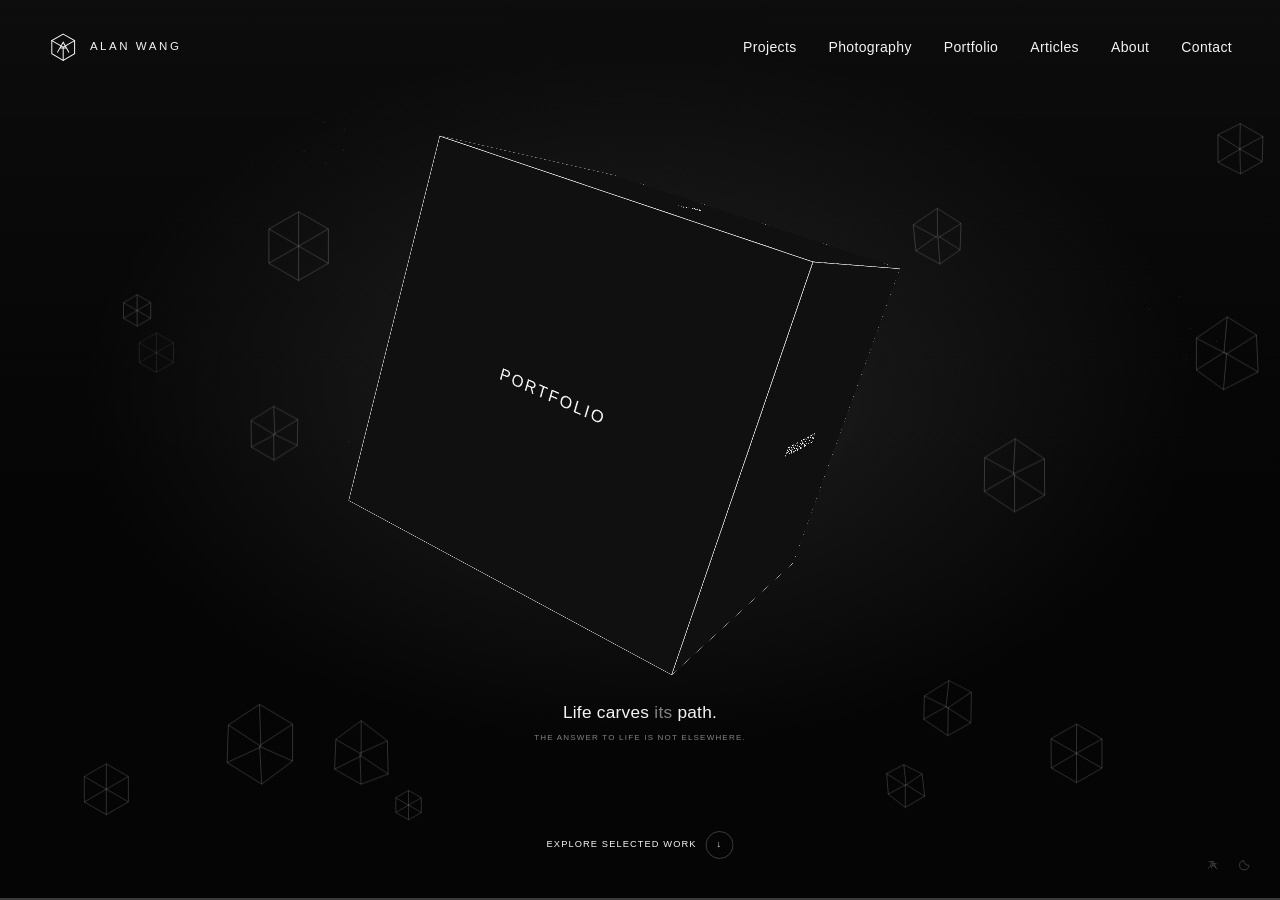
==== index.html @ 1c214046 "release spatial portfolio experience" ====
<!DOCTYPE html>
<html lang="en" class="scroll-smooth">
  <head>
    <meta charset="UTF-8" />
    <meta name="viewport" content="width=device-width, initial-scale=1.0" />
    <title data-title-key="page.home.title">Alan Wang's Space</title>
    <script>
      (() => {
        try {
          const theme = localStorage.getItem("site-theme") || "dark";
          const lang = localStorage.getItem("site-language") || "en";
          document.documentElement.dataset.theme = theme === "light" ? "light" : "dark";
          document.documentElement.lang = lang === "zh" ? "zh-CN" : "en";
        } catch {
          document.documentElement.dataset.theme = "dark";
          document.documentElement.lang = "en";
        }
      })();
    </script>
    <script src="./assets/vendor/tailwindcss.js"></script>
    <link rel="stylesheet" href="./site.css?v=20260813-1" />
    <link rel="stylesheet" href="./home-space.css?v=20260813-1" />
    <script src="./site-cursor.js?v=20260812-1" defer></script>
    <script>
      tailwind.config = {
        theme: {
          extend: {
            fontFamily: {
              sans: ["Arial", "sans-serif"],
              serif: ["Georgia", "serif"],
            },
            colors: {
              "zinc-950": "#09090b",
            },
            animation: {
              "fade-in-up": "fadeInUp 0.8s ease-out forwards",
            },
            keyframes: {
              fadeInUp: {
                "0%": { opacity: "0", transform: "translateY(20px)" },
                "100%": { opacity: "1", transform: "translateY(0)" },
              },
            },
          },
        },
      };
    </script>
    <style>
      .no-scrollbar::-webkit-scrollbar {
        display: none;
      }
      .no-scrollbar {
        -ms-overflow-style: none;
        scrollbar-width: none;
      }
      .glass-panel {
        background: rgba(0, 0, 0, 0.8);
        backdrop-filter: blur(12px);
        -webkit-backdrop-filter: blur(12px);
      }
    </style>
    <script type="importmap">
{
  "imports": {
    "@google/genai": "https://esm.sh/@google/genai@^1.34.0",
    "react": "https://esm.sh/react@^19.2.3",
    "react/": "https://esm.sh/react@^19.2.3/"
  }
}
</script>
  </head>
  <body class="antialiased home-page">
    <header class="site-header fixed top-0 left-0 w-full z-50 px-6 py-6 md:px-12 md:py-8 flex justify-between items-center mix-blend-difference text-white">
      <a href="./index.html" class="site-brand" aria-label="Alan Wang — Home">
        <svg class="site-brand__mark" viewBox="0 0 44 44" aria-hidden="true">
          <path d="M22 3 38.5 12.5v19L22 41 5.5 31.5v-19L22 3Z" />
          <path d="m5.5 12.5 16.5 9.5 16.5-9.5M22 22v19" />
          <path d="m13.8 29.2 8.2-14.3 8.2 14.3M17.4 23h9.2" />
        </svg>
        <span class="site-brand__wordmark">ALAN WANG</span>
      </a>
      <nav class="hidden md:flex space-x-8 text-sm font-light tracking-wide">
        <a href="./projects.html" class="hover:underline underline-offset-4 decoration-1 decoration-white/50 transition-all" data-i18n="nav.projects">Projects</a>
        <a href="./portfolio.html?view=photography" class="hover:underline underline-offset-4 decoration-1 decoration-white/50 transition-all" data-i18n="home.cube.photography">Photography</a>
        <a href="./portfolio.html?view=portfolio" class="hover:underline underline-offset-4 decoration-1 decoration-white/50 transition-all" data-i18n="nav.portfolio">Portfolio</a>
        <a href="./articles.html" class="hover:underline underline-offset-4 decoration-1 decoration-white/50 transition-all" data-i18n="nav.articles">Articles</a>
        <a href="#about" class="hover:underline underline-offset-4 decoration-1 decoration-white/50 transition-all" data-i18n="nav.about">About</a>
        <a href="#contact" class="hover:underline underline-offset-4 decoration-1 decoration-white/50 transition-all" data-i18n="nav.contact">Contact</a>
      </nav>
    </header>

    <main>
      <section class="spatial-hero" data-home-hero>
        <div class="spatial-hero__stage">
          <div class="spatial-hero__veil" aria-hidden="true"></div>
          <canvas class="spatial-cube-field" data-cube-field aria-hidden="true"></canvas>

          <div class="spatial-hero__copy">
            <h1 id="hero-title" class="spatial-hero__title" data-i18n-html="home.hero.title">
              Life carves <br />
              <span class="text-zinc-500">its</span> path.
            </h1>
            <div class="spatial-hero__foot">
              <p class="spatial-hero__subtitle" data-i18n="home.hero.subtitle">
                the answer to life is not elsewhere.
              </p>
            </div>
          </div>

          <a class="spatial-hero__explore" href="#work" data-cursor="ENTER">
            <span data-i18n="home.hero.explore">Explore selected work</span>
            <span class="spatial-hero__explore-mark" aria-hidden="true">↓</span>
          </a>

          <nav class="cube-viewport" aria-label="Explore sections">
            <div class="cube-idle-spin">
              <div class="cube-tilt">
                <div class="spatial-cube">
                <a class="space-face space-face--front" href="./projects.html" data-cursor="PROJECTS">
                  <span class="space-face__label" data-i18n="nav.projects">Projects</span>
                </a>
                <a class="space-face space-face--back" href="./portfolio.html?view=photography" data-cursor="PHOTOGRAPHY">
                  <span class="space-face__label" data-i18n="home.cube.photography">Photography</span>
                </a>
                <a class="space-face space-face--left" href="./portfolio.html?view=portfolio" data-cursor="PORTFOLIO">
                  <span class="space-face__label" data-i18n="nav.portfolio">Portfolio</span>
                </a>
                <a class="space-face space-face--right" href="./articles.html" data-cursor="ARTICLES">
                  <span class="space-face__label" data-i18n="nav.articles">Articles</span>
                </a>
                <a class="space-face space-face--top" href="#about" data-cursor="ABOUT">
                  <span class="space-face__label" data-i18n="nav.about">About</span>
                </a>
                <a class="space-face space-face--bottom" href="#contact" data-cursor="CONTACT">
                  <span class="space-face__label" data-i18n="nav.contact">Contact</span>
                </a>
                </div>
              </div>
            </div>
          </nav>

          <div class="spatial-story" aria-label="Selected content">
            <article id="work" class="spatial-story__panel" data-story-panel="projects">
              <div class="spatial-story__heading">
                <h2 data-i18n="nav.projects">Projects</h2>
                <a href="./projects.html" data-cursor="VIEW ALL" data-i18n="home.featured.viewAll">View all</a>
              </div>
              <p class="spatial-story__intro" data-i18n="home.story.projects">Selected work, systems and experiments shaped through spatial thinking.</p>
              <div id="featured-projects" class="spatial-story__list"></div>
            </article>
            <article class="spatial-story__panel" data-story-panel="photography">
              <div class="spatial-story__heading">
                <h2 data-i18n="home.cube.photography">Photography</h2>
                <a href="./portfolio.html?view=photography" data-cursor="VIEW ALL" data-i18n="home.featured.viewAll">View all</a>
              </div>
              <p class="spatial-story__intro" data-i18n="home.story.photography">Fragments of place, light and time collected through observation.</p>
              <div id="portfolio-preview" class="spatial-story__list"></div>
            </article>
            <article class="spatial-story__panel" data-story-panel="articles">
              <div class="spatial-story__heading">
                <h2 data-i18n="nav.articles">Articles</h2>
                <a href="./articles.html" data-cursor="VIEW ALL" data-i18n="home.featured.viewAll">View all</a>
              </div>
              <p class="spatial-story__intro" data-i18n="home.story.articles">Notes on making, seeing and the ideas that connect them.</p>
              <div id="articles-preview" class="spatial-story__list"></div>
            </article>
            <article id="about" class="spatial-story__panel" data-story-panel="about">
              <div class="spatial-story__heading"><h2 data-i18n="nav.about">About</h2></div>
              <p id="about-body" class="spatial-story__statement" data-i18n="home.about.body">I craft digital experiences that blend aesthetic purity with functional depth.</p>
              <a class="spatial-story__text-link" href="./portfolio.html" data-cursor="EXPLORE" data-i18n="nav.portfolio">Portfolio</a>
            </article>
            <article id="contact" class="spatial-story__panel" data-story-panel="contact">
              <div class="spatial-story__heading"><h2 data-i18n="nav.contact">Contact</h2></div>
              <p class="spatial-story__statement" data-i18n-html="home.contact.title">Let's create <br /> something timeless.</p>
              <a id="contact-email-link" class="spatial-story__text-link" href="mailto:hello@example.com" data-cursor="WRITE" data-i18n="home.contact.cta">Start a project</a>
              <div id="contact-social-links" class="spatial-story__socials"></div>
              <span id="local-time" class="spatial-story__time">Local Time: --:--</span>
            </article>
          </div>

          <div class="spatial-story__index" aria-hidden="true">
            <span data-story-index="projects" data-i18n="nav.projects">Projects</span>
            <span data-story-index="photography" data-i18n="home.cube.photography">Photography</span>
            <span data-story-index="articles" data-i18n="nav.articles">Articles</span>
            <span data-story-index="about" data-i18n="nav.about">About</span>
            <span data-story-index="contact" data-i18n="nav.contact">Contact</span>
          </div>

          <div class="spatial-hero__progress" aria-hidden="true">
            <span class="spatial-hero__progress-fill"></span>
          </div>
        </div>
      </section>

      <section class="home-legacy-contact" aria-hidden="true">
        <div class="max-w-screen-xl mx-auto">
          <h1 class="text-5xl md:text-8xl font-semibold tracking-tighter leading-none mb-12" data-i18n-html="home.contact.title">
            Let's create <br /> something timeless.
          </h1>
          <div class="grid grid-cols-1 md:grid-cols-2 gap-12 mt-24">
            <div>
              <a href="mailto:hello@example.com" class="inline-block text-xl border-b border-white pb-1 hover:text-zinc-400 hover:border-zinc-400 transition-colors" data-i18n="home.contact.cta">
                Start a project
              </a>
            </div>
            <div class="flex flex-col space-y-4 md:items-end">
              <a href="#" class="text-zinc-500 hover:text-white transition-colors text-sm uppercase tracking-widest">Twitter <span class="text-zinc-800 mx-2">—</span> @alexchen</a>
              <a href="#" class="text-zinc-500 hover:text-white transition-colors text-sm uppercase tracking-widest">LinkedIn <span class="text-zinc-800 mx-2">—</span> /in/alexchen</a>
              <a href="#" class="text-zinc-500 hover:text-white transition-colors text-sm uppercase tracking-widest">GitHub <span class="text-zinc-800 mx-2">—</span> @achen-dev</a>
            </div>
          </div>
          <div class="mt-32 pt-8 border-t border-zinc-900 flex justify-between items-end text-xs text-zinc-700 uppercase tracking-widest">
            <span>© 2024</span>
            <span>Local Time: --:--</span>
          </div>
        </div>
      </section>
    </main>

    <script id="projects-data-fallback" type="application/json">
[
  {
    "id": "lumina",
    "title": "Lumina",
    "titleZh": "Lumina",
    "year": 2024,
    "category": "Design System",
    "categoryZh": "设计系统",
    "tags": ["Design System", "UI"],
    "summary": "A comprehensive monochromatic design system for financial technology dashboards.",
    "summaryZh": "一个面向金融科技仪表盘的黑白极简设计系统方案。",
    "featured": true
  },
  {
    "id": "echoes",
    "title": "Echoes",
    "titleZh": "Echoes",
    "year": 2023,
    "category": "Generative Audio",
    "categoryZh": "生成式音频",
    "tags": ["Web", "AI"],
    "summary": "Web-based interface for real-time AI spatial audio generation.",
    "summaryZh": "一个用于实时 AI 空间音频生成的 Web 交互界面。",
    "featured": true
  },
  {
    "id": "vessel",
    "title": "Vessel",
    "titleZh": "Vessel",
    "year": 2023,
    "category": "Architecture",
    "categoryZh": "建筑展示",
    "tags": ["Brand", "Web"],
    "summary": "Digital presence for a brutalist architecture firm based in Tokyo.",
    "summaryZh": "为一家东京粗野主义建筑事务所打造的数字展示网站。",
    "featured": true
  },
  {
    "id": "ai-customer-service-platform",
    "title": "AI Customer Service Platform",
    "titleZh": "AI 客服运营平台",
    "year": 2026,
    "category": "AI Operations",
    "categoryZh": "AI 运营平台",
    "tags": ["AI", "Dashboard", "Customer Service"],
    "summary": "An operations platform for AI customer-service agents, combining agent management, knowledge assets, analytics, and workflow governance in one workspace.",
    "summaryZh": "一个面向 AI 客服智能体的运营平台，将智能体管理、知识资产、分析能力与流程治理整合到同一个工作台中。",
    "featured": true
  }
]
    </script>

    <script src="./data/local-content.js"></script>
    <script type="module">
      import {
        applyTranslations,
        escapeHtml,
        getCurrentLanguage,
        getLocalizedValue,
        loadJson,
        renderTags,
        setupGlobalControls,
        syncPreviewLinks,
        t,
        withPreviewParams,
      } from "./site.js?v=20260812-1";

      const homeTranslations = {
        "home.story.projects": { en: "Selected work, systems and experiments shaped through spatial thinking.", zh: "以空间思维展开的精选项目、系统与实验。" },
        "home.story.photography": { en: "Fragments of place, light and time collected through observation.", zh: "在观察中收集地点、光线与时间的片段。" },
        "home.story.articles": { en: "Notes on making, seeing and the ideas that connect them.", zh: "关于创造、观看，以及连接两者的思考。" },
        "page.home.title": { en: "Alan Wang's Space", zh: "Alan Wang 的个人主页" },
        "home.hero.title": { en: "Life carves <br /><span class='text-zinc-500'>its</span> path.", zh: "人生自会 <br /><span class='text-zinc-500'>刻出</span>它的路径。" },
        "home.hero.subtitle": { en: "the answer to life is not elsewhere.", zh: "人生的答案，并不在别处。" },
        "home.hero.explore": { en: "Explore selected work", zh: "探索精选作品" },
        "home.cube.photography": { en: "Photography", zh: "摄影" },
        "home.cube.selected": { en: "Selected work", zh: "精选作品" },
        "home.cube.enter": { en: "Enter projects", zh: "进入项目" },
        "home.featured.title": { en: "Featured Projects", zh: "精选项目" },
        "home.featured.subtitle": { en: "Selected projects from <span class='font-mono'>data/projects.json</span>.", zh: "这里展示的是来自 <span class='font-mono'>data/projects.json</span> 的精选项目。" },
        "home.featured.viewAll": { en: "View all", zh: "查看全部" },
        "home.about.title": { en: "Philosophy", zh: "理念" },
        "home.about.body": {
          en: "I craft digital experiences that blend aesthetic purity with functional depth. With over 8 years of experience in silicon valley, I focus on removing the non-essential to reveal the essence of the product. Currently exploring the intersection of Generative AI and minimal UI patterns.",
          zh: "我关注兼具审美克制与功能深度的数字体验。过去的工作让我越来越相信，设计并不是不断叠加，而是去除不必要的部分，让产品真正的结构与价值显现出来。现在我持续探索生成式 AI 与极简交互之间的结合方式。"
        },
        "home.about.services": { en: "Services", zh: "能力方向" },
        "home.about.service1": { en: "Art Direction", zh: "视觉方向" },
        "home.about.service2": { en: "UI/UX Design", zh: "界面与体验设计" },
        "home.about.service3": { en: "React Engineering", zh: "React 前端实现" },
        "home.about.service4": { en: "Design Systems", zh: "设计系统" },
        "home.about.clients": { en: "Clients", zh: "合作对象" },
        "home.contact.title": { en: "Let's create <br /> something timeless.", zh: "一起做一些 <br /> 经得住时间的作品。" },
        "home.contact.cta": { en: "Start a project", zh: "发起合作" },
        "home.chat.toggle": { en: "Toggle AI chat", zh: "切换 AI 对话窗口" },
        "home.chat.title": { en: "AI Twin", zh: "AI 分身" },
        "home.chat.empty": { en: "Ask me anything", zh: "欢迎随时提问" },
        "home.chat.placeholder": { en: "Type a message...", zh: "输入你的问题..." },
        "home.chat.send": { en: "Send message", zh: "发送消息" },
        "home.chat.offline": { en: "I am currently silent (Offline).", zh: "我现在暂时离线。" },
        "home.chat.error": { en: "Connection disrupted.", zh: "连接已中断。" },
        "home.time.label": { en: "Local Time", zh: "本地时间" }
      };

      const featuredEl = document.getElementById("featured-projects");
      const portfolioPreviewEl = document.getElementById("portfolio-preview");
      const articlesPreviewEl = document.getElementById("articles-preview");
      const timeEl = document.getElementById("local-time");
      const aboutBodyEl = document.getElementById("about-body");
      const contactEmailEl = document.getElementById("contact-email-link");
      const contactSocialLinksEl = document.getElementById("contact-social-links");
      let projectsCache = [];
      let portfolioCache = [];
      let postsCache = [];
      let profileCache = null;

      function updateTime() {
        const label = t("home.time.label", homeTranslations);
        timeEl.textContent = `${label}: ${new Date().toLocaleTimeString(getCurrentLanguage() === "zh" ? "zh-CN" : "en-US", {
          hour: "2-digit",
          minute: "2-digit",
        })}`;
      }

      function renderCard(project) {
        const title = getLocalizedValue(project, "title");
        const summary = getLocalizedValue(project, "summary");
        const category = getLocalizedValue(project, "category");
        const tags = renderTags(project.tags || []);
        const year = project.year ? String(project.year) : "";
        const cover = project.coverImage
          ? `<div class="absolute inset-0 bg-cover bg-center opacity-35" style="background-image:url('${project.coverImage.replaceAll("'", "&#39;")}')"></div>`
          : `<div class="absolute inset-0 bg-gradient-to-br from-white/[0.08] via-white/[0.02] to-transparent"></div>`;

        return `
          <a href="${withPreviewParams(`./project.html?id=${encodeURIComponent(project.id)}`)}" class="group relative border border-white/10 hover:border-white/25 transition-colors overflow-hidden">
            <div class="absolute inset-0">${cover}</div>
            <div class="absolute inset-0 bg-gradient-to-t from-black via-black/60 to-transparent"></div>
            <div class="relative p-6 md:p-7 min-h-[220px] flex flex-col">
              <div class="flex items-start justify-between gap-4">
                <div class="text-[10px] uppercase tracking-widest text-zinc-500">${category}</div>
                <div class="text-xs font-mono text-zinc-600">${year}</div>
              </div>
              <h3 class="text-2xl md:text-3xl font-medium tracking-tight mt-6 group-hover:translate-y-[-2px] transition-transform">${title}</h3>
              <p class="text-zinc-400 text-sm font-light leading-relaxed mt-4 max-h-[4.5em] overflow-hidden">${summary}</p>
              <div class="flex flex-wrap gap-2 mt-6">${tags}</div>
              <div class="mt-auto pt-6 text-xs uppercase tracking-widest text-zinc-500 group-hover:text-white transition-colors">${t("common.open", homeTranslations)} →</div>
            </div>
          </a>
        `;
      }

      function renderStoryRow({ href, title, meta = "", summary = "", cursor = "OPEN" }) {
        return `
          <a href="${withPreviewParams(href)}" class="spatial-story__row" data-cursor="${cursor}">
            <span class="spatial-story__row-main">
              <strong>${escapeHtml(title)}</strong>
              ${summary ? `<span>${escapeHtml(summary)}</span>` : ""}
            </span>
            <span class="spatial-story__row-meta">${escapeHtml(meta)}</span>
          </a>
        `;
      }

      function renderFeatured() {
        const featured = projectsCache.filter((project) => project && project.featured);
        const list = (featured.length ? featured : projectsCache).slice(0, 3);
        featuredEl.innerHTML = list.map((project) => renderStoryRow({
          href: `./project.html?id=${encodeURIComponent(project.id)}`,
          title: getLocalizedValue(project, "title"),
          summary: getLocalizedValue(project, "summary"),
          meta: [getLocalizedValue(project, "category"), project.year].filter(Boolean).join(" · "),
          cursor: "VIEW",
        })).join("");
        syncPreviewLinks(featuredEl);
      }

      function renderPortfolioPreview() {
        if (!portfolioPreviewEl) return;
        portfolioPreviewEl.innerHTML = portfolioCache.filter((item) => item.tags?.includes("Photography")).slice(0, 3).map((item) => renderStoryRow({
          href: `./portfolio-item.html?id=${encodeURIComponent(item.id)}`,
          title: getLocalizedValue(item, "title"),
          summary: getLocalizedValue(item, "summary"),
          meta: [item.tags?.[0], item.year].filter(Boolean).join(" · "),
          cursor: "VIEW",
        })).join("");
        syncPreviewLinks(portfolioPreviewEl);
      }

      function renderArticlesPreview() {
        if (!articlesPreviewEl) return;
        const published = postsCache.filter((post) => post.status !== "draft").slice(0, 3);
        articlesPreviewEl.innerHTML = published.map((post) => renderStoryRow({
          href: `./post.html?slug=${encodeURIComponent(post.slug)}`,
          title: getLocalizedValue(post, "title"),
          summary: getLocalizedValue(post, "summary"),
          meta: [post.tags?.[0], post.date].filter(Boolean).join(" · "),
          cursor: "READ",
        })).join("");
        syncPreviewLinks(articlesPreviewEl);
      }

      function renderProfileData() {
        if (!profileCache) return;

        const bio =
          getCurrentLanguage() === "zh" && profileCache.bioZh
            ? profileCache.bioZh
            : profileCache.bio || "";
        if (bio && aboutBodyEl) aboutBodyEl.textContent = bio;

        const email = profileCache.contact?.email || "";
        if (email && contactEmailEl) {
          contactEmailEl.href = `mailto:${email}`;
        }

        const links = Array.isArray(profileCache.contact?.socialLinks)
          ? profileCache.contact.socialLinks
          : [];
        if (links.length && contactSocialLinksEl) {
          contactSocialLinksEl.innerHTML = links
            .map((link) => {
              const label = escapeHtml(
                getCurrentLanguage() === "zh" && link.labelZh ? link.labelZh : link.label || "Link"
              );
              const url = escapeHtml(link.url || "#");
              return `<a href="${url}" target="_blank" rel="noreferrer" class="text-zinc-500 hover:text-white transition-colors text-sm uppercase tracking-widest">${label}</a>`;
            })
            .join("");
        }
      }

      async function initFeatured() {
        try {
          projectsCache = await loadJson("./data/projects.json");
          renderFeatured();
        } catch (error) {
          const fallbackEl = document.getElementById("projects-data-fallback");
          if (fallbackEl?.textContent?.trim()) {
            try {
              projectsCache = JSON.parse(fallbackEl.textContent);
              renderFeatured();
              return;
            } catch (fallbackError) {}
          }
          featuredEl.innerHTML = `<div class="text-zinc-500 text-sm">${t("common.failedProjects", homeTranslations)}</div>`;
        }
      }

      async function initProfile() {
        try {
          profileCache = await loadJson("./data/profile.json");
          renderProfileData();
        } catch {}
      }

      async function initStoryCollections() {
        const [portfolioResult, postsResult] = await Promise.allSettled([
          loadJson("./data/portfolio.json"),
          loadJson("./data/posts.json"),
        ]);
        portfolioCache = portfolioResult.status === "fulfilled" ? portfolioResult.value : [];
        postsCache = postsResult.status === "fulfilled" ? postsResult.value : [];
        renderPortfolioPreview();
        renderArticlesPreview();
      }

      function renderStatic() {
        applyTranslations(homeTranslations);
        updateTime();
        renderProfileData();
      }

      setupGlobalControls();
      renderStatic();
      window.__INDEX_BOOTSTRAPPED = true;
      initFeatured();
      initProfile();
      initStoryCollections();
      setInterval(updateTime, 1000);
      window.addEventListener("site:language-change", () => {
        renderStatic();
        renderFeatured();
        renderPortfolioPreview();
        renderArticlesPreview();
      });
    </script>


    <script>
      setTimeout(() => {
        if (window.__INDEX_BOOTSTRAPPED) return;

        const translations = {
          "brand.name": { en: "ALAN WANG", zh: "ALAN WANG" },
          "page.home.title": { en: "Alan Wang's Space", zh: "Alan Wang 的个人主页" },
          "nav.projects": { en: "Projects", zh: "项目" },
          "nav.portfolio": { en: "Portfolio", zh: "作品集" },
          "nav.articles": { en: "Articles", zh: "文章" },
          "nav.about": { en: "About", zh: "关于" },
          "nav.contact": { en: "Contact", zh: "联系" },
          "controls.language": { en: "Language", zh: "语言" },
          "controls.theme": { en: "Theme", zh: "主题" },
          "controls.english": { en: "EN", zh: "英文" },
          "controls.chinese": { en: "中文", zh: "中文" },
          "controls.dark": { en: "Dark", zh: "暗色" },
          "controls.light": { en: "Light", zh: "亮色" },
          "controls.toggleLanguage": { en: "Toggle language", zh: "切换语言" },
          "controls.toggleTheme": { en: "Toggle theme", zh: "切换主题" },
          "common.open": { en: "Open", zh: "打开" },
          "home.hero.title": { en: "Life carves <br /><span class='text-zinc-500'>its</span> path.", zh: "人生自会 <br /><span class='text-zinc-500'>刻出</span>它的路径。" },
          "home.hero.subtitle": { en: "the answer to life is not elsewhere.", zh: "人生的答案，并不在别处。" },
          "home.hero.explore": { en: "Explore selected work", zh: "探索精选作品" },
          "home.cube.photography": { en: "Photography", zh: "摄影" },
          "home.cube.selected": { en: "Selected work", zh: "精选作品" },
          "home.cube.enter": { en: "Enter projects", zh: "进入项目" },
          "home.featured.title": { en: "Featured Projects", zh: "精选项目" },
          "home.featured.subtitle": { en: "Selected projects from <span class='font-mono'>inline fallback data</span>.", zh: "这里展示的是来自 <span class='font-mono'>页面内置兜底数据</span> 的精选项目。" },
          "home.featured.viewAll": { en: "View all", zh: "查看全部" },
          "home.about.title": { en: "Philosophy", zh: "理念" },
          "home.about.body": {
            en: "I craft digital experiences that blend aesthetic purity with functional depth. With over 8 years of experience in silicon valley, I focus on removing the non-essential to reveal the essence of the product. Currently exploring the intersection of Generative AI and minimal UI patterns.",
            zh: "我关注兼具审美克制与功能深度的数字体验。过去的工作让我越来越相信，设计并不是不断叠加，而是去除不必要的部分，让产品真正的结构与价值显现出来。现在我持续探索生成式 AI 与极简交互之间的结合方式。"
          },
          "home.about.services": { en: "Services", zh: "能力方向" },
          "home.about.service1": { en: "Art Direction", zh: "视觉方向" },
          "home.about.service2": { en: "UI/UX Design", zh: "界面与体验设计" },
          "home.about.service3": { en: "React Engineering", zh: "React 前端实现" },
          "home.about.service4": { en: "Design Systems", zh: "设计系统" },
          "home.about.clients": { en: "Clients", zh: "合作对象" },
          "home.contact.title": { en: "Let's create <br /> something timeless.", zh: "一起做一些 <br /> 经得住时间的作品。" },
          "home.contact.cta": { en: "Start a project", zh: "发起合作" },
          "home.chat.toggle": { en: "Toggle AI chat", zh: "切换 AI 对话窗口" },
          "home.chat.title": { en: "AI Twin", zh: "AI 分身" },
          "home.chat.empty": { en: "Ask me anything", zh: "欢迎随时提问" },
          "home.chat.placeholder": { en: "Type a message...", zh: "输入你的问题..." },
          "home.chat.send": { en: "Send message", zh: "发送消息" },
          "home.time.label": { en: "Local Time", zh: "本地时间" }
        };

        const getLang = () => {
          try {
            return localStorage.getItem("site-language") === "zh" ? "zh" : "en";
          } catch {
            return "en";
          }
        };

        const getTheme = () => {
          try {
            return localStorage.getItem("site-theme") === "light" ? "light" : "dark";
          } catch {
            return "dark";
          }
        };

        const setLang = (lang) => {
          try {
            localStorage.setItem("site-language", lang);
          } catch {}
          applyPrefs();
          renderAll();
        };

        const setTheme = (theme) => {
          try {
            localStorage.setItem("site-theme", theme);
          } catch {}
          applyPrefs();
          renderControls();
        };

        const t = (key) => {
          const value = translations[key];
          if (!value) return key;
          return value[getLang()] || value.en || key;
        };

        const withPreviewParams = (url) => {
          const params = new URLSearchParams(window.location.search);
          const version = params.get("version");
          const preview = params.get("preview");
          const [beforeHash, hash = ""] = String(url).split("#");
          const [path, query = ""] = beforeHash.split("?");
          const nextParams = new URLSearchParams(query);
          if (version) nextParams.set("version", version);
          if (version || preview) nextParams.set("preview", "1");
          const nextQuery = nextParams.toString();
          return `${path}${nextQuery ? `?${nextQuery}` : ""}${hash ? `#${hash}` : ""}`;
        };

        const getLocalized = (item, key) => (getLang() === "zh" && item[`${key}Zh`] ? item[`${key}Zh`] : item[key] || "");

        const applyPrefs = () => {
          document.documentElement.dataset.theme = getTheme();
          document.documentElement.lang = getLang() === "zh" ? "zh-CN" : "en";
        };

        const applyTexts = () => {
          document.title = t("page.home.title");
          document.querySelectorAll("[data-i18n]").forEach((el) => {
            el.textContent = t(el.dataset.i18n);
          });
          document.querySelectorAll("[data-i18n-html]").forEach((el) => {
            el.innerHTML = t(el.dataset.i18nHtml);
          });
          document.querySelectorAll("[data-i18n-placeholder]").forEach((el) => {
            el.setAttribute("placeholder", t(el.dataset.i18nPlaceholder));
          });
          document.querySelectorAll("[data-i18n-aria-label]").forEach((el) => {
            el.setAttribute("aria-label", t(el.dataset.i18nAriaLabel));
          });
        };

        const ensureControls = () => {
          if (document.getElementById("site-controls")) return;
          const root = document.createElement("div");
          root.id = "site-controls";
          root.className = "site-controls";
          root.innerHTML = `
            <button type="button" class="site-control-button" data-local-lang-toggle aria-label="${t("controls.toggleLanguage")}" title="${t("controls.toggleLanguage")}">
              <svg viewBox="0 0 24 24" aria-hidden="true">
                <path d="M4 5h9M8.5 5c0 7-3 11-6 13m8-9h7m-3.5 0c0 4.5 2.2 8 5.5 10m-11-2 4-10 4 10m-6.8-4h5.6"></path>
              </svg>
            </button>
            <button type="button" class="site-control-button" data-local-theme-toggle aria-label="${t("controls.toggleTheme")}" title="${t("controls.toggleTheme")}"></button>
          `;
          document.body.appendChild(root);
          root.querySelector("[data-local-lang-toggle]")?.addEventListener("click", () => setLang(getLang() === "zh" ? "en" : "zh"));
          root.querySelector("[data-local-theme-toggle]")?.addEventListener("click", () => setTheme(getTheme() === "light" ? "dark" : "light"));
        };

        const renderControls = () => {
          const root = document.getElementById("site-controls");
          if (!root) return;
          const langBtn = root.querySelector("[data-local-lang-toggle]");
          const themeBtn = root.querySelector("[data-local-theme-toggle]");
          if (langBtn) {
            langBtn.dataset.state = getLang();
            langBtn.setAttribute("aria-label", t("controls.toggleLanguage"));
            langBtn.setAttribute("title", t("controls.toggleLanguage"));
          }
          if (themeBtn) {
            themeBtn.dataset.state = getTheme();
            themeBtn.setAttribute("aria-label", t("controls.toggleTheme"));
            themeBtn.setAttribute("title", t("controls.toggleTheme"));
            themeBtn.innerHTML = getTheme() === "light"
              ? `<svg viewBox="0 0 24 24" aria-hidden="true"><path d="M12 3.75V2m0 20v-1.75M4.93 4.93 3.69 3.69m16.62 16.62-1.24-1.24M20.25 12H22M2 12h1.75m1.18 7.07-1.24 1.24m16.62-16.62-1.24 1.24M12 17.25a5.25 5.25 0 1 1 0-10.5 5.25 5.25 0 0 1 0 10.5Z"></path></svg>`
              : `<svg viewBox="0 0 24 24" aria-hidden="true"><path d="M21 12.79A9 9 0 1 1 11.21 3c-.02.25-.03.5-.03.75a8.25 8.25 0 0 0 8.25 8.25c.25 0 .5-.01.75-.03Z"></path></svg>`;
          }
        };

        const renderFeatured = () => {
          const el = document.getElementById("featured-projects");
          const fallbackEl = document.getElementById("projects-data-fallback");
          if (!el || !fallbackEl) return;
          const projects = JSON.parse(fallbackEl.textContent || "[]");
          el.innerHTML = projects.filter((project) => project.featured).map((project) => `
            <a href="${withPreviewParams(`./project.html?id=${encodeURIComponent(project.id)}`)}" class="group relative border border-white/10 hover:border-white/25 transition-colors overflow-hidden">
              <div class="absolute inset-0 bg-gradient-to-br from-white/[0.08] via-white/[0.02] to-transparent"></div>
              <div class="absolute inset-0 bg-gradient-to-t from-black via-black/60 to-transparent"></div>
              <div class="relative p-6 md:p-7 min-h-[220px] flex flex-col">
                <div class="flex items-start justify-between gap-4">
                  <div class="text-[10px] uppercase tracking-widest text-zinc-500">${getLocalized(project, "category")}</div>
                  <div class="text-xs font-mono text-zinc-600">${project.year || ""}</div>
                </div>
                <h3 class="text-2xl md:text-3xl font-medium tracking-tight mt-6 group-hover:translate-y-[-2px] transition-transform">${getLocalized(project, "title")}</h3>
                <p class="text-zinc-400 text-sm font-light leading-relaxed mt-4 max-h-[4.5em] overflow-hidden">${getLocalized(project, "summary")}</p>
                <div class="mt-auto pt-6 text-xs uppercase tracking-widest text-zinc-500 group-hover:text-white transition-colors">${t("common.open")} →</div>
              </div>
            </a>
          `).join("");
        };

        const updateTime = () => {
          const timeEl = document.getElementById("local-time");
          if (!timeEl) return;
          const locale = getLang() === "zh" ? "zh-CN" : "en-US";
          timeEl.textContent = `${t("home.time.label")}: ${new Date().toLocaleTimeString(locale, { hour: "2-digit", minute: "2-digit" })}`;
        };

        const renderAll = () => {
          applyTexts();
          ensureControls();
          renderControls();
          document.querySelectorAll('a[href]').forEach((link) => {
            const href = link.getAttribute("href") || "";
            if (/\.html(?:$|[?#])/i.test(href)) {
              link.setAttribute("href", withPreviewParams(href));
            }
          });
          renderFeatured();
          updateTime();
        };

        applyPrefs();
        renderAll();
        setInterval(updateTime, 1000);
      }, 120);
    </script>
    <script src="./assets/vendor/gsap.min.js"></script>
    <script src="./assets/vendor/ScrollTrigger.min.js"></script>
    <script src="./space-field.js?v=20260812-4"></script>
    <script src="./home-motion.js?v=20260813-1"></script>
  </body>
</html>
---- site.css ----
:root {
  --site-bg: #050505;
  --site-surface: #0a0a0a;
  --site-surface-alt: #101010;
  --site-panel: rgba(7, 7, 7, 0.82);
  --site-text: #f4f4f5;
  --site-text-soft: #a1a1aa;
  --site-text-muted: #71717a;
  --site-text-faint: #52525b;
  --site-border: rgba(255, 255, 255, 0.1);
  --site-border-strong: rgba(255, 255, 255, 0.18);
  --site-hover: rgba(255, 255, 255, 0.05);
  --site-selection-bg: #ffffff;
  --site-selection-text: #000000;
  --site-card: rgba(255, 255, 255, 0.02);
}

html[data-theme="light"] {
  --site-bg: #f3efe7;
  --site-surface: #f8f4ec;
  --site-surface-alt: #efe7dc;
  --site-panel: rgba(248, 244, 236, 0.9);
  --site-text: #161616;
  --site-text-soft: #53514c;
  --site-text-muted: #77736b;
  --site-text-faint: #a09b91;
  --site-border: rgba(31, 29, 25, 0.13);
  --site-border-strong: rgba(31, 29, 25, 0.3);
  --site-hover: rgba(66, 59, 48, 0.045);
  --site-selection-bg: #1d1c19;
  --site-selection-text: #f9fafb;
  --site-card: rgba(66, 59, 48, 0.025);
}

html,
body {
  background: var(--site-bg);
  color: var(--site-text);
}

body {
  transition: background-color 0.25s ease, color 0.25s ease;
}

::selection {
  background-color: var(--site-selection-bg);
  color: var(--site-selection-text);
}

.site-header {
  transition: color 0.25s ease;
}

.site-brand {
  display: inline-flex;
  align-items: center;
  gap: 0.72rem;
  color: #fff;
  text-decoration: none;
  transition: opacity 180ms ease;
}

.site-brand:hover,
.site-brand:focus-visible {
  opacity: 0.68;
}

.site-brand:focus-visible {
  outline: 1px solid currentColor;
  outline-offset: 0.42rem;
}

.site-brand__mark {
  width: 1.9rem;
  height: 1.9rem;
  overflow: visible;
  fill: none;
  stroke: currentColor;
  stroke-width: 1.45;
  stroke-linecap: square;
  stroke-linejoin: miter;
  vector-effect: non-scaling-stroke;
}

.site-brand__wordmark {
  font: 500 0.72rem/1 Arial, sans-serif;
  letter-spacing: 0.22em;
  white-space: nowrap;
}

html[data-theme="light"] .site-brand {
  color: #111;
}

html[data-theme="light"] .site-header.mix-blend-difference {
  mix-blend-mode: normal;
  color: var(--site-text);
}

html[data-theme="light"] .bg-black {
  background-color: var(--site-surface) !important;
}

html[data-theme="light"] .bg-zinc-950 {
  background-color: var(--site-surface-alt) !important;
}

html[data-theme="light"] .bg-black\/40,
html[data-theme="light"] .bg-black\/50,
html[data-theme="light"] .bg-black\/80,
html[data-theme="light"] .bg-zinc-900\/50,
html[data-theme="light"] .glass-panel {
  background: var(--site-panel) !important;
}

html[data-theme="light"] .bg-white\/\[0\.02\] {
  background-color: var(--site-card) !important;
}

html[data-theme="light"] .text-white,
html[data-theme="light"] .prose-invert h1,
html[data-theme="light"] .prose-invert h2,
html[data-theme="light"] .prose-invert h3,
html[data-theme="light"] .prose-invert p,
html[data-theme="light"] .prose-invert li,
html[data-theme="light"] .prose-invert a,
html[data-theme="light"] .prose-invert code {
  color: var(--site-text) !important;
}

html[data-theme="light"] .text-zinc-200,
html[data-theme="light"] .text-zinc-300\/90,
html[data-theme="light"] .text-zinc-400 {
  color: var(--site-text-soft) !important;
}

html[data-theme="light"] .text-zinc-500,
html[data-theme="light"] .text-zinc-600,
html[data-theme="light"] .text-zinc-700,
html[data-theme="light"] .text-zinc-800 {
  color: var(--site-text-muted) !important;
}

html[data-theme="light"] .border-white\/10,
html[data-theme="light"] .border-zinc-800,
html[data-theme="light"] .border-zinc-800\/50,
html[data-theme="light"] .border-zinc-900 {
  border-color: var(--site-border) !important;
}

html[data-theme="light"] .hover\:border-white\/25:hover,
html[data-theme="light"] .hover\:border-white\/30:hover,
html[data-theme="light"] .hover\:border-zinc-400:hover {
  border-color: var(--site-border-strong) !important;
}

html[data-theme="light"] .hover\:text-white:hover {
  color: var(--site-text) !important;
}

html[data-theme="light"] .hover\:bg-white\/5:hover {
  background-color: var(--site-hover) !important;
}

html[data-theme="light"] .bg-gradient-to-t.from-black,
html[data-theme="light"] .bg-gradient-to-t.from-black.via-black\/80,
html[data-theme="light"] .bg-gradient-to-t.from-black.via-black\/60 {
  opacity: 0.45;
}

html[data-theme="light"] .bg-dot-pattern {
  opacity: 0.16 !important;
}

html[data-theme="light"] .prose-invert code {
  background: rgba(15, 23, 42, 0.06) !important;
  border-color: rgba(15, 23, 42, 0.12) !important;
}

.portfolio-book,
.photo-film {
  width: min(100%, 76rem);
  margin-inline: auto;
}

.portfolio-book__stage {
  position: relative;
  aspect-ratio: 1684 / 595;
  overflow: hidden;
  background: #111;
  box-shadow: 0 2.2rem 5rem rgba(0, 0, 0, 0.32);
  cursor: ew-resize;
}

.portfolio-book__pages,
.portfolio-book__pages img {
  position: absolute;
  inset: 0;
  width: 100%;
  height: 100%;
}

.portfolio-book__pages img {
  object-fit: contain;
  opacity: 0;
  transform: perspective(1800px) rotateY(3deg) scale(0.985);
  transform-origin: left center;
  transition: opacity 420ms ease, transform 720ms cubic-bezier(0.16, 1, 0.3, 1);
  user-select: none;
}

.portfolio-book__pages img.is-active {
  opacity: 1;
  transform: perspective(1800px) rotateY(0) scale(1);
}

.portfolio-book__spine {
  position: absolute;
  top: 0;
  bottom: 0;
  left: 36.45%;
  width: 1px;
  background: linear-gradient(180deg, transparent, rgba(0, 0, 0, 0.28) 12%, rgba(255, 255, 255, 0.2) 50%, rgba(0, 0, 0, 0.28) 88%, transparent);
  box-shadow: -0.6rem 0 1.5rem rgba(0, 0, 0, 0.12), 0.6rem 0 1.5rem rgba(0, 0, 0, 0.1);
  pointer-events: none;
}

.portfolio-book__turn {
  position: absolute;
  z-index: 3;
  top: 0;
  bottom: 0;
  width: 28%;
  border: 0;
  background: transparent;
}

.portfolio-book__turn--prev { left: 0; cursor: w-resize; }
.portfolio-book__turn--next { right: 0; cursor: e-resize; }

.portfolio-book__footer {
  display: grid;
  grid-template-columns: 1fr auto 1fr;
  gap: 1rem;
  align-items: center;
  margin-top: 1rem;
  color: var(--site-text-muted);
  font: 500 0.58rem/1 Arial, sans-serif;
  letter-spacing: 0.14em;
}

.portfolio-book__footer button {
  border: 0;
  color: inherit;
  background: transparent;
  text-align: left;
}

.portfolio-book__footer button:last-child { text-align: right; }
.portfolio-book__footer button:disabled { opacity: 0.22; }

.photo-film__stage {
  position: relative;
  display: grid;
  place-items: center;
  height: min(72svh, 48rem);
  overflow: hidden;
  background: color-mix(in srgb, var(--site-bg) 92%, var(--site-text));
}

.photo-film__stage > img {
  width: 100%;
  height: 100%;
  object-fit: contain;
  opacity: 1;
  transform: scale(1);
  transition: opacity 300ms ease, transform 900ms cubic-bezier(0.16, 1, 0.3, 1);
}

.photo-film__stage > img.is-changing { opacity: 0; transform: scale(0.985); }

.photo-film__nav {
  position: absolute;
  z-index: 2;
  top: 50%;
  width: 2.6rem;
  height: 2.6rem;
  border: 1px solid color-mix(in srgb, var(--site-text) 24%, transparent);
  border-radius: 50%;
  color: var(--site-text);
  background: color-mix(in srgb, var(--site-bg) 72%, transparent);
  transform: translateY(-50%);
}

.photo-film__nav--prev { left: 1.25rem; }
.photo-film__nav--next { right: 1.25rem; }
.photo-film__count { position: absolute; right: 1.25rem; bottom: 1rem; color: var(--site-text-muted); font: 500 0.58rem/1 monospace; }

.photo-film__strip {
  display: grid;
  grid-auto-flow: column;
  grid-auto-columns: minmax(7rem, 10rem);
  gap: 0.75rem;
  padding-top: 0.9rem;
  overflow-x: auto;
}

.photo-film__thumb {
  position: relative;
  aspect-ratio: 4 / 3;
  overflow: hidden;
  border: 0;
  opacity: 0.38;
  background: transparent;
  transition: opacity 200ms ease, transform 260ms ease;
}

.photo-film__thumb:hover,
.photo-film__thumb.is-active { opacity: 1; transform: translateY(-0.2rem); }
.photo-film__thumb img { width: 100%; height: 100%; object-fit: cover; }
.photo-film__thumb span { position: absolute; right: 0.35rem; bottom: 0.3rem; color: white; font: 500 0.52rem/1 monospace; text-shadow: 0 1px 4px black; }

@media (max-width: 700px) {
  .portfolio-book__stage { aspect-ratio: 16 / 9; }
  .portfolio-book__footer { margin-inline: 0.25rem; }
  .photo-film__stage { height: 58svh; }
  .photo-film__nav { width: 2.2rem; height: 2.2rem; }
}

@media (prefers-reduced-motion: reduce) {
  .portfolio-book__pages img,
  .photo-film__stage > img,
  .photo-film__thumb { transition: none; }
}

.site-controls {
  position: fixed;
  right: 1.15rem;
  bottom: 1.05rem;
  z-index: 60;
  display: flex;
  flex-direction: row;
  gap: 0.1rem;
  padding: 0.15rem;
  border: 1px solid transparent;
  border-radius: 999px;
  opacity: 0.38;
  transition: opacity 0.2s ease, border-color 0.2s ease, background-color 0.2s ease;
}

.site-controls:hover,
.site-controls:focus-within {
  opacity: 1;
  border-color: var(--site-border);
  background: color-mix(in srgb, var(--site-panel) 58%, transparent);
}

.site-control-button {
  width: 1.8rem;
  height: 1.8rem;
  display: inline-flex;
  align-items: center;
  justify-content: center;
  border: 1px solid transparent;
  background: transparent;
  backdrop-filter: none;
  -webkit-backdrop-filter: none;
  border-radius: 999px;
  color: var(--site-text-soft);
  cursor: pointer;
  box-shadow: none;
  transition:
    background-color 0.2s ease,
    border-color 0.2s ease,
    color 0.2s ease,
    transform 0.2s ease;
}

.site-control-button:hover {
  color: var(--site-text);
  border-color: transparent;
  background: var(--site-hover);
  transform: none;
}

.site-control-button[data-state="zh"],
.site-control-button[data-state="light"] {
  background: transparent;
  color: var(--site-text-soft);
  border-color: transparent;
}

.site-control-button svg {
  width: 0.78rem;
  height: 0.78rem;
  fill: none;
  stroke: currentColor;
  stroke-width: 1.7;
  stroke-linecap: round;
  stroke-linejoin: round;
}

.site-control-button:focus-visible {
  outline: 2px solid var(--site-text-soft);
  outline-offset: 2px;
}

@media (max-width: 767px) {
  .site-controls {
    right: 0.8rem;
    bottom: 0.75rem;
    gap: 0;
  }
}

/* Home — a quiet spatial field rather than a conventional hero image. */
.home-page {
  --drawing-ink: #e8ebe6;
  --drawing-muted: rgba(232, 235, 230, 0.48);
  --drawing-faint: rgba(232, 235, 230, 0.13);
  --drawing-accent: #b9d8d4;
  --drawing-signal: #d36f4b;
  overflow-x: clip;
}

html[data-theme="light"] .home-page {
  --drawing-ink: #171a18;
  --drawing-muted: rgba(23, 26, 24, 0.52);
  --drawing-faint: rgba(23, 26, 24, 0.13);
  --drawing-accent: #285d61;
  --drawing-signal: #b54a2d;
}

.spatial-hero {
  position: relative;
  height: 185svh;
  min-height: 70rem;
  background: var(--site-bg);
}

.spatial-hero__stage {
  position: sticky;
  top: 0;
  width: 100%;
  height: 100svh;
  min-height: 42rem;
  overflow: hidden;
  isolation: isolate;
  border-bottom: 1px solid var(--drawing-faint);
}

.spatial-hero__veil {
  position: absolute;
  inset: 0;
  pointer-events: none;
}

.spatial-hero__veil {
  z-index: -3;
  background:
    radial-gradient(circle at 78% 42%, color-mix(in srgb, var(--drawing-accent) 10%, transparent), transparent 27%),
    radial-gradient(circle at 54% 76%, color-mix(in srgb, var(--drawing-signal) 5%, transparent), transparent 24%),
    linear-gradient(112deg, color-mix(in srgb, var(--site-bg) 92%, var(--drawing-accent)) 0%, var(--site-bg) 58%, color-mix(in srgb, var(--site-bg) 96%, var(--drawing-signal)) 100%);
}

.spatial-hero__copy {
  position: absolute;
  z-index: 4;
  left: 3rem;
  bottom: 5rem;
  width: min(48rem, 57vw);
}

.spatial-hero__title {
  max-width: 9ch;
  margin: 0;
  color: var(--drawing-ink);
  font: 500 clamp(4.2rem, 9.2vw, 9.2rem) / 0.78 Arial, sans-serif;
  letter-spacing: -0.078em;
  text-wrap: balance;
  text-shadow: 0 1px 28px color-mix(in srgb, var(--site-bg) 62%, transparent);
  will-change: transform, opacity;
}

.spatial-hero__title span {
  color: transparent !important;
  -webkit-text-stroke: 1px var(--drawing-muted);
}

.spatial-hero__foot {
  display: flex;
  align-items: end;
  justify-content: space-between;
  gap: 2rem;
  margin-top: 2.25rem;
  padding-top: 1.15rem;
  border-top: 1px solid var(--drawing-faint);
}

.spatial-hero__subtitle {
  max-width: 25rem;
  margin: 0;
  color: var(--drawing-muted);
  font: 400 0.68rem/1.6 Arial, sans-serif;
  letter-spacing: 0.16em;
  text-transform: uppercase;
}

.spatial-hero__explore {
  display: inline-flex;
  align-items: center;
  gap: 0.7rem;
  flex: 0 0 auto;
  color: var(--drawing-ink);
  font: 500 0.64rem/1 Arial, sans-serif;
  letter-spacing: 0.14em;
  text-decoration: none;
  text-transform: uppercase;
}

.spatial-hero__explore-mark {
  display: grid;
  place-items: center;
  width: 2rem;
  height: 2rem;
  border: 1px solid var(--drawing-muted);
  border-radius: 50%;
  transition: background-color 180ms ease, color 180ms ease, transform 180ms ease;
}

.spatial-hero__explore:hover .spatial-hero__explore-mark {
  color: var(--site-bg);
  background: var(--drawing-ink);
  transform: translateY(0.2rem);
}

.model-viewport {
  --model-size: clamp(17rem, 31vw, 31rem);
  position: absolute;
  z-index: 2;
  top: 50%;
  right: clamp(5rem, 11vw, 12rem);
  width: var(--model-size);
  height: var(--model-size);
  transform: translateY(-52%);
  perspective: 1200px;
  perspective-origin: 50% 42%;
}

.space-orbit {
  position: absolute;
  z-index: -1;
  left: 50%;
  top: 50%;
  display: block;
  border: 1px solid var(--drawing-faint);
  border-radius: 50%;
  transform: translate(-50%, -50%);
  transform-origin: center;
  will-change: transform, opacity;
}

.space-orbit::after {
  content: "";
  position: absolute;
  top: 50%;
  right: -0.22rem;
  width: 0.42rem;
  height: 0.42rem;
  border-radius: 50%;
  background: var(--drawing-accent);
  box-shadow: 0 0 1.25rem color-mix(in srgb, var(--drawing-accent) 60%, transparent);
}

.space-orbit--01 {
  width: 138%;
  height: 42%;
  transform: translate(-50%, -50%) rotate(18deg);
}

.space-orbit--02 {
  width: 118%;
  height: 68%;
  transform: translate(-50%, -50%) rotate(-46deg);
}

.space-orbit--03 {
  width: 92%;
  height: 126%;
  transform: translate(-50%, -50%) rotate(64deg);
  opacity: 0.55;
}

.model-orbit,
.spatial-model,
.space-shell {
  width: 100%;
  height: 100%;
  transform-style: preserve-3d;
}

.model-orbit,
.spatial-model {
  will-change: transform;
}

.spatial-model {
  transform: rotateX(-18deg) rotateY(-32deg) rotateZ(-2deg);
}

.space-shell {
  position: relative;
}

.space-face,
.space-slab,
.space-core {
  position: absolute;
  inset: 0;
  display: block;
  border: 1px solid color-mix(in srgb, var(--drawing-accent) 72%, transparent);
  background:
    linear-gradient(90deg, transparent 49.7%, var(--drawing-faint) 50%, transparent 50.3%),
    linear-gradient(transparent 49.7%, var(--drawing-faint) 50%, transparent 50.3%),
    color-mix(in srgb, var(--site-bg) 91%, transparent);
  backface-visibility: visible;
  transform-style: preserve-3d;
  will-change: transform, opacity;
}

.space-face::before,
.space-face::after {
  content: "";
  position: absolute;
  background: var(--drawing-accent);
  opacity: 0.65;
}

.space-face::before {
  left: -4px;
  top: -4px;
  width: 7px;
  height: 1px;
}

.space-face::after {
  left: -1px;
  top: -4px;
  width: 1px;
  height: 7px;
}

.space-face--front {
  transform: translateZ(calc(var(--model-size) * 0.5));
}

.space-face--back {
  transform: rotateY(180deg) translateZ(calc(var(--model-size) * 0.5));
  opacity: 0.24;
}

.space-face--left {
  transform: rotateY(-90deg) translateZ(calc(var(--model-size) * 0.5));
  opacity: 0.58;
}

.space-face--right {
  transform: rotateY(90deg) translateZ(calc(var(--model-size) * 0.5));
  opacity: 0.44;
}

.space-face--top {
  transform: rotateX(90deg) translateZ(calc(var(--model-size) * 0.5));
  opacity: 0.34;
}

.space-face--bottom {
  transform: rotateX(-90deg) translateZ(calc(var(--model-size) * 0.5));
  background-color: color-mix(in srgb, var(--drawing-signal) 8%, transparent);
}

.space-slab {
  inset: 7%;
  background: color-mix(in srgb, var(--drawing-accent) 8%, transparent);
}

.space-slab--01 {
  transform: rotateX(90deg) translateZ(calc(var(--model-size) * -0.24));
}

.space-slab--02 {
  transform: rotateX(90deg) translateZ(0);
}

.space-slab--03 {
  transform: rotateX(90deg) translateZ(calc(var(--model-size) * 0.24));
}

.space-core {
  inset: 12% 39%;
  background: color-mix(in srgb, var(--drawing-signal) 12%, transparent);
  border-color: color-mix(in srgb, var(--drawing-signal) 72%, transparent);
  transform: translateZ(calc(var(--model-size) * -0.05));
}

.spatial-hero__progress {
  position: absolute;
  z-index: 5;
  right: 3rem;
  top: 8.5rem;
  bottom: 4rem;
  width: 1px;
  background: var(--drawing-faint);
}

.spatial-hero__progress-fill {
  position: absolute;
  inset: 0;
  display: block;
  background: var(--drawing-signal);
  transform: scaleY(0);
  transform-origin: top;
  will-change: transform;
}

.home-page #work,
.home-page #about,
.home-page #contact {
  position: relative;
}

.home-page #work::before,
.home-page #about::before,
.home-page #contact::before {
  content: "";
  position: absolute;
  top: 0;
  left: 3rem;
  right: 3rem;
  height: 1px;
  background: linear-gradient(90deg, var(--drawing-accent), var(--drawing-faint) 20%, transparent 75%);
}

.home-page #featured-projects > a {
  transform-origin: 50% 100%;
  will-change: transform, opacity;
}

/* Cursor: the same spatial vertex system across the whole site. */
.spatial-cursor {
  position: fixed;
  z-index: 9999;
  left: 0;
  top: 0;
  width: 2.25rem;
  height: 2.25rem;
  pointer-events: none;
  color: #fff;
  mix-blend-mode: difference;
  opacity: 0;
  transform: translate3d(-50%, -50%, 0);
  transition: opacity 140ms ease;
  will-change: transform;
}

.spatial-cursor__corners {
  position: absolute;
  inset: 0;
  display: block;
  background:
    linear-gradient(currentColor 0 0) left top / 0.48rem 1px no-repeat,
    linear-gradient(currentColor 0 0) left top / 1px 0.48rem no-repeat,
    linear-gradient(currentColor 0 0) right top / 0.48rem 1px no-repeat,
    linear-gradient(currentColor 0 0) right top / 1px 0.48rem no-repeat,
    linear-gradient(currentColor 0 0) left bottom / 0.48rem 1px no-repeat,
    linear-gradient(currentColor 0 0) left bottom / 1px 0.48rem no-repeat,
    linear-gradient(currentColor 0 0) right bottom / 0.48rem 1px no-repeat,
    linear-gradient(currentColor 0 0) right bottom / 1px 0.48rem no-repeat;
  transition: transform 180ms ease;
}

.spatial-cursor__dot {
  position: absolute;
  left: 50%;
  top: 50%;
  width: 0.22rem;
  height: 0.22rem;
  border-radius: 50%;
  background: currentColor;
  transform: translate(-50%, -50%);
}

.spatial-cursor__label {
  position: absolute;
  left: calc(100% + 0.65rem);
  top: 50%;
  font: 600 0.5rem/1 ui-monospace, SFMono-Regular, Menlo, monospace;
  letter-spacing: 0.16em;
  opacity: 0;
  transform: translateY(-50%);
  transition: opacity 160ms ease;
  white-space: nowrap;
}

.spatial-cursor.is-interactive .spatial-cursor__corners {
  transform: scale(1.35) rotate(45deg);
}

.spatial-cursor.is-face .spatial-cursor__corners {
  transform: scale(1.65);
}

.spatial-cursor.is-interactive .spatial-cursor__label {
  opacity: 1;
}

.custom-cursor-active,
.custom-cursor-active a,
.custom-cursor-active button,
.custom-cursor-active [role="button"],
.custom-cursor-active [data-cursor] {
  cursor: none !important;
}

@media (max-width: 900px) {
  .spatial-hero {
    height: 155svh;
    min-height: 58rem;
  }

  .spatial-hero__copy {
    left: 1.5rem;
    right: 1.5rem;
  }

  .spatial-hero__copy {
    bottom: 4.2rem;
    width: auto;
  }

  .spatial-hero__title {
    font-size: clamp(3.65rem, 16vw, 6.7rem);
  }

  .model-viewport {
    --model-size: min(62vw, 20rem);
    top: 36%;
    right: 8vw;
    opacity: 0.92;
  }

  .spatial-hero__progress {
    right: 1.5rem;
    top: 8rem;
    bottom: 3.5rem;
  }

  .home-page #work::before,
  .home-page #about::before,
  .home-page #contact::before {
    left: 1.5rem;
    right: 1.5rem;
  }
}

@media (max-width: 560px) {
  .spatial-hero__stage {
    min-height: 38rem;
  }

  .spatial-hero__title {
    max-width: 8ch;
    font-size: clamp(3.3rem, 16.8vw, 5rem);
    line-height: 0.82;
  }

  .spatial-hero__foot {
    align-items: flex-start;
    flex-direction: column;
    gap: 1rem;
    margin-top: 1.35rem;
    padding-top: 0.9rem;
  }

  .spatial-hero__explore {
    align-self: flex-end;
  }

  .model-viewport {
    --model-size: min(59vw, 16rem);
    top: 31%;
    right: 14vw;
  }

}

@media (prefers-reduced-motion: reduce) {
  .spatial-hero {
    height: 100svh;
    min-height: 40rem;
  }

  .spatial-model,
  .model-orbit,
  .space-face,
  .space-slab,
  .space-core,
  .spatial-hero__title {
    will-change: auto;
  }
}
---- home-space.css ----
.home-page {
  --space-ink: #f5f5f3;
  --space-muted: rgba(245, 245, 243, 0.52);
  --space-line: rgba(255, 255, 255, 0.22);
  --space-line-strong: rgba(255, 255, 255, 0.9);
  --cube-edge: rgba(255, 255, 255, 0.96);
  --space-accent: #ffffff;
  --space-warm: #d36f4b;
  --space-face: #101010;
  --space-glow: rgba(255, 255, 255, 0.145);
  overflow-x: clip;
}

html[data-theme="light"] .home-page {
  --space-ink: #161917;
  --space-muted: rgba(22, 25, 23, 0.54);
  --space-line: rgba(22, 25, 23, 0.24);
  --space-line-strong: rgba(22, 22, 20, 0.76);
  --cube-edge: rgba(22, 22, 20, 0.86);
  --space-accent: #1d1d1b;
  --space-warm: #b54a2d;
  --space-face: #e9e5dc;
  --space-glow: rgba(255, 255, 255, 0.72);
}

.spatial-hero {
  position: relative;
  height: 300svh;
  min-height: 110rem;
  background: var(--site-bg);
}

.spatial-hero__stage {
  position: sticky;
  top: 0;
  width: 100%;
  height: 100svh;
  min-height: 42rem;
  overflow: hidden;
  isolation: isolate;
  border-bottom: 1px solid var(--space-line);
}

.spatial-hero__veil {
  position: absolute;
  z-index: -2;
  inset: 0;
  pointer-events: none;
  background:
    radial-gradient(ellipse 44% 39% at 50% 44%, var(--space-glow) 0%, color-mix(in srgb, var(--space-glow) 42%, transparent) 42%, transparent 100%),
    linear-gradient(180deg, color-mix(in srgb, var(--site-bg) 97%, white), var(--site-bg) 54%, color-mix(in srgb, var(--site-bg) 98%, black));
}

.spatial-cube-field {
  position: absolute;
  z-index: -1;
  inset: 0;
  width: 100%;
  height: 100%;
  pointer-events: none;
}

.spatial-hero__copy {
  position: absolute;
  z-index: 5;
  left: 50%;
  top: 76%;
  width: min(34rem, calc(100vw - 3rem));
  text-align: center;
  transform: translateX(-50%);
  transform-origin: center;
  will-change: transform, opacity;
}

.spatial-hero__title {
  max-width: none;
  margin: 0;
  color: var(--space-ink);
  font: 500 clamp(1rem, 1.35vw, 1.4rem) / 1.15 Arial, sans-serif;
  letter-spacing: 0.015em;
  text-wrap: balance;
  text-shadow: none;
  will-change: transform, opacity;
}

.spatial-hero__title br {
  display: none;
}

.spatial-hero__title span {
  color: var(--space-muted) !important;
  -webkit-text-stroke: 0;
}

.spatial-hero__foot {
  display: flex;
  align-items: center;
  justify-content: center;
  margin-top: 0.55rem;
  padding-top: 0;
  border-top: 0;
}

.spatial-hero__subtitle {
  max-width: 28rem;
  margin: 0;
  color: var(--space-muted);
  font: 400 clamp(0.5rem, 0.58vw, 0.62rem)/1.5 Arial, sans-serif;
  letter-spacing: 0.15em;
  text-transform: uppercase;
}

.spatial-hero__explore {
  position: absolute;
  z-index: 7;
  left: 50%;
  bottom: clamp(1.75rem, 4.5vh, 3.5rem);
  display: inline-flex;
  align-items: center;
  gap: 0.55rem;
  color: var(--space-ink);
  font: 500 0.58rem/1 Arial, sans-serif;
  letter-spacing: 0.12em;
  text-decoration: none;
  text-transform: uppercase;
  transform: translateX(-50%);
  will-change: transform, opacity;
}

.spatial-hero__explore-mark {
  display: grid;
  place-items: center;
  width: 1.75rem;
  height: 1.75rem;
  border: 1px solid var(--space-line);
  border-radius: 50%;
  transition: background-color 180ms ease, color 180ms ease, transform 180ms ease;
}

.spatial-hero__explore:hover .spatial-hero__explore-mark,
.spatial-hero__explore:focus-visible .spatial-hero__explore-mark {
  color: var(--site-bg);
  background: var(--space-ink);
  transform: translateY(0.18rem);
}

.cube-viewport {
  --cube-size: clamp(36rem, 72vmin, 42rem);
  position: absolute;
  z-index: 3;
  left: 50%;
  top: 42%;
  width: var(--cube-size);
  height: var(--cube-size);
  margin: 0;
  transform: translate(-50%, -50%) scale(0.54);
  transform-origin: center;
  perspective: 1800px;
  perspective-origin: 50% 46%;
  will-change: transform, opacity;
}

.cube-idle-spin,
.cube-tilt,
.spatial-cube {
  width: 100%;
  height: 100%;
  transform-style: preserve-3d;
  will-change: transform;
}

.cube-idle-spin {
  transform-style: preserve-3d;
}

.spatial-cube {
  position: relative;
  transform: rotateX(-18deg) rotateY(35deg) rotateZ(-2deg);
}

.spatial-cube .space-face {
  position: absolute;
  inset: 0;
  display: flex;
  align-items: center;
  justify-content: center;
  box-sizing: border-box;
  overflow: hidden;
  border: 1.25px solid var(--cube-edge);
  background: var(--space-face);
  color: var(--space-ink);
  opacity: 1;
  text-decoration: none;
  backface-visibility: hidden;
  transform-style: preserve-3d;
  transition: background-color 180ms ease, border-color 180ms ease;
}

.spatial-cube .space-face::before,
.spatial-cube .space-face::after {
  content: none;
}

.spatial-cube .space-face--front {
  transform: translateZ(calc(var(--cube-size) * 0.5));
}

.spatial-cube .space-face--back {
  transform: rotateY(180deg) translateZ(calc(var(--cube-size) * 0.5));
}

.spatial-cube .space-face--left {
  transform: rotateY(-90deg) translateZ(calc(var(--cube-size) * 0.5));
}

.spatial-cube .space-face--right {
  transform: rotateY(90deg) translateZ(calc(var(--cube-size) * 0.5));
}

.spatial-cube .space-face--top {
  transform: rotateX(90deg) translateZ(calc(var(--cube-size) * 0.5));
}

.spatial-cube .space-face--bottom {
  transform: rotateX(-90deg) translateZ(calc(var(--cube-size) * 0.5));
}

.space-face__label {
  display: inline-block;
  color: currentColor;
  font: 500 clamp(1.75rem, 2.2vw, 2.8rem) / 1 Arial, sans-serif;
  letter-spacing: 0.14em;
  text-transform: uppercase;
  transform: translate3d(0, 0, 2px);
  transform-origin: center;
  backface-visibility: hidden;
  -webkit-font-smoothing: antialiased;
  will-change: transform, opacity;
  transition:
    color 420ms ease,
    letter-spacing 760ms cubic-bezier(0.16, 1, 0.3, 1),
    opacity 620ms ease,
    transform 820ms cubic-bezier(0.76, 0, 0.24, 1);
}

.spatial-cube .space-face:hover,
.spatial-cube .space-face:focus-visible {
  border-color: var(--cube-edge);
  background: color-mix(in srgb, var(--space-ink) 6%, var(--space-face));
  outline: none;
}

.spatial-cube .space-face:hover .space-face__label,
.spatial-cube .space-face:focus-visible .space-face__label {
  letter-spacing: 0.2em;
}

.cube-feature {
  position: absolute;
  z-index: 6;
  left: 3rem;
  top: 50%;
  display: flex;
  flex-direction: column;
  align-items: flex-start;
  width: min(34rem, 42vw);
  color: var(--space-ink);
  text-decoration: none;
  opacity: 0;
  visibility: hidden;
  clip-path: inset(0 0 100% 0);
  transform: translateY(-44%);
  will-change: transform, opacity, clip-path;
}

.cube-feature__meta {
  margin-bottom: 1rem;
  color: var(--space-muted);
  font: 500 0.62rem/1 Arial, sans-serif;
  letter-spacing: 0.14em;
  text-transform: uppercase;
}

.cube-feature strong {
  color: var(--space-ink);
  font: 500 clamp(3.2rem, 6.8vw, 6rem) / 0.86 Arial, sans-serif;
  letter-spacing: -0.035em;
  text-transform: uppercase;
}

.cube-feature__action {
  margin-top: 1.6rem;
  padding-bottom: 0.35rem;
  border-bottom: 1px solid var(--space-line);
  color: var(--space-muted);
  font: 500 0.62rem/1 Arial, sans-serif;
  letter-spacing: 0.12em;
  text-transform: uppercase;
  transition: color 180ms ease, border-color 180ms ease;
}

.cube-feature:hover .cube-feature__action,
.cube-feature:focus-visible .cube-feature__action {
  color: var(--space-ink);
  border-color: var(--space-ink);
}

.cube-feature:focus-visible {
  outline: 2px solid var(--space-accent);
  outline-offset: 0.7rem;
}

.spatial-hero__progress {
  position: absolute;
  z-index: 7;
  left: 0;
  right: 0;
  bottom: 0;
  top: auto;
  width: auto;
  height: 1px;
  background: var(--space-line);
}

.spatial-hero__progress-fill {
  position: absolute;
  inset: 0;
  display: block;
  background: var(--space-accent);
  transform: scaleX(0);
  transform-origin: left;
  will-change: transform;
}

/* The cursor mirrors a cube vertex: four corners around one point. */
.spatial-cursor {
  width: 2.25rem;
  height: 2.25rem;
}

.spatial-cursor__corners {
  position: absolute;
  inset: 0;
  display: block;
  background:
    linear-gradient(currentColor 0 0) left top / 0.48rem 1px no-repeat,
    linear-gradient(currentColor 0 0) left top / 1px 0.48rem no-repeat,
    linear-gradient(currentColor 0 0) right top / 0.48rem 1px no-repeat,
    linear-gradient(currentColor 0 0) right top / 1px 0.48rem no-repeat,
    linear-gradient(currentColor 0 0) left bottom / 0.48rem 1px no-repeat,
    linear-gradient(currentColor 0 0) left bottom / 1px 0.48rem no-repeat,
    linear-gradient(currentColor 0 0) right bottom / 0.48rem 1px no-repeat,
    linear-gradient(currentColor 0 0) right bottom / 1px 0.48rem no-repeat;
  transition: transform 180ms ease;
}

.spatial-cursor__dot {
  width: 0.2rem;
  height: 0.2rem;
}

.spatial-cursor__label {
  left: calc(100% + 0.55rem);
}

.spatial-cursor.is-interactive .spatial-cursor__corners {
  transform: scale(1.35) rotate(45deg);
}

.spatial-cursor.is-face .spatial-cursor__corners {
  transform: scale(1.65);
}

@media (max-width: 900px) {
  .spatial-hero {
    height: 250svh;
    min-height: 84rem;
  }

  .spatial-hero__stage {
    min-height: 38rem;
  }

  .spatial-hero__copy {
    left: 50%;
    right: auto;
    top: 73%;
    bottom: auto;
    width: min(26rem, calc(100vw - 3rem));
    transform: translateX(-50%);
  }

  .spatial-hero__title {
    max-width: none;
    font-size: clamp(0.92rem, 4vw, 1.15rem);
  }

  .spatial-hero__foot {
    align-items: center;
  }

  .spatial-hero__subtitle {
    max-width: 22rem;
    font-size: 0.5rem;
  }

  .spatial-hero__explore {
    bottom: 1.5rem;
  }

  .cube-viewport {
    --cube-size: 36rem;
    left: 50%;
    top: 39%;
    transform: translate(-50%, -50%) scale(0.54);
  }

  .cube-feature {
    left: 1.5rem;
    top: 48%;
    width: calc(100vw - 3rem);
  }

  .cube-feature strong {
    font-size: clamp(2.7rem, 14vw, 4.2rem);
  }
}

@media (max-width: 560px) {
  .spatial-hero__copy {
    top: 72%;
  }

  .spatial-hero__title {
    font-size: clamp(0.86rem, 4.4vw, 1.05rem);
  }

  .cube-feature__meta,
  .cube-feature__action {
    font-size: 0.56rem;
  }
}

@media (prefers-reduced-motion: reduce) {
  .spatial-hero {
    height: 100svh;
    min-height: 40rem;
  }

  .cube-viewport {
    will-change: auto;
  }

  .cube-feature {
    display: none;
  }

  .spatial-hero__progress {
    display: none;
  }
}

/* Paged story mode: one wheel gesture equals one complete module state. */
.home-page.story-paged {
  height: 100svh;
  overflow: hidden;
}

.story-paged .spatial-hero {
  height: 100svh;
  min-height: 42rem;
}

.story-paged .spatial-hero__stage {
  position: fixed;
  inset: 0;
  height: 100vh;
  height: 100dvh;
}

.story-paged .spatial-story__index {
  display: none !important;
}

.story-paged .spatial-story__panel {
  top: 22%;
  width: min(37rem, 39vw);
  max-height: 66svh;
  transform: none;
}

.story-paged .spatial-story__list {
  display: grid;
  gap: 0.12rem;
  border: 0;
}

.story-paged .spatial-story__row,
.story-paged .spatial-story__row:first-child {
  padding: 1.4rem 0;
  border: 0;
  background: transparent;
  transition: color 180ms ease, padding 260ms cubic-bezier(0.16, 1, 0.3, 1), opacity 180ms ease;
}

.story-paged .spatial-story__row:hover,
.story-paged .spatial-story__row:focus-visible {
  padding-left: 0.6rem;
  background: transparent;
  opacity: 0.72;
  outline: none;
}

.story-paged .spatial-story__row-main {
  gap: 0.55rem;
}

.story-paged .spatial-story__row-main > span {
  font-size: 0.76rem;
  line-height: 1.55;
  -webkit-line-clamp: 3;
}

.story-paged .spatial-story__statement,
.story-paged .spatial-story__text-link,
.story-paged .spatial-story__socials,
.story-paged .spatial-story__time {
  box-sizing: border-box;
  width: 100%;
  margin: 0 0 0.85rem;
  padding: 1.35rem 1.45rem;
  border: 1px solid var(--space-line);
  background: color-mix(in srgb, var(--site-bg) 92%, var(--space-accent));
}

.story-paged .spatial-story__text-link {
  display: block;
}

.story-paged .spatial-story__socials {
  gap: 0.8rem 1.25rem;
}

.story-active .space-face__label {
  color: var(--space-muted);
  letter-spacing: 0.1em;
  opacity: 0.07;
  transform: translate3d(0, 0, 2px) scale(0.94);
}

.story-active .space-face.is-active-face .space-face__label {
  color: var(--space-ink);
  letter-spacing: 0.2em;
  opacity: 1;
  transform: translate3d(0, 0, 3px) rotate(-45deg) scale(1);
}

.story-active .spatial-cube .space-face,
.story-active .spatial-cube .space-face:hover,
.story-active .spatial-cube .space-face:focus-visible,
.story-active .spatial-cube .space-face.is-active-face {
  background: var(--space-face);
  border-color: var(--cube-edge);
  opacity: 1;
}

@media (max-width: 900px) {
  .home-page.story-paged,
  .story-paged .spatial-hero {
    min-height: 38rem;
  }

  .story-paged .spatial-story__panel {
    top: 55%;
    width: auto;
    max-height: 48svh;
  }

  .story-paged .spatial-story__row,
  .story-paged .spatial-story__row:first-child {
    padding: 1rem 1.05rem;
  }

  .story-paged .spatial-story__row-main > span {
    display: -webkit-box;
    font-size: 0.68rem;
    -webkit-line-clamp: 2;
  }

  .story-active .space-face.is-active-face .space-face__label {
    letter-spacing: 0.14em;
  }
}

/* Continuous homepage story: content and cube share one pinned spatial field. */
.home-legacy-contact {
  display: none !important;
}

.spatial-hero {
  height: 650svh;
  min-height: 260rem;
}

.spatial-story,
.spatial-story__index {
  display: none;
}

.story-ready .spatial-story,
.story-ready .spatial-story__index {
  display: block;
}


.spatial-story {
  position: absolute;
  z-index: 6;
  inset: 0;
  pointer-events: none;
}

.spatial-story__panel {
  position: absolute;
  left: 3rem;
  top: 50%;
  width: min(40rem, 43vw);
  max-height: min(62svh, 38rem);
  padding-right: 0.8rem;
  overflow-x: hidden;
  overflow-y: auto;
  overscroll-behavior: contain;
  scrollbar-color: var(--space-line) transparent;
  scrollbar-width: thin;
  color: var(--space-ink);
  opacity: 0;
  visibility: hidden;
  transform: translateY(-46%);
  will-change: transform, opacity, clip-path;
}

.spatial-story__panel::-webkit-scrollbar {
  width: 2px;
}

.spatial-story__panel::-webkit-scrollbar-thumb {
  background: var(--space-line);
}

.home-page .spatial-story__panel {
  position: absolute;
}

.home-page #work.spatial-story__panel,
.home-page #about.spatial-story__panel,
.home-page #contact.spatial-story__panel {
  position: absolute;
}

.home-page .spatial-story__panel::before {
  content: none;
}

.home-page #work.spatial-story__panel::before,
.home-page #about.spatial-story__panel::before,
.home-page #contact.spatial-story__panel::before {
  content: none;
}

.spatial-story__panel.is-active {
  pointer-events: auto;
}

.spatial-story__heading {
  display: flex;
  align-items: flex-end;
  justify-content: space-between;
  gap: 2rem;
  padding-bottom: 1.1rem;
  border-bottom: 1px solid var(--space-line);
}

.spatial-story__heading h2 {
  margin: 0;
  color: var(--space-ink);
  font: 500 clamp(3.4rem, 6.2vw, 6rem) / 0.84 Arial, sans-serif;
  letter-spacing: -0.035em;
  text-transform: uppercase;
}

.spatial-story__heading > a,
.spatial-story__text-link {
  flex: 0 0 auto;
  padding-bottom: 0.3rem;
  border-bottom: 1px solid var(--space-line);
  color: var(--space-muted);
  font: 500 0.58rem/1 Arial, sans-serif;
  letter-spacing: 0.12em;
  text-decoration: none;
  text-transform: uppercase;
  transition: color 180ms ease, border-color 180ms ease;
}

.spatial-story__heading > a:hover,
.spatial-story__heading > a:focus-visible,
.spatial-story__text-link:hover,
.spatial-story__text-link:focus-visible {
  color: var(--space-ink);
  border-color: var(--space-ink);
}

.spatial-story__intro {
  max-width: 52ch;
  margin: 1rem 0 1.65rem;
  color: var(--space-muted);
  font: 400 clamp(0.78rem, 1.05vw, 0.95rem) / 1.65 Arial, sans-serif;
  letter-spacing: 0.025em;
}

.spatial-story__list {
  border-bottom: 1px solid var(--space-line);
}

.spatial-story__row {
  display: grid;
  grid-template-columns: minmax(0, 1fr) auto;
  gap: 1.5rem;
  align-items: start;
  padding: 1rem 0;
  border-top: 1px solid var(--space-line);
  color: var(--space-ink);
  text-decoration: none;
}

.spatial-story__row:first-child {
  border-top: 0;
}

.spatial-story__row-main {
  display: grid;
  gap: 0.35rem;
  min-width: 0;
}

.spatial-story__row strong {
  font: 500 clamp(1rem, 1.5vw, 1.35rem) / 1.15 Arial, sans-serif;
  letter-spacing: -0.02em;
}

.spatial-story__row-main > span {
  display: -webkit-box;
  overflow: hidden;
  color: var(--space-muted);
  font: 400 0.72rem/1.5 Arial, sans-serif;
  -webkit-box-orient: vertical;
  -webkit-line-clamp: 1;
}

.spatial-story__row-meta {
  padding-top: 0.2rem;
  color: var(--space-muted);
  font: 500 0.56rem/1.3 Arial, sans-serif;
  letter-spacing: 0.08em;
  text-align: right;
  text-transform: uppercase;
}

.spatial-story__row strong,
.spatial-story__row-meta {
  transition: color 180ms ease, transform 180ms ease;
}

.spatial-story__row:hover strong,
.spatial-story__row:focus-visible strong {
  transform: translateX(0.4rem);
}

.spatial-story__row:hover .spatial-story__row-meta,
.spatial-story__row:focus-visible .spatial-story__row-meta {
  color: var(--space-ink);
}

.spatial-story__statement {
  max-width: 20ch;
  margin: 1.5rem 0 2rem;
  color: var(--space-ink);
  font: 400 clamp(1.45rem, 2.4vw, 2.4rem) / 1.22 Arial, sans-serif;
  letter-spacing: -0.025em;
}

.spatial-story__socials {
  display: flex;
  flex-wrap: wrap;
  gap: 0.7rem 1.2rem;
  margin-top: 2rem;
}

.spatial-story__socials a {
  color: var(--space-muted);
  font: 500 0.58rem/1 Arial, sans-serif;
  letter-spacing: 0.1em;
  text-decoration: none;
  text-transform: uppercase;
}

.spatial-story__time {
  display: block;
  margin-top: 1.25rem;
  color: var(--space-muted);
  font: 500 0.54rem/1 Arial, sans-serif;
  letter-spacing: 0.1em;
  text-transform: uppercase;
}

.spatial-story__index {
  position: absolute;
  z-index: 8;
  left: 50%;
  bottom: 1.9rem;
  transform: translateX(-50%);
  white-space: nowrap;
  opacity: 0;
  visibility: hidden;
}

.spatial-story__index span {
  display: inline-block;
  margin: 0 0.75rem;
  color: var(--space-muted);
  font: 500 0.5rem/1 Arial, sans-serif;
  letter-spacing: 0.1em;
  text-transform: uppercase;
  transition: color 180ms ease;
}

.spatial-story__index span.is-active {
  color: var(--space-ink);
}

/* Category names belong to the cube vertex; the left field is content only. */
.spatial-story__heading {
  position: absolute;
  width: 1px;
  height: 1px;
  padding: 0;
  overflow: hidden;
  border: 0;
  clip-path: inset(50%);
  white-space: nowrap;
}

.spatial-story__intro {
  display: none;
}

.spatial-story__panel {
  width: min(36rem, 39vw);
}

.spatial-story__row {
  padding: 1.25rem 0;
}

.spatial-story__row strong {
  font-size: clamp(1.15rem, 1.7vw, 1.5rem);
}

.spatial-story__row-main > span {
  -webkit-line-clamp: 2;
}

.spatial-story__statement {
  max-width: 34rem;
  margin: 0;
  padding: 1.35rem 0;
  border-top: 1px solid var(--space-line);
  border-bottom: 1px solid var(--space-line);
  font-size: clamp(1.15rem, 1.8vw, 1.55rem);
}

.spatial-story__text-link {
  display: block;
  width: 100%;
  padding: 1.1rem 0;
  border-bottom: 1px solid var(--space-line);
}

.spatial-story__index {
  top: 85vh;
  right: auto;
  bottom: auto;
  left: 52.6vw;
  width: 15rem;
  height: 1px;
  border-top: 1px solid var(--space-line-strong);
  transform: rotate(-45deg);
  transform-origin: left center;
  overflow: visible;
  white-space: nowrap;
}

.spatial-story__index::before {
  content: "";
  position: absolute;
  left: -0.2rem;
  top: -0.2rem;
  width: 0.4rem;
  height: 0.4rem;
  border: 1px solid var(--space-accent);
  background: var(--site-bg);
  transform: rotate(45deg);
}

.spatial-story__index span {
  position: absolute;
  top: -1.35rem;
  left: 1rem;
  display: none;
  margin: 0;
  color: var(--space-ink);
  font-size: 0.68rem;
  letter-spacing: 0.16em;
}

.spatial-story__index span.is-active {
  display: block;
}

@media (max-width: 900px) {
  .spatial-hero {
    height: 600svh;
    min-height: 250rem;
  }

  .spatial-story__panel {
    left: 1.5rem;
    right: 1.5rem;
    top: 53%;
    width: auto;
    max-height: none;
    padding-right: 0;
    overflow: visible;
    transform: none;
  }

  .spatial-story__heading h2 {
    font-size: clamp(2.5rem, 12vw, 3.8rem);
  }

  .spatial-story__intro {
    max-width: 38ch;
    margin-bottom: 1rem;
  }

  .spatial-story__row {
    padding: 0.78rem 0;
  }

  .spatial-story__row-main > span {
    display: none;
  }

  .spatial-story__row-meta {
    max-width: 8rem;
  }

  .spatial-story__statement {
    font-size: clamp(1.25rem, 5.5vw, 1.7rem);
  }

  .spatial-story__index {
    top: 65vh;
    right: auto;
    bottom: auto;
    left: 63vw;
    width: 8.5rem;
    overflow: visible;
    transform: rotate(-45deg);
    text-align: left;
  }

  .spatial-story__index span {
    top: -1rem;
    left: 0.75rem;
    display: none;
    margin: 0;
    font-size: 0.5rem;
  }

  .spatial-story__index span.is-active {
    display: block;
  }

}

@media (prefers-reduced-motion: reduce) {
  .spatial-hero {
    height: auto;
    min-height: 0;
  }

  .spatial-hero__stage {
    height: auto;
    min-height: 0;
    overflow: visible;
  }

  .spatial-hero__copy {
    position: relative;
    left: 0;
    top: auto;
    bottom: auto;
    display: flex;
    flex-direction: column;
    justify-content: flex-end;
    width: min(24rem, calc(100vw - 3rem));
    min-height: 100svh;
    margin-left: 1.5rem;
    padding-bottom: 3rem;
  }

  .spatial-story,
  .story-ready .spatial-story {
    position: relative;
    display: block;
    padding: 4rem 1.5rem;
  }

  .home-page .spatial-story__panel,
  .home-page #work.spatial-story__panel,
  .home-page #about.spatial-story__panel,
  .home-page #contact.spatial-story__panel {
    position: relative;
    top: auto;
    left: auto;
    right: auto;
    width: min(42rem, 100%);
    max-height: none;
    padding-right: 0;
    overflow: visible;
    margin: 0 0 7rem;
    opacity: 1;
    visibility: visible;
    transform: none;
  }

  .spatial-story__index {
    display: none !important;
  }
}
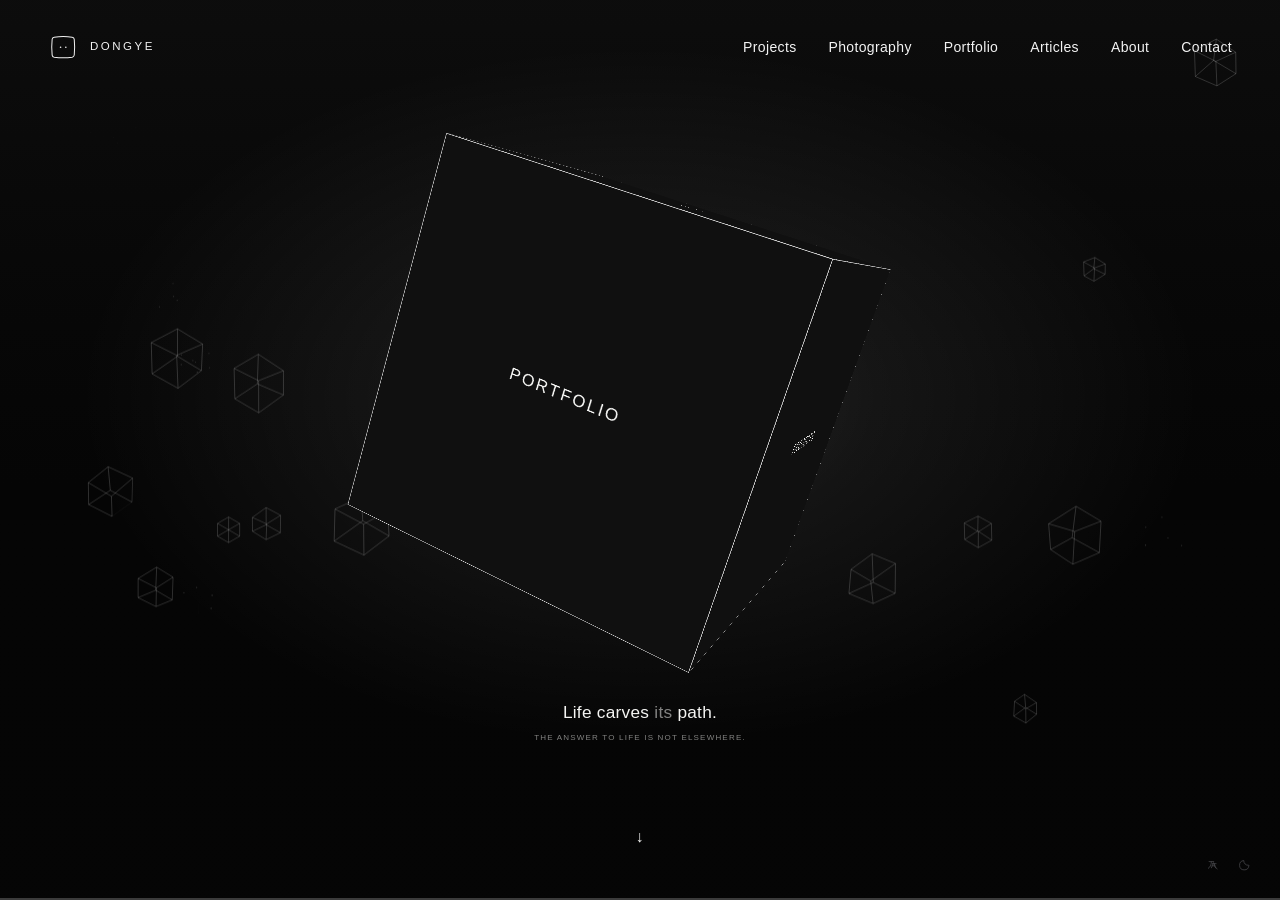
==== commit da20b11e: "publish spatial portfolio and Baifang studio" ====
--- a/index.html
+++ b/index.html
@@ -3,7 +3,7 @@
   <head>
     <meta charset="UTF-8" />
     <meta name="viewport" content="width=device-width, initial-scale=1.0" />
-    <title data-title-key="page.home.title">Alan Wang's Space</title>
+    <title data-title-key="page.home.title">DONGYE'S SPACE</title>
     <script>
       (() => {
         try {
@@ -18,8 +18,8 @@
       })();
     </script>
     <script src="./assets/vendor/tailwindcss.js"></script>
-    <link rel="stylesheet" href="./site.css?v=20260813-1" />
-    <link rel="stylesheet" href="./home-space.css?v=20260813-1" />
+    <link rel="stylesheet" href="./site.css?v=20260814-3" />
+    <link rel="stylesheet" href="./home-space.css?v=20260814-2" />
     <script src="./site-cursor.js?v=20260812-1" defer></script>
     <script>
       tailwind.config = {
@@ -71,13 +71,13 @@
   </head>
   <body class="antialiased home-page">
     <header class="site-header fixed top-0 left-0 w-full z-50 px-6 py-6 md:px-12 md:py-8 flex justify-between items-center mix-blend-difference text-white">
-      <a href="./index.html" class="site-brand" aria-label="Alan Wang — Home">
+      <a href="./index.html" class="site-brand" aria-label="DONGYE Home">
         <svg class="site-brand__mark" viewBox="0 0 44 44" aria-hidden="true">
-          <path d="M22 3 38.5 12.5v19L22 41 5.5 31.5v-19L22 3Z" />
-          <path d="m5.5 12.5 16.5 9.5 16.5-9.5M22 22v19" />
-          <path d="m13.8 29.2 8.2-14.3 8.2 14.3M17.4 23h9.2" />
+          <path d="M9 7.5c7.5-1 18.8-1 26 0 1.8.3 2.8 1.4 3 3.1.8 7.7.8 15.2 0 22.8-.2 1.7-1.2 2.8-3 3.1-7.4 1-18.6 1-26 0-1.8-.3-2.8-1.4-3-3.1-.8-7.6-.8-15.1 0-22.8.2-1.7 1.2-2.8 3-3.1Z" />
+          <circle cx="18.2" cy="22" r="1.15" fill="currentColor" stroke="none" />
+          <circle cx="25.8" cy="22" r="1.15" fill="currentColor" stroke="none" />
         </svg>
-        <span class="site-brand__wordmark">ALAN WANG</span>
+        <span class="site-brand__wordmark">DONGYE</span>
       </a>
       <nav class="hidden md:flex space-x-8 text-sm font-light tracking-wide">
         <a href="./projects.html" class="hover:underline underline-offset-4 decoration-1 decoration-white/50 transition-all" data-i18n="nav.projects">Projects</a>
@@ -107,8 +107,7 @@
             </div>
           </div>
 
-          <a class="spatial-hero__explore" href="#work" data-cursor="ENTER">
-            <span data-i18n="home.hero.explore">Explore selected work</span>
+          <a class="spatial-hero__explore" href="#work" data-cursor="ENTER" aria-label="Explore selected work">
             <span class="spatial-hero__explore-mark" aria-hidden="true">↓</span>
           </a>
 
@@ -166,15 +165,26 @@
             </article>
             <article id="about" class="spatial-story__panel" data-story-panel="about">
               <div class="spatial-story__heading"><h2 data-i18n="nav.about">About</h2></div>
-              <p id="about-body" class="spatial-story__statement" data-i18n="home.about.body">I craft digital experiences that blend aesthetic purity with functional depth.</p>
-              <a class="spatial-story__text-link" href="./portfolio.html" data-cursor="EXPLORE" data-i18n="nav.portfolio">Portfolio</a>
+              <div class="spatial-about">
+                <div class="spatial-about__ip" data-baifang-ip data-baifang-variant="compact" aria-label="AI Baifang interactive spatial character"></div>
+                <div class="spatial-about__content">
+                  <span class="spatial-about__identity">DONGYE / AI BAIFANG</span>
+                  <p id="about-body" class="spatial-story__statement" data-i18n="home.about.body">A creator working across product, AI, code and visual expression.</p>
+                  <div class="spatial-about__keywords" aria-label="Keywords">
+                    <span data-i18n="home.about.keyword1">Product</span>
+                    <span>AI</span>
+                    <span data-i18n="home.about.keyword2">Code</span>
+                    <span data-i18n="home.about.keyword3">Visual</span>
+                    <span data-i18n="home.about.keyword4">Spatial thinking</span>
+                    <span>INTJ</span>
+                  </div>
+                  <a class="spatial-story__text-link" href="./about.html" data-cursor="PROFILE" data-i18n="home.about.readProfile">Read profile</a>
+                </div>
+              </div>
             </article>
             <article id="contact" class="spatial-story__panel" data-story-panel="contact">
               <div class="spatial-story__heading"><h2 data-i18n="nav.contact">Contact</h2></div>
-              <p class="spatial-story__statement" data-i18n-html="home.contact.title">Let's create <br /> something timeless.</p>
-              <a id="contact-email-link" class="spatial-story__text-link" href="mailto:hello@example.com" data-cursor="WRITE" data-i18n="home.contact.cta">Start a project</a>
               <div id="contact-social-links" class="spatial-story__socials"></div>
-              <span id="local-time" class="spatial-story__time">Local Time: --:--</span>
             </article>
           </div>
 
@@ -216,6 +226,21 @@
         </div>
       </section>
     </main>
+
+    <div id="wechat-dialog" class="contact-dialog" role="dialog" aria-modal="true" aria-labelledby="wechat-dialog-title" aria-hidden="true">
+      <button class="contact-dialog__backdrop" type="button" data-wechat-close aria-label="Close" onclick="this.parentElement.classList.remove('is-open'); this.parentElement.setAttribute('aria-hidden', 'true')"></button>
+      <div class="contact-dialog__panel">
+        <div class="contact-dialog__topline">
+          <span id="wechat-dialog-title">WECHAT / 微信</span>
+          <button type="button" data-wechat-close data-cursor="CLOSE" onclick="document.getElementById('wechat-dialog').classList.remove('is-open'); document.getElementById('wechat-dialog').setAttribute('aria-hidden', 'true')">CLOSE</button>
+        </div>
+        <img id="wechat-qr" src="./assets/img/wechat-qr.jpg?v=20260814-1" alt="WeChat QR code for lvdouwm" />
+        <div class="contact-dialog__identity">
+          <span data-i18n="home.contact.wechatScan">Scan to connect</span>
+          <strong>lvdouwm</strong>
+        </div>
+      </div>
+    </div>
 
     <script id="projects-data-fallback" type="application/json">
 [
@@ -289,7 +314,7 @@
         "home.story.projects": { en: "Selected work, systems and experiments shaped through spatial thinking.", zh: "以空间思维展开的精选项目、系统与实验。" },
         "home.story.photography": { en: "Fragments of place, light and time collected through observation.", zh: "在观察中收集地点、光线与时间的片段。" },
         "home.story.articles": { en: "Notes on making, seeing and the ideas that connect them.", zh: "关于创造、观看，以及连接两者的思考。" },
-        "page.home.title": { en: "Alan Wang's Space", zh: "Alan Wang 的个人主页" },
+        "page.home.title": { en: "DONGYE'S SPACE", zh: "冬叶的个人主页" },
         "home.hero.title": { en: "Life carves <br /><span class='text-zinc-500'>its</span> path.", zh: "人生自会 <br /><span class='text-zinc-500'>刻出</span>它的路径。" },
         "home.hero.subtitle": { en: "the answer to life is not elsewhere.", zh: "人生的答案，并不在别处。" },
         "home.hero.explore": { en: "Explore selected work", zh: "探索精选作品" },
@@ -301,8 +326,8 @@
         "home.featured.viewAll": { en: "View all", zh: "查看全部" },
         "home.about.title": { en: "Philosophy", zh: "理念" },
         "home.about.body": {
-          en: "I craft digital experiences that blend aesthetic purity with functional depth. With over 8 years of experience in silicon valley, I focus on removing the non-essential to reveal the essence of the product. Currently exploring the intersection of Generative AI and minimal UI patterns.",
-          zh: "我关注兼具审美克制与功能深度的数字体验。过去的工作让我越来越相信，设计并不是不断叠加，而是去除不必要的部分，让产品真正的结构与价值显现出来。现在我持续探索生成式 AI 与极简交互之间的结合方式。"
+          en: "A creator working across product, AI, code and visual expression, exploring spatial thinking in digital products.",
+          zh: "在产品、AI、代码与视觉表达之间工作，探索空间思维如何进入数字产品。"
         },
         "home.about.services": { en: "Services", zh: "能力方向" },
         "home.about.service1": { en: "Art Direction", zh: "视觉方向" },
@@ -310,8 +335,14 @@
         "home.about.service3": { en: "React Engineering", zh: "React 前端实现" },
         "home.about.service4": { en: "Design Systems", zh: "设计系统" },
         "home.about.clients": { en: "Clients", zh: "合作对象" },
+        "home.about.keyword1": { en: "Product", zh: "产品" },
+        "home.about.keyword2": { en: "Code", zh: "代码" },
+        "home.about.keyword3": { en: "Visual", zh: "视觉" },
+        "home.about.keyword4": { en: "Spatial thinking", zh: "空间思维" },
+        "home.about.readProfile": { en: "Read profile", zh: "查看完整介绍" },
         "home.contact.title": { en: "Let's create <br /> something timeless.", zh: "一起做一些 <br /> 经得住时间的作品。" },
         "home.contact.cta": { en: "Start a project", zh: "发起合作" },
+        "home.contact.wechatScan": { en: "Scan to connect", zh: "扫码添加微信" },
         "home.chat.toggle": { en: "Toggle AI chat", zh: "切换 AI 对话窗口" },
         "home.chat.title": { en: "AI Twin", zh: "AI 分身" },
         "home.chat.empty": { en: "Ask me anything", zh: "欢迎随时提问" },
@@ -325,16 +356,18 @@
       const featuredEl = document.getElementById("featured-projects");
       const portfolioPreviewEl = document.getElementById("portfolio-preview");
       const articlesPreviewEl = document.getElementById("articles-preview");
-      const timeEl = document.getElementById("local-time");
       const aboutBodyEl = document.getElementById("about-body");
-      const contactEmailEl = document.getElementById("contact-email-link");
       const contactSocialLinksEl = document.getElementById("contact-social-links");
+      const wechatDialogEl = document.getElementById("wechat-dialog");
+      const wechatQrEl = document.getElementById("wechat-qr");
       let projectsCache = [];
       let portfolioCache = [];
       let postsCache = [];
       let profileCache = null;
 
       function updateTime() {
+        const timeEl = document.getElementById("local-time");
+        if (!timeEl) return;
         const label = t("home.time.label", homeTranslations);
         timeEl.textContent = `${label}: ${new Date().toLocaleTimeString(getCurrentLanguage() === "zh" ? "zh-CN" : "en-US", {
           hour: "2-digit",
@@ -424,14 +457,13 @@
         if (!profileCache) return;
 
         const bio =
-          getCurrentLanguage() === "zh" && profileCache.bioZh
-            ? profileCache.bioZh
-            : profileCache.bio || "";
+          getCurrentLanguage() === "zh" && profileCache.homeBioZh
+            ? profileCache.homeBioZh
+            : profileCache.homeBio || profileCache.bio || "";
         if (bio && aboutBodyEl) aboutBodyEl.textContent = bio;
 
-        const email = profileCache.contact?.email || "";
-        if (email && contactEmailEl) {
-          contactEmailEl.href = `mailto:${email}`;
+        if (profileCache.contact?.wechatQr && wechatQrEl) {
+          wechatQrEl.src = profileCache.contact.wechatQr;
         }
 
         const links = Array.isArray(profileCache.contact?.socialLinks)
@@ -440,15 +472,43 @@
         if (links.length && contactSocialLinksEl) {
           contactSocialLinksEl.innerHTML = links
             .map((link) => {
+              const type = escapeHtml(link.type || "link");
               const label = escapeHtml(
                 getCurrentLanguage() === "zh" && link.labelZh ? link.labelZh : link.label || "Link"
               );
+              const meta = escapeHtml(
+                getCurrentLanguage() === "zh" && link.metaZh ? link.metaZh : link.meta || ""
+              );
               const url = escapeHtml(link.url || "#");
-              return `<a href="${url}" target="_blank" rel="noreferrer" class="text-zinc-500 hover:text-white transition-colors text-sm uppercase tracking-widest">${label}</a>`;
+              const platform = {
+                wechat: getCurrentLanguage() === "zh" ? "微信" : "WeChat",
+                xiaohongshu: getCurrentLanguage() === "zh" ? "小红书" : "REDNOTE",
+                github: "GitHub",
+              }[link.type] || "Link";
+              const inner = `<span class="contact-channel__platform">${platform}</span><span class="contact-channel__identity"><strong>${label}</strong>${meta ? `<small>${meta}</small>` : ""}</span><span class="contact-channel__arrow" aria-hidden="true">↗</span>`;
+              return link.type === "wechat"
+                ? `<button type="button" class="contact-channel" data-contact-type="${type}" data-wechat-open data-cursor="WECHAT" onclick="document.getElementById('wechat-dialog').classList.add('is-open'); document.getElementById('wechat-dialog').setAttribute('aria-hidden', 'false')">${inner}</button>`
+                : `<a href="${url}" target="_blank" rel="noreferrer" class="contact-channel" data-contact-type="${type}" data-cursor="OPEN">${inner}</a>`;
             })
             .join("");
         }
       }
+
+      function setWechatDialog(open) {
+        if (!wechatDialogEl) return;
+        wechatDialogEl.classList.toggle("is-open", open);
+        wechatDialogEl.setAttribute("aria-hidden", open ? "false" : "true");
+      }
+
+      document.addEventListener("click", (event) => {
+        if (event.target.closest("[data-wechat-open]")) setWechatDialog(true);
+        if (event.target.closest("[data-wechat-close]")) setWechatDialog(false);
+      });
+
+      document.addEventListener("keydown", (event) => {
+        if (event.key === "Escape") setWechatDialog(false);
+      });
+
 
       async function initFeatured() {
         try {
@@ -512,8 +572,8 @@
         if (window.__INDEX_BOOTSTRAPPED) return;
 
         const translations = {
-          "brand.name": { en: "ALAN WANG", zh: "ALAN WANG" },
-          "page.home.title": { en: "Alan Wang's Space", zh: "Alan Wang 的个人主页" },
+          "brand.name": { en: "DONGYE", zh: "冬叶" },
+          "page.home.title": { en: "DONGYE'S SPACE", zh: "冬叶的个人主页" },
           "nav.projects": { en: "Projects", zh: "项目" },
           "nav.portfolio": { en: "Portfolio", zh: "作品集" },
           "nav.articles": { en: "Articles", zh: "文章" },
@@ -539,8 +599,8 @@
           "home.featured.viewAll": { en: "View all", zh: "查看全部" },
           "home.about.title": { en: "Philosophy", zh: "理念" },
           "home.about.body": {
-            en: "I craft digital experiences that blend aesthetic purity with functional depth. With over 8 years of experience in silicon valley, I focus on removing the non-essential to reveal the essence of the product. Currently exploring the intersection of Generative AI and minimal UI patterns.",
-            zh: "我关注兼具审美克制与功能深度的数字体验。过去的工作让我越来越相信，设计并不是不断叠加，而是去除不必要的部分，让产品真正的结构与价值显现出来。现在我持续探索生成式 AI 与极简交互之间的结合方式。"
+            en: "A creator working across product, AI, code and visual expression, exploring spatial thinking in digital products.",
+            zh: "在产品、AI、代码与视觉表达之间工作，探索空间思维如何进入数字产品。"
           },
           "home.about.services": { en: "Services", zh: "能力方向" },
           "home.about.service1": { en: "Art Direction", zh: "视觉方向" },
@@ -548,8 +608,14 @@
           "home.about.service3": { en: "React Engineering", zh: "React 前端实现" },
           "home.about.service4": { en: "Design Systems", zh: "设计系统" },
           "home.about.clients": { en: "Clients", zh: "合作对象" },
+          "home.about.keyword1": { en: "Product", zh: "产品" },
+          "home.about.keyword2": { en: "Code", zh: "代码" },
+          "home.about.keyword3": { en: "Visual", zh: "视觉" },
+          "home.about.keyword4": { en: "Spatial thinking", zh: "空间思维" },
+          "home.about.readProfile": { en: "Read profile", zh: "查看完整介绍" },
           "home.contact.title": { en: "Let's create <br /> something timeless.", zh: "一起做一些 <br /> 经得住时间的作品。" },
           "home.contact.cta": { en: "Start a project", zh: "发起合作" },
+          "home.contact.wechatScan": { en: "Scan to connect", zh: "扫码添加微信" },
           "home.chat.toggle": { en: "Toggle AI chat", zh: "切换 AI 对话窗口" },
           "home.chat.title": { en: "AI Twin", zh: "AI 分身" },
           "home.chat.empty": { en: "Ask me anything", zh: "欢迎随时提问" },
@@ -721,6 +787,7 @@
     <script src="./assets/vendor/gsap.min.js"></script>
     <script src="./assets/vendor/ScrollTrigger.min.js"></script>
     <script src="./space-field.js?v=20260812-4"></script>
+    <script src="./baifang-ip.js?v=20260814-3"></script>
     <script src="./home-motion.js?v=20260813-1"></script>
   </body>
 </html>
--- a/site.css
+++ b/site.css
@@ -77,8 +77,8 @@
   fill: none;
   stroke: currentColor;
   stroke-width: 1.45;
-  stroke-linecap: square;
-  stroke-linejoin: miter;
+  stroke-linecap: round;
+  stroke-linejoin: round;
   vector-effect: non-scaling-stroke;
 }
 
@@ -86,6 +86,145 @@
   font: 500 0.72rem/1 Arial, sans-serif;
   letter-spacing: 0.22em;
   white-space: nowrap;
+}
+
+.baifang-ip {
+  --bf-eye-x: 0px;
+  --bf-eye-y: 0px;
+  --bf-top-x: 0px;
+  --bf-top-y: 0px;
+  --bf-right-x: 0px;
+  --bf-right-y: 0px;
+  --bf-body-x: 0px;
+  --bf-body-y: 0px;
+  --bf-observer-x: 0px;
+  --bf-observer-y: 0px;
+  position: relative;
+  display: grid;
+  place-items: center;
+  color: var(--site-text);
+  contain: layout paint;
+  isolation: isolate;
+  cursor: crosshair;
+}
+
+.baifang-ip::before {
+  content: "";
+  position: absolute;
+  inset: 14%;
+  z-index: -1;
+  background: radial-gradient(circle, color-mix(in srgb, var(--site-text) 8%, transparent), transparent 68%);
+  filter: blur(1.5rem);
+  opacity: 0.8;
+}
+
+.baifang-ip__svg {
+  display: block;
+  width: 100%;
+  height: 100%;
+  overflow: visible;
+}
+
+.baifang-ip__float {
+  transform-origin: center;
+  animation: baifangFloat 5.8s ease-in-out infinite;
+}
+
+.baifang-ip__character {
+  transform: translate(var(--bf-body-x), var(--bf-body-y));
+  transform-origin: 52% 54%;
+  transition: transform 420ms cubic-bezier(0.2, 0.75, 0.25, 1);
+}
+
+.baifang-ip__face,
+.baifang-ip__limb,
+.baifang-ip__fragment,
+.baifang-ip__observer path {
+  vector-effect: non-scaling-stroke;
+  stroke: currentColor;
+  stroke-width: 2;
+  stroke-linecap: round;
+  stroke-linejoin: round;
+}
+
+.baifang-ip__face {
+  fill: var(--site-bg);
+  transition: transform 520ms cubic-bezier(0.16, 0.8, 0.24, 1), fill 240ms ease;
+}
+
+.baifang-ip__face--front {
+  transform: translate(0, 0);
+}
+
+.baifang-ip__face--echo {
+  opacity: 0.2;
+  transform: translate(1px, -0.8px);
+}
+
+.baifang-ip__limb,
+.baifang-ip__fragment,
+.baifang-ip__observer path {
+  fill: none;
+}
+
+.baifang-ip__eyes {
+  fill: currentColor;
+  transform: translate(var(--bf-eye-x), var(--bf-eye-y));
+  transition: transform 160ms ease-out;
+}
+
+.baifang-ip__fragment {
+  opacity: 0.12;
+  transition: opacity 260ms ease, transform 520ms cubic-bezier(0.16, 0.8, 0.24, 1);
+}
+
+.baifang-ip__fragment--a { transform: translate(20px, 18px); }
+.baifang-ip__fragment--b { transform: translate(-20px, 20px); }
+.baifang-ip__fragment--c { transform: translate(22px, -18px); }
+.baifang-ip__fragment--d { transform: translate(-22px, -20px); }
+
+.baifang-ip__observer {
+  opacity: 0.38;
+  transform: translate(var(--bf-observer-x), var(--bf-observer-y));
+  transform-origin: center;
+  transition: opacity 260ms ease, transform 420ms cubic-bezier(0.2, 0.75, 0.25, 1);
+}
+
+.baifang-ip.is-observing .baifang-ip__fragment,
+.baifang-ip.is-observing .baifang-ip__observer {
+  opacity: 0.82;
+}
+
+.baifang-ip.is-observing .baifang-ip__fragment {
+  transform: translate(0, 0);
+}
+
+.baifang-ip.is-observing .baifang-ip__arm--right {
+  transform-box: view-box;
+  transform-origin: 224px 144px;
+  animation: baifangWave 520ms ease-in-out infinite alternate;
+}
+
+@keyframes baifangFloat {
+  0%, 100% { transform: translateY(0) rotate(-0.35deg); }
+  50% { transform: translateY(-7px) rotate(0.35deg); }
+}
+
+@keyframes baifangWave {
+  from { transform: rotate(-18deg); }
+  to { transform: rotate(-38deg); }
+}
+
+@media (prefers-reduced-motion: reduce) {
+  .baifang-ip__float {
+    animation: none;
+  }
+
+  .baifang-ip *,
+  .baifang-ip *::before,
+  .baifang-ip *::after {
+    transition-duration: 0.01ms !important;
+  }
 }
 
 html[data-theme="light"] .site-brand {
--- a/home-space.css
+++ b/home-space.css
@@ -117,7 +117,9 @@
   bottom: clamp(1.75rem, 4.5vh, 3.5rem);
   display: inline-flex;
   align-items: center;
-  gap: 0.55rem;
+  justify-content: center;
+  width: 2.75rem;
+  height: 2.75rem;
   color: var(--space-ink);
   font: 500 0.58rem/1 Arial, sans-serif;
   letter-spacing: 0.12em;
@@ -130,18 +132,22 @@
 .spatial-hero__explore-mark {
   display: grid;
   place-items: center;
-  width: 1.75rem;
-  height: 1.75rem;
-  border: 1px solid var(--space-line);
-  border-radius: 50%;
-  transition: background-color 180ms ease, color 180ms ease, transform 180ms ease;
+  width: 100%;
+  height: 100%;
+  border: 0;
+  font-size: 1rem;
+  transition: transform 260ms cubic-bezier(0.2, 0.75, 0.25, 1);
+  animation: exploreArrow 2.4s ease-in-out infinite;
 }
 
 .spatial-hero__explore:hover .spatial-hero__explore-mark,
 .spatial-hero__explore:focus-visible .spatial-hero__explore-mark {
-  color: var(--site-bg);
-  background: var(--space-ink);
-  transform: translateY(0.18rem);
+  transform: translateY(0.3rem);
+}
+
+@keyframes exploreArrow {
+  0%, 100% { transform: translateY(0); opacity: 0.6; }
+  50% { transform: translateY(0.3rem); opacity: 1; }
 }
 
 .cube-viewport {
@@ -788,6 +794,70 @@
   letter-spacing: -0.025em;
 }
 
+.spatial-about {
+  display: grid;
+  grid-template-columns: minmax(9rem, 0.72fr) minmax(0, 1.28fr);
+  align-items: center;
+  gap: clamp(1.2rem, 2.4vw, 2.5rem);
+  width: 100%;
+  margin-top: 1.1rem;
+}
+
+.spatial-about__ip {
+  width: 100%;
+  max-width: 13.5rem;
+  aspect-ratio: 1;
+}
+
+.spatial-about__identity {
+  display: block;
+  margin-bottom: 0.8rem;
+  color: var(--space-muted);
+  font: 500 0.54rem/1 Arial, sans-serif;
+  letter-spacing: 0.14em;
+}
+
+.spatial-about .spatial-story__statement {
+  max-width: 32ch;
+  margin: 0 0 1.2rem;
+  font-size: clamp(1rem, 1.5vw, 1.35rem);
+}
+
+.spatial-about__keywords {
+  display: flex;
+  flex-wrap: wrap;
+  gap: 0.38rem 0.85rem;
+  margin: 0 0 1.2rem;
+  color: var(--space-muted);
+  font: 500 0.52rem/1.4 Arial, sans-serif;
+  letter-spacing: 0.1em;
+  text-transform: uppercase;
+}
+
+.spatial-about__keywords span::after {
+  content: "/";
+  margin-left: 0.85rem;
+  color: var(--space-line-strong);
+}
+
+.spatial-about__keywords span:last-child::after {
+  content: none;
+}
+
+.story-paged #about .spatial-about .spatial-story__statement,
+.story-paged #about .spatial-about .spatial-story__text-link {
+  width: auto;
+  padding: 0;
+  border: 0;
+  background: transparent;
+}
+
+.story-paged #about .spatial-about .spatial-story__text-link {
+  display: inline-block;
+  padding-bottom: 0.35rem;
+  border-bottom: 1px solid var(--space-line);
+}
+
 .spatial-story__socials {
   display: flex;
   flex-wrap: wrap;
@@ -801,6 +871,156 @@
   letter-spacing: 0.1em;
   text-decoration: none;
   text-transform: uppercase;
+}
+
+.spatial-story__socials .contact-channel {
+  position: relative;
+  display: grid;
+  grid-template-columns: minmax(5.5rem, 0.7fr) minmax(0, 1.5fr) auto;
+  align-items: center;
+  width: 100%;
+  min-height: 3.65rem;
+  padding: 0.75rem 0;
+  border: 0;
+  border-top: 1px solid var(--space-line);
+  background: transparent;
+  color: var(--space-ink);
+  font: inherit;
+  text-align: left;
+  text-decoration: none;
+  cursor: pointer;
+}
+
+.spatial-story__socials .contact-channel:last-child {
+  border-bottom: 1px solid var(--space-line);
+}
+
+.contact-channel__platform,
+.contact-channel__identity small {
+  color: var(--space-muted);
+  font: 500 0.54rem/1.35 Arial, sans-serif;
+  letter-spacing: 0.1em;
+  text-transform: uppercase;
+}
+
+.contact-channel__identity {
+  display: flex;
+  min-width: 0;
+  flex-direction: column;
+  gap: 0.35rem;
+}
+
+.contact-channel__identity strong {
+  color: var(--space-ink);
+  font: 400 clamp(0.9rem, 1.2vw, 1.08rem)/1.15 Arial, sans-serif;
+  letter-spacing: -0.01em;
+  transition: transform 240ms cubic-bezier(0.2, 0.75, 0.25, 1);
+}
+
+.contact-channel__arrow {
+  color: var(--space-muted);
+  font-size: 0.9rem;
+  transition: color 180ms ease, transform 240ms cubic-bezier(0.2, 0.75, 0.25, 1);
+}
+
+.contact-channel:hover .contact-channel__identity strong,
+.contact-channel:focus-visible .contact-channel__identity strong {
+  transform: translateX(0.4rem);
+}
+
+.contact-channel:hover .contact-channel__arrow,
+.contact-channel:focus-visible .contact-channel__arrow {
+  color: var(--space-ink);
+  transform: translate(0.15rem, -0.15rem);
+}
+
+.story-paged #contact .spatial-story__socials {
+  padding: 0;
+  border: 0;
+  background: transparent;
+}
+
+.contact-dialog {
+  position: fixed;
+  inset: 0;
+  z-index: 120;
+  display: none;
+  width: 100%;
+  max-width: none;
+  height: 100%;
+  max-height: none;
+  margin: 0;
+  padding: 0;
+  border: 0;
+  background: transparent;
+  color: var(--space-ink);
+}
+
+.contact-dialog.is-open {
+  display: block;
+}
+
+.contact-dialog::before {
+  content: "";
+  position: absolute;
+  inset: 0;
+  background: color-mix(in srgb, var(--site-bg) 76%, transparent);
+  backdrop-filter: blur(12px);
+  -webkit-backdrop-filter: blur(12px);
+}
+
+.contact-dialog__backdrop {
+  position: absolute;
+  inset: 0;
+  width: 100%;
+  border: 0;
+  background: transparent;
+}
+
+.contact-dialog__panel {
+  position: absolute;
+  top: 50%;
+  left: 50%;
+  width: min(25rem, calc(100vw - 2rem));
+  padding: 1.25rem;
+  background: var(--site-bg);
+  border: 1px solid var(--space-line-strong);
+  transform: translate(-50%, -50%);
+}
+
+.contact-dialog__topline,
+.contact-dialog__identity {
+  display: flex;
+  align-items: center;
+  justify-content: space-between;
+  color: var(--space-muted);
+  font: 500 0.58rem/1 Arial, sans-serif;
+  letter-spacing: 0.1em;
+  text-transform: uppercase;
+}
+
+.contact-dialog__topline button {
+  padding: 0;
+  border: 0;
+  background: transparent;
+  color: inherit;
+  font: inherit;
+  cursor: pointer;
+}
+
+.contact-dialog img {
+  display: block;
+  width: 100%;
+  margin: 1.25rem 0;
+  background: #fff;
+  filter: grayscale(1) contrast(1.08);
+}
+
+.contact-dialog__identity strong {
+  color: var(--space-ink);
+  font-weight: 500;
+  letter-spacing: 0.04em;
+  text-transform: none;
 }
 
 .spatial-story__time {
@@ -966,6 +1186,19 @@
 
   .spatial-story__statement {
     font-size: clamp(1.25rem, 5.5vw, 1.7rem);
+  }
+
+  .spatial-about {
+    grid-template-columns: 7.5rem minmax(0, 1fr);
+    gap: 1rem;
+  }
+
+  .spatial-about__ip {
+    align-self: start;
+  }
+
+  .spatial-about .spatial-story__statement {
+    font-size: clamp(0.92rem, 4vw, 1.12rem);
   }
 
   .spatial-story__index {
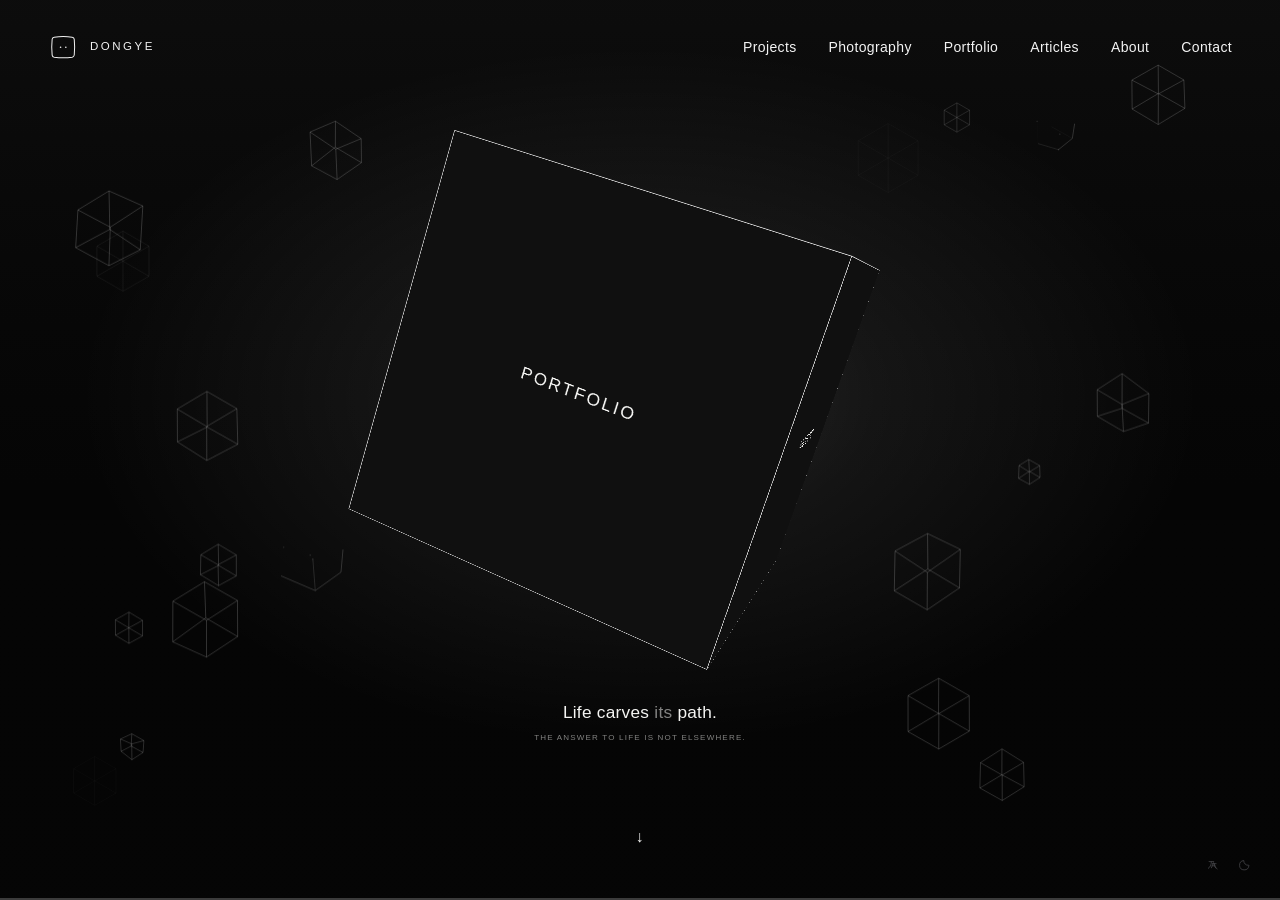
==== commit 4e0c40cf: "Add Hui Zhidao project link" ====
--- a/index.html
+++ b/index.html
@@ -227,23 +227,21 @@
       </section>
     </main>
 
-    <div id="wechat-dialog" class="contact-dialog" role="dialog" aria-modal="true" aria-labelledby="wechat-dialog-title" aria-hidden="true">
-      <button class="contact-dialog__backdrop" type="button" data-wechat-close aria-label="Close" onclick="this.parentElement.classList.remove('is-open'); this.parentElement.setAttribute('aria-hidden', 'true')"></button>
-      <div class="contact-dialog__panel">
-        <div class="contact-dialog__topline">
-          <span id="wechat-dialog-title">WECHAT / 微信</span>
-          <button type="button" data-wechat-close data-cursor="CLOSE" onclick="document.getElementById('wechat-dialog').classList.remove('is-open'); document.getElementById('wechat-dialog').setAttribute('aria-hidden', 'true')">CLOSE</button>
-        </div>
-        <img id="wechat-qr" src="./assets/img/wechat-qr.jpg?v=20260814-1" alt="WeChat QR code for lvdouwm" />
-        <div class="contact-dialog__identity">
-          <span data-i18n="home.contact.wechatScan">Scan to connect</span>
-          <strong>lvdouwm</strong>
-        </div>
-      </div>
-    </div>
-
-    <script id="projects-data-fallback" type="application/json">
-[
+
+    <script id="projects-data-fallback" type="application/json">[
+  {
+    "id": "hui-zhidao",
+    "title": "Hui Zhidao",
+    "titleZh": "汇知道",
+    "year": 2026,
+    "category": "AI Product Prototype",
+    "categoryZh": "AI 产品原型",
+    "tags": ["AI Agent", "Talent Policy", "Rapid Prototype"],
+    "summary": "An AI talent-policy self-check and application-preparation assistant for Xuhui, built in about 3-4 hours.",
+    "summaryZh": "面向徐汇区人才政策的智能自查与申报准备助手，在约 3-4 小时内完成。",
+    "coverImage": "./assets/img/hui-zhidao-cover.png",
+    "featured": true
+  },
   {
     "id": "lumina",
     "title": "Lumina",
@@ -292,8 +290,7 @@
     "summaryZh": "一个面向 AI 客服智能体的运营平台，将智能体管理、知识资产、分析能力与流程治理整合到同一个工作台中。",
     "featured": true
   }
-]
-    </script>
+]</script>
 
     <script src="./data/local-content.js"></script>
     <script type="module">
@@ -342,7 +339,6 @@
         "home.about.readProfile": { en: "Read profile", zh: "查看完整介绍" },
         "home.contact.title": { en: "Let's create <br /> something timeless.", zh: "一起做一些 <br /> 经得住时间的作品。" },
         "home.contact.cta": { en: "Start a project", zh: "发起合作" },
-        "home.contact.wechatScan": { en: "Scan to connect", zh: "扫码添加微信" },
         "home.chat.toggle": { en: "Toggle AI chat", zh: "切换 AI 对话窗口" },
         "home.chat.title": { en: "AI Twin", zh: "AI 分身" },
         "home.chat.empty": { en: "Ask me anything", zh: "欢迎随时提问" },
@@ -358,8 +354,6 @@
       const articlesPreviewEl = document.getElementById("articles-preview");
       const aboutBodyEl = document.getElementById("about-body");
       const contactSocialLinksEl = document.getElementById("contact-social-links");
-      const wechatDialogEl = document.getElementById("wechat-dialog");
-      const wechatQrEl = document.getElementById("wechat-qr");
       let projectsCache = [];
       let portfolioCache = [];
       let postsCache = [];
@@ -462,10 +456,6 @@
             : profileCache.homeBio || profileCache.bio || "";
         if (bio && aboutBodyEl) aboutBodyEl.textContent = bio;
 
-        if (profileCache.contact?.wechatQr && wechatQrEl) {
-          wechatQrEl.src = profileCache.contact.wechatQr;
-        }
-
         const links = Array.isArray(profileCache.contact?.socialLinks)
           ? profileCache.contact.socialLinks
           : [];
@@ -481,33 +471,15 @@
               );
               const url = escapeHtml(link.url || "#");
               const platform = {
-                wechat: getCurrentLanguage() === "zh" ? "微信" : "WeChat",
                 xiaohongshu: getCurrentLanguage() === "zh" ? "小红书" : "REDNOTE",
                 github: "GitHub",
               }[link.type] || "Link";
               const inner = `<span class="contact-channel__platform">${platform}</span><span class="contact-channel__identity"><strong>${label}</strong>${meta ? `<small>${meta}</small>` : ""}</span><span class="contact-channel__arrow" aria-hidden="true">↗</span>`;
-              return link.type === "wechat"
-                ? `<button type="button" class="contact-channel" data-contact-type="${type}" data-wechat-open data-cursor="WECHAT" onclick="document.getElementById('wechat-dialog').classList.add('is-open'); document.getElementById('wechat-dialog').setAttribute('aria-hidden', 'false')">${inner}</button>`
-                : `<a href="${url}" target="_blank" rel="noreferrer" class="contact-channel" data-contact-type="${type}" data-cursor="OPEN">${inner}</a>`;
+              return `<a href="${url}" target="_blank" rel="noreferrer" class="contact-channel" data-contact-type="${type}" data-cursor="OPEN">${inner}</a>`;
             })
             .join("");
         }
       }
-
-      function setWechatDialog(open) {
-        if (!wechatDialogEl) return;
-        wechatDialogEl.classList.toggle("is-open", open);
-        wechatDialogEl.setAttribute("aria-hidden", open ? "false" : "true");
-      }
-
-      document.addEventListener("click", (event) => {
-        if (event.target.closest("[data-wechat-open]")) setWechatDialog(true);
-        if (event.target.closest("[data-wechat-close]")) setWechatDialog(false);
-      });
-
-      document.addEventListener("keydown", (event) => {
-        if (event.key === "Escape") setWechatDialog(false);
-      });
 
 
       async function initFeatured() {
@@ -615,7 +587,6 @@
           "home.about.readProfile": { en: "Read profile", zh: "查看完整介绍" },
           "home.contact.title": { en: "Let's create <br /> something timeless.", zh: "一起做一些 <br /> 经得住时间的作品。" },
           "home.contact.cta": { en: "Start a project", zh: "发起合作" },
-          "home.contact.wechatScan": { en: "Scan to connect", zh: "扫码添加微信" },
           "home.chat.toggle": { en: "Toggle AI chat", zh: "切换 AI 对话窗口" },
           "home.chat.title": { en: "AI Twin", zh: "AI 分身" },
           "home.chat.empty": { en: "Ask me anything", zh: "欢迎随时提问" },
@@ -791,3 +762,7 @@
     <script src="./home-motion.js?v=20260813-1"></script>
   </body>
 </html>
+
+
+
+
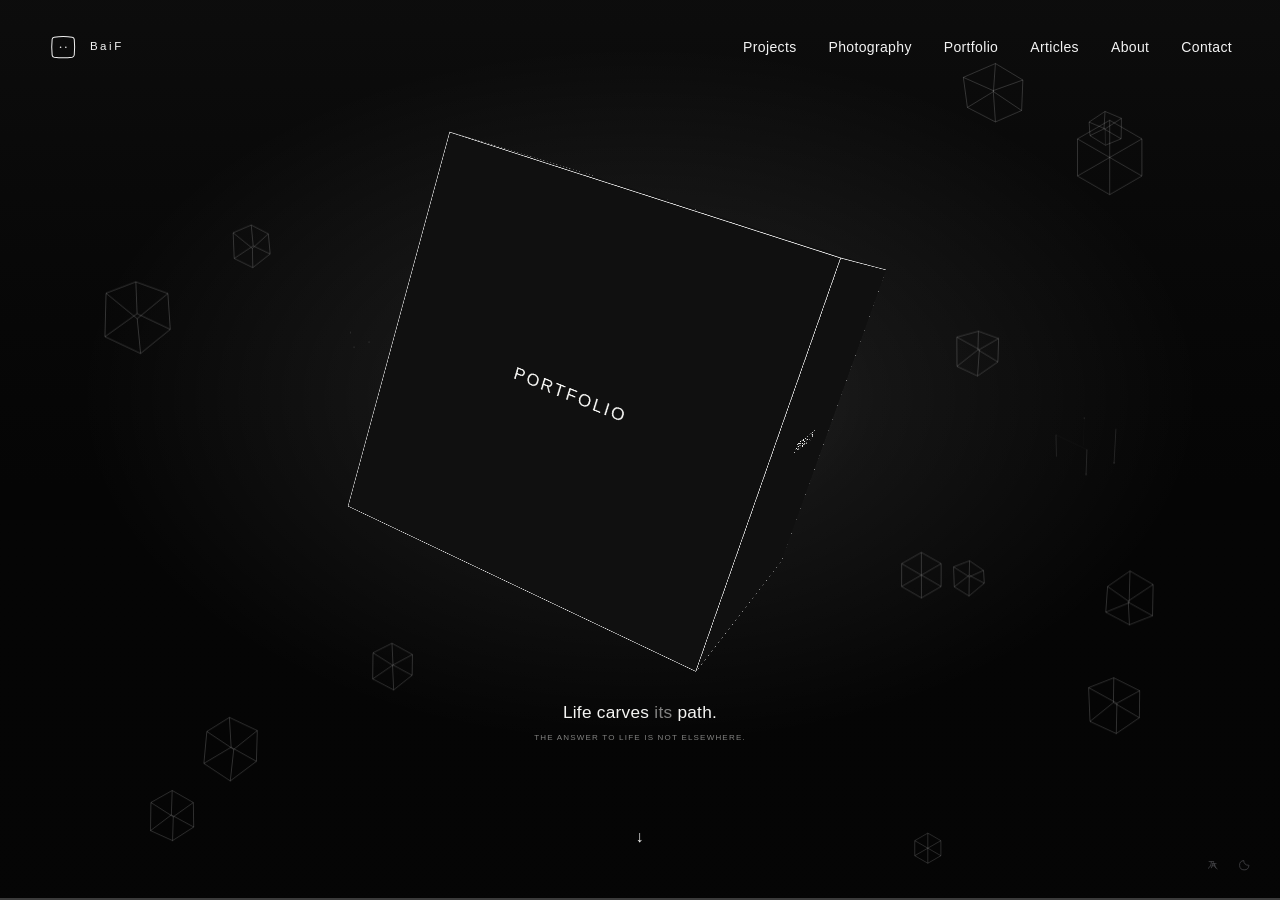
==== commit 4a227410: "Rename personal identity to BaiF" ====
--- a/index.html
+++ b/index.html
@@ -3,7 +3,7 @@
   <head>
     <meta charset="UTF-8" />
     <meta name="viewport" content="width=device-width, initial-scale=1.0" />
-    <title data-title-key="page.home.title">DONGYE'S SPACE</title>
+    <title data-title-key="page.home.title">BaiF'S SPACE</title>
     <script>
       (() => {
         try {
@@ -71,13 +71,13 @@
   </head>
   <body class="antialiased home-page">
     <header class="site-header fixed top-0 left-0 w-full z-50 px-6 py-6 md:px-12 md:py-8 flex justify-between items-center mix-blend-difference text-white">
-      <a href="./index.html" class="site-brand" aria-label="DONGYE Home">
+      <a href="./index.html" class="site-brand" aria-label="BaiF Home">
         <svg class="site-brand__mark" viewBox="0 0 44 44" aria-hidden="true">
           <path d="M9 7.5c7.5-1 18.8-1 26 0 1.8.3 2.8 1.4 3 3.1.8 7.7.8 15.2 0 22.8-.2 1.7-1.2 2.8-3 3.1-7.4 1-18.6 1-26 0-1.8-.3-2.8-1.4-3-3.1-.8-7.6-.8-15.1 0-22.8.2-1.7 1.2-2.8 3-3.1Z" />
           <circle cx="18.2" cy="22" r="1.15" fill="currentColor" stroke="none" />
           <circle cx="25.8" cy="22" r="1.15" fill="currentColor" stroke="none" />
         </svg>
-        <span class="site-brand__wordmark">DONGYE</span>
+        <span class="site-brand__wordmark">BaiF</span>
       </a>
       <nav class="hidden md:flex space-x-8 text-sm font-light tracking-wide">
         <a href="./projects.html" class="hover:underline underline-offset-4 decoration-1 decoration-white/50 transition-all" data-i18n="nav.projects">Projects</a>
@@ -168,7 +168,7 @@
               <div class="spatial-about">
                 <div class="spatial-about__ip" data-baifang-ip data-baifang-variant="compact" aria-label="AI Baifang interactive spatial character"></div>
                 <div class="spatial-about__content">
-                  <span class="spatial-about__identity">DONGYE / AI BAIFANG</span>
+                  <span class="spatial-about__identity">BaiF / AI BAIFANG</span>
                   <p id="about-body" class="spatial-story__statement" data-i18n="home.about.body">A creator working across product, AI, code and visual expression.</p>
                   <div class="spatial-about__keywords" aria-label="Keywords">
                     <span data-i18n="home.about.keyword1">Product</span>
@@ -311,7 +311,7 @@
         "home.story.projects": { en: "Selected work, systems and experiments shaped through spatial thinking.", zh: "以空间思维展开的精选项目、系统与实验。" },
         "home.story.photography": { en: "Fragments of place, light and time collected through observation.", zh: "在观察中收集地点、光线与时间的片段。" },
         "home.story.articles": { en: "Notes on making, seeing and the ideas that connect them.", zh: "关于创造、观看，以及连接两者的思考。" },
-        "page.home.title": { en: "DONGYE'S SPACE", zh: "冬叶的个人主页" },
+        "page.home.title": { en: "BaiF'S SPACE", zh: "白方的个人主页" },
         "home.hero.title": { en: "Life carves <br /><span class='text-zinc-500'>its</span> path.", zh: "人生自会 <br /><span class='text-zinc-500'>刻出</span>它的路径。" },
         "home.hero.subtitle": { en: "the answer to life is not elsewhere.", zh: "人生的答案，并不在别处。" },
         "home.hero.explore": { en: "Explore selected work", zh: "探索精选作品" },
@@ -544,8 +544,8 @@
         if (window.__INDEX_BOOTSTRAPPED) return;
 
         const translations = {
-          "brand.name": { en: "DONGYE", zh: "冬叶" },
-          "page.home.title": { en: "DONGYE'S SPACE", zh: "冬叶的个人主页" },
+          "brand.name": { en: "BaiF", zh: "白方" },
+          "page.home.title": { en: "BaiF'S SPACE", zh: "白方的个人主页" },
           "nav.projects": { en: "Projects", zh: "项目" },
           "nav.portfolio": { en: "Portfolio", zh: "作品集" },
           "nav.articles": { en: "Articles", zh: "文章" },
@@ -763,6 +763,3 @@
   </body>
 </html>
 
-
-
-
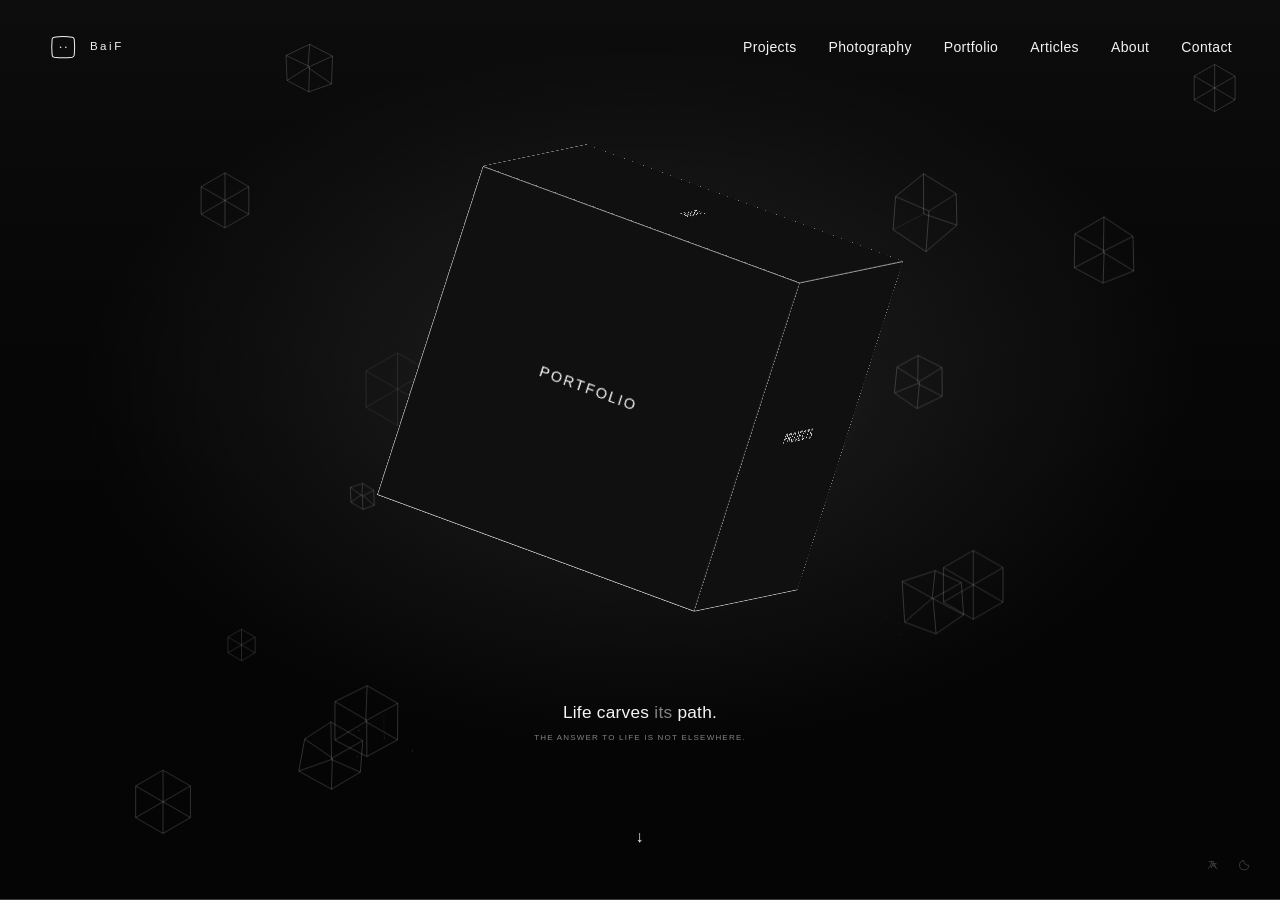
==== commit c0cf52d7: "Optimize home layout and cube positioning" ====
--- a/index.html
+++ b/index.html
@@ -19,8 +19,7 @@
     </script>
     <script src="./assets/vendor/tailwindcss.js"></script>
     <link rel="stylesheet" href="./site.css?v=20260814-3" />
-    <link rel="stylesheet" href="./home-space.css?v=20260814-2" />
-    <script src="./site-cursor.js?v=20260812-1" defer></script>
+    <link rel="stylesheet" href="./home-space.css?v=20260914-1" />
     <script>
       tailwind.config = {
         theme: {
@@ -29,45 +28,11 @@
               sans: ["Arial", "sans-serif"],
               serif: ["Georgia", "serif"],
             },
-            colors: {
-              "zinc-950": "#09090b",
-            },
-            animation: {
-              "fade-in-up": "fadeInUp 0.8s ease-out forwards",
-            },
-            keyframes: {
-              fadeInUp: {
-                "0%": { opacity: "0", transform: "translateY(20px)" },
-                "100%": { opacity: "1", transform: "translateY(0)" },
-              },
-            },
+            colors: { "zinc-950": "#09090b" },
           },
         },
       };
     </script>
-    <style>
-      .no-scrollbar::-webkit-scrollbar {
-        display: none;
-      }
-      .no-scrollbar {
-        -ms-overflow-style: none;
-        scrollbar-width: none;
-      }
-      .glass-panel {
-        background: rgba(0, 0, 0, 0.8);
-        backdrop-filter: blur(12px);
-        -webkit-backdrop-filter: blur(12px);
-      }
-    </style>
-    <script type="importmap">
-{
-  "imports": {
-    "@google/genai": "https://esm.sh/@google/genai@^1.34.0",
-    "react": "https://esm.sh/react@^19.2.3",
-    "react/": "https://esm.sh/react@^19.2.3/"
-  }
-}
-</script>
   </head>
   <body class="antialiased home-page">
     <header class="site-header fixed top-0 left-0 w-full z-50 px-6 py-6 md:px-12 md:py-8 flex justify-between items-center mix-blend-difference text-white">
@@ -96,43 +61,43 @@
           <canvas class="spatial-cube-field" data-cube-field aria-hidden="true"></canvas>
 
           <div class="spatial-hero__copy">
-            <h1 id="hero-title" class="spatial-hero__title" data-i18n-html="home.hero.title">
+            <h1 class="spatial-hero__title" data-i18n-html="home.hero.title">
               Life carves <br />
               <span class="text-zinc-500">its</span> path.
             </h1>
             <div class="spatial-hero__foot">
-              <p class="spatial-hero__subtitle" data-i18n="home.hero.subtitle">
-                the answer to life is not elsewhere.
-              </p>
+              <p class="spatial-hero__subtitle" data-i18n="home.hero.subtitle">the answer to life is not elsewhere.</p>
             </div>
           </div>
 
-          <a class="spatial-hero__explore" href="#work" data-cursor="ENTER" aria-label="Explore selected work">
+          <a class="spatial-hero__explore" href="#work" data-cursor="ENTER" data-i18n-aria-label="home.hero.explore" aria-label="Explore selected work">
             <span class="spatial-hero__explore-mark" aria-hidden="true">↓</span>
           </a>
 
-          <nav class="cube-viewport" aria-label="Explore sections">
-            <div class="cube-idle-spin">
-              <div class="cube-tilt">
-                <div class="spatial-cube">
-                <a class="space-face space-face--front" href="./projects.html" data-cursor="PROJECTS">
-                  <span class="space-face__label" data-i18n="nav.projects">Projects</span>
-                </a>
-                <a class="space-face space-face--back" href="./portfolio.html?view=photography" data-cursor="PHOTOGRAPHY">
-                  <span class="space-face__label" data-i18n="home.cube.photography">Photography</span>
-                </a>
-                <a class="space-face space-face--left" href="./portfolio.html?view=portfolio" data-cursor="PORTFOLIO">
-                  <span class="space-face__label" data-i18n="nav.portfolio">Portfolio</span>
-                </a>
-                <a class="space-face space-face--right" href="./articles.html" data-cursor="ARTICLES">
-                  <span class="space-face__label" data-i18n="nav.articles">Articles</span>
-                </a>
-                <a class="space-face space-face--top" href="#about" data-cursor="ABOUT">
-                  <span class="space-face__label" data-i18n="nav.about">About</span>
-                </a>
-                <a class="space-face space-face--bottom" href="#contact" data-cursor="CONTACT">
-                  <span class="space-face__label" data-i18n="nav.contact">Contact</span>
-                </a>
+          <nav class="cube-anchor" aria-label="Explore sections">
+            <div class="cube-viewport">
+              <div class="cube-idle-spin">
+                <div class="cube-tilt">
+                  <div class="spatial-cube">
+                    <a class="space-face space-face--front" href="./projects.html" data-cursor="PROJECTS">
+                      <span class="space-face__label" data-i18n="nav.projects">Projects</span>
+                    </a>
+                    <a class="space-face space-face--back" href="./portfolio.html?view=photography" data-cursor="PHOTOGRAPHY">
+                      <span class="space-face__label" data-i18n="home.cube.photography">Photography</span>
+                    </a>
+                    <a class="space-face space-face--left" href="./portfolio.html?view=portfolio" data-cursor="PORTFOLIO">
+                      <span class="space-face__label" data-i18n="nav.portfolio">Portfolio</span>
+                    </a>
+                    <a class="space-face space-face--right" href="./articles.html" data-cursor="ARTICLES">
+                      <span class="space-face__label" data-i18n="nav.articles">Articles</span>
+                    </a>
+                    <a class="space-face space-face--top" href="#about" data-cursor="ABOUT">
+                      <span class="space-face__label" data-i18n="nav.about">About</span>
+                    </a>
+                    <a class="space-face space-face--bottom" href="#contact" data-cursor="CONTACT">
+                      <span class="space-face__label" data-i18n="nav.contact">Contact</span>
+                    </a>
+                  </div>
                 </div>
               </div>
             </div>
@@ -196,570 +161,15 @@
             <span data-story-index="contact" data-i18n="nav.contact">Contact</span>
           </div>
 
-          <div class="spatial-hero__progress" aria-hidden="true">
-            <span class="spatial-hero__progress-fill"></span>
-          </div>
-        </div>
-      </section>
-
-      <section class="home-legacy-contact" aria-hidden="true">
-        <div class="max-w-screen-xl mx-auto">
-          <h1 class="text-5xl md:text-8xl font-semibold tracking-tighter leading-none mb-12" data-i18n-html="home.contact.title">
-            Let's create <br /> something timeless.
-          </h1>
-          <div class="grid grid-cols-1 md:grid-cols-2 gap-12 mt-24">
-            <div>
-              <a href="mailto:hello@example.com" class="inline-block text-xl border-b border-white pb-1 hover:text-zinc-400 hover:border-zinc-400 transition-colors" data-i18n="home.contact.cta">
-                Start a project
-              </a>
-            </div>
-            <div class="flex flex-col space-y-4 md:items-end">
-              <a href="#" class="text-zinc-500 hover:text-white transition-colors text-sm uppercase tracking-widest">Twitter <span class="text-zinc-800 mx-2">—</span> @alexchen</a>
-              <a href="#" class="text-zinc-500 hover:text-white transition-colors text-sm uppercase tracking-widest">LinkedIn <span class="text-zinc-800 mx-2">—</span> /in/alexchen</a>
-              <a href="#" class="text-zinc-500 hover:text-white transition-colors text-sm uppercase tracking-widest">GitHub <span class="text-zinc-800 mx-2">—</span> @achen-dev</a>
-            </div>
-          </div>
-          <div class="mt-32 pt-8 border-t border-zinc-900 flex justify-between items-end text-xs text-zinc-700 uppercase tracking-widest">
-            <span>© 2024</span>
-            <span>Local Time: --:--</span>
-          </div>
         </div>
       </section>
     </main>
 
-
-    <script id="projects-data-fallback" type="application/json">[
-  {
-    "id": "hui-zhidao",
-    "title": "Hui Zhidao",
-    "titleZh": "汇知道",
-    "year": 2026,
-    "category": "AI Product Prototype",
-    "categoryZh": "AI 产品原型",
-    "tags": ["AI Agent", "Talent Policy", "Rapid Prototype"],
-    "summary": "An AI talent-policy self-check and application-preparation assistant for Xuhui, built in about 3-4 hours.",
-    "summaryZh": "面向徐汇区人才政策的智能自查与申报准备助手，在约 3-4 小时内完成。",
-    "coverImage": "./assets/img/hui-zhidao-cover.png",
-    "featured": true
-  },
-  {
-    "id": "lumina",
-    "title": "Lumina",
-    "titleZh": "Lumina",
-    "year": 2024,
-    "category": "Design System",
-    "categoryZh": "设计系统",
-    "tags": ["Design System", "UI"],
-    "summary": "A comprehensive monochromatic design system for financial technology dashboards.",
-    "summaryZh": "一个面向金融科技仪表盘的黑白极简设计系统方案。",
-    "featured": true
-  },
-  {
-    "id": "echoes",
-    "title": "Echoes",
-    "titleZh": "Echoes",
-    "year": 2023,
-    "category": "Generative Audio",
-    "categoryZh": "生成式音频",
-    "tags": ["Web", "AI"],
-    "summary": "Web-based interface for real-time AI spatial audio generation.",
-    "summaryZh": "一个用于实时 AI 空间音频生成的 Web 交互界面。",
-    "featured": true
-  },
-  {
-    "id": "vessel",
-    "title": "Vessel",
-    "titleZh": "Vessel",
-    "year": 2023,
-    "category": "Architecture",
-    "categoryZh": "建筑展示",
-    "tags": ["Brand", "Web"],
-    "summary": "Digital presence for a brutalist architecture firm based in Tokyo.",
-    "summaryZh": "为一家东京粗野主义建筑事务所打造的数字展示网站。",
-    "featured": true
-  },
-  {
-    "id": "ai-customer-service-platform",
-    "title": "AI Customer Service Platform",
-    "titleZh": "AI 客服运营平台",
-    "year": 2026,
-    "category": "AI Operations",
-    "categoryZh": "AI 运营平台",
-    "tags": ["AI", "Dashboard", "Customer Service"],
-    "summary": "An operations platform for AI customer-service agents, combining agent management, knowledge assets, analytics, and workflow governance in one workspace.",
-    "summaryZh": "一个面向 AI 客服智能体的运营平台，将智能体管理、知识资产、分析能力与流程治理整合到同一个工作台中。",
-    "featured": true
-  }
-]</script>
-
     <script src="./data/local-content.js"></script>
-    <script type="module">
-      import {
-        applyTranslations,
-        escapeHtml,
-        getCurrentLanguage,
-        getLocalizedValue,
-        loadJson,
-        renderTags,
-        setupGlobalControls,
-        syncPreviewLinks,
-        t,
-        withPreviewParams,
-      } from "./site.js?v=20260812-1";
-
-      const homeTranslations = {
-        "home.story.projects": { en: "Selected work, systems and experiments shaped through spatial thinking.", zh: "以空间思维展开的精选项目、系统与实验。" },
-        "home.story.photography": { en: "Fragments of place, light and time collected through observation.", zh: "在观察中收集地点、光线与时间的片段。" },
-        "home.story.articles": { en: "Notes on making, seeing and the ideas that connect them.", zh: "关于创造、观看，以及连接两者的思考。" },
-        "page.home.title": { en: "BaiF'S SPACE", zh: "白方的个人主页" },
-        "home.hero.title": { en: "Life carves <br /><span class='text-zinc-500'>its</span> path.", zh: "人生自会 <br /><span class='text-zinc-500'>刻出</span>它的路径。" },
-        "home.hero.subtitle": { en: "the answer to life is not elsewhere.", zh: "人生的答案，并不在别处。" },
-        "home.hero.explore": { en: "Explore selected work", zh: "探索精选作品" },
-        "home.cube.photography": { en: "Photography", zh: "摄影" },
-        "home.cube.selected": { en: "Selected work", zh: "精选作品" },
-        "home.cube.enter": { en: "Enter projects", zh: "进入项目" },
-        "home.featured.title": { en: "Featured Projects", zh: "精选项目" },
-        "home.featured.subtitle": { en: "Selected projects from <span class='font-mono'>data/projects.json</span>.", zh: "这里展示的是来自 <span class='font-mono'>data/projects.json</span> 的精选项目。" },
-        "home.featured.viewAll": { en: "View all", zh: "查看全部" },
-        "home.about.title": { en: "Philosophy", zh: "理念" },
-        "home.about.body": {
-          en: "A creator working across product, AI, code and visual expression, exploring spatial thinking in digital products.",
-          zh: "在产品、AI、代码与视觉表达之间工作，探索空间思维如何进入数字产品。"
-        },
-        "home.about.services": { en: "Services", zh: "能力方向" },
-        "home.about.service1": { en: "Art Direction", zh: "视觉方向" },
-        "home.about.service2": { en: "UI/UX Design", zh: "界面与体验设计" },
-        "home.about.service3": { en: "React Engineering", zh: "React 前端实现" },
-        "home.about.service4": { en: "Design Systems", zh: "设计系统" },
-        "home.about.clients": { en: "Clients", zh: "合作对象" },
-        "home.about.keyword1": { en: "Product", zh: "产品" },
-        "home.about.keyword2": { en: "Code", zh: "代码" },
-        "home.about.keyword3": { en: "Visual", zh: "视觉" },
-        "home.about.keyword4": { en: "Spatial thinking", zh: "空间思维" },
-        "home.about.readProfile": { en: "Read profile", zh: "查看完整介绍" },
-        "home.contact.title": { en: "Let's create <br /> something timeless.", zh: "一起做一些 <br /> 经得住时间的作品。" },
-        "home.contact.cta": { en: "Start a project", zh: "发起合作" },
-        "home.chat.toggle": { en: "Toggle AI chat", zh: "切换 AI 对话窗口" },
-        "home.chat.title": { en: "AI Twin", zh: "AI 分身" },
-        "home.chat.empty": { en: "Ask me anything", zh: "欢迎随时提问" },
-        "home.chat.placeholder": { en: "Type a message...", zh: "输入你的问题..." },
-        "home.chat.send": { en: "Send message", zh: "发送消息" },
-        "home.chat.offline": { en: "I am currently silent (Offline).", zh: "我现在暂时离线。" },
-        "home.chat.error": { en: "Connection disrupted.", zh: "连接已中断。" },
-        "home.time.label": { en: "Local Time", zh: "本地时间" }
-      };
-
-      const featuredEl = document.getElementById("featured-projects");
-      const portfolioPreviewEl = document.getElementById("portfolio-preview");
-      const articlesPreviewEl = document.getElementById("articles-preview");
-      const aboutBodyEl = document.getElementById("about-body");
-      const contactSocialLinksEl = document.getElementById("contact-social-links");
-      let projectsCache = [];
-      let portfolioCache = [];
-      let postsCache = [];
-      let profileCache = null;
-
-      function updateTime() {
-        const timeEl = document.getElementById("local-time");
-        if (!timeEl) return;
-        const label = t("home.time.label", homeTranslations);
-        timeEl.textContent = `${label}: ${new Date().toLocaleTimeString(getCurrentLanguage() === "zh" ? "zh-CN" : "en-US", {
-          hour: "2-digit",
-          minute: "2-digit",
-        })}`;
-      }
-
-      function renderCard(project) {
-        const title = getLocalizedValue(project, "title");
-        const summary = getLocalizedValue(project, "summary");
-        const category = getLocalizedValue(project, "category");
-        const tags = renderTags(project.tags || []);
-        const year = project.year ? String(project.year) : "";
-        const cover = project.coverImage
-          ? `<div class="absolute inset-0 bg-cover bg-center opacity-35" style="background-image:url('${project.coverImage.replaceAll("'", "&#39;")}')"></div>`
-          : `<div class="absolute inset-0 bg-gradient-to-br from-white/[0.08] via-white/[0.02] to-transparent"></div>`;
-
-        return `
-          <a href="${withPreviewParams(`./project.html?id=${encodeURIComponent(project.id)}`)}" class="group relative border border-white/10 hover:border-white/25 transition-colors overflow-hidden">
-            <div class="absolute inset-0">${cover}</div>
-            <div class="absolute inset-0 bg-gradient-to-t from-black via-black/60 to-transparent"></div>
-            <div class="relative p-6 md:p-7 min-h-[220px] flex flex-col">
-              <div class="flex items-start justify-between gap-4">
-                <div class="text-[10px] uppercase tracking-widest text-zinc-500">${category}</div>
-                <div class="text-xs font-mono text-zinc-600">${year}</div>
-              </div>
-              <h3 class="text-2xl md:text-3xl font-medium tracking-tight mt-6 group-hover:translate-y-[-2px] transition-transform">${title}</h3>
-              <p class="text-zinc-400 text-sm font-light leading-relaxed mt-4 max-h-[4.5em] overflow-hidden">${summary}</p>
-              <div class="flex flex-wrap gap-2 mt-6">${tags}</div>
-              <div class="mt-auto pt-6 text-xs uppercase tracking-widest text-zinc-500 group-hover:text-white transition-colors">${t("common.open", homeTranslations)} →</div>
-            </div>
-          </a>
-        `;
-      }
-
-      function renderStoryRow({ href, title, meta = "", summary = "", cursor = "OPEN" }) {
-        return `
-          <a href="${withPreviewParams(href)}" class="spatial-story__row" data-cursor="${cursor}">
-            <span class="spatial-story__row-main">
-              <strong>${escapeHtml(title)}</strong>
-              ${summary ? `<span>${escapeHtml(summary)}</span>` : ""}
-            </span>
-            <span class="spatial-story__row-meta">${escapeHtml(meta)}</span>
-          </a>
-        `;
-      }
-
-      function renderFeatured() {
-        const featured = projectsCache.filter((project) => project && project.featured);
-        const list = (featured.length ? featured : projectsCache).slice(0, 3);
-        featuredEl.innerHTML = list.map((project) => renderStoryRow({
-          href: `./project.html?id=${encodeURIComponent(project.id)}`,
-          title: getLocalizedValue(project, "title"),
-          summary: getLocalizedValue(project, "summary"),
-          meta: [getLocalizedValue(project, "category"), project.year].filter(Boolean).join(" · "),
-          cursor: "VIEW",
-        })).join("");
-        syncPreviewLinks(featuredEl);
-      }
-
-      function renderPortfolioPreview() {
-        if (!portfolioPreviewEl) return;
-        portfolioPreviewEl.innerHTML = portfolioCache.filter((item) => item.tags?.includes("Photography")).slice(0, 3).map((item) => renderStoryRow({
-          href: `./portfolio-item.html?id=${encodeURIComponent(item.id)}`,
-          title: getLocalizedValue(item, "title"),
-          summary: getLocalizedValue(item, "summary"),
-          meta: [item.tags?.[0], item.year].filter(Boolean).join(" · "),
-          cursor: "VIEW",
-        })).join("");
-        syncPreviewLinks(portfolioPreviewEl);
-      }
-
-      function renderArticlesPreview() {
-        if (!articlesPreviewEl) return;
-        const published = postsCache.filter((post) => post.status !== "draft").slice(0, 3);
-        articlesPreviewEl.innerHTML = published.map((post) => renderStoryRow({
-          href: `./post.html?slug=${encodeURIComponent(post.slug)}`,
-          title: getLocalizedValue(post, "title"),
-          summary: getLocalizedValue(post, "summary"),
-          meta: [post.tags?.[0], post.date].filter(Boolean).join(" · "),
-          cursor: "READ",
-        })).join("");
-        syncPreviewLinks(articlesPreviewEl);
-      }
-
-      function renderProfileData() {
-        if (!profileCache) return;
-
-        const bio =
-          getCurrentLanguage() === "zh" && profileCache.homeBioZh
-            ? profileCache.homeBioZh
-            : profileCache.homeBio || profileCache.bio || "";
-        if (bio && aboutBodyEl) aboutBodyEl.textContent = bio;
-
-        const links = Array.isArray(profileCache.contact?.socialLinks)
-          ? profileCache.contact.socialLinks
-          : [];
-        if (links.length && contactSocialLinksEl) {
-          contactSocialLinksEl.innerHTML = links
-            .map((link) => {
-              const type = escapeHtml(link.type || "link");
-              const label = escapeHtml(
-                getCurrentLanguage() === "zh" && link.labelZh ? link.labelZh : link.label || "Link"
-              );
-              const meta = escapeHtml(
-                getCurrentLanguage() === "zh" && link.metaZh ? link.metaZh : link.meta || ""
-              );
-              const url = escapeHtml(link.url || "#");
-              const platform = {
-                xiaohongshu: getCurrentLanguage() === "zh" ? "小红书" : "REDNOTE",
-                github: "GitHub",
-              }[link.type] || "Link";
-              const inner = `<span class="contact-channel__platform">${platform}</span><span class="contact-channel__identity"><strong>${label}</strong>${meta ? `<small>${meta}</small>` : ""}</span><span class="contact-channel__arrow" aria-hidden="true">↗</span>`;
-              return `<a href="${url}" target="_blank" rel="noreferrer" class="contact-channel" data-contact-type="${type}" data-cursor="OPEN">${inner}</a>`;
-            })
-            .join("");
-        }
-      }
-
-
-      async function initFeatured() {
-        try {
-          projectsCache = await loadJson("./data/projects.json");
-          renderFeatured();
-        } catch (error) {
-          const fallbackEl = document.getElementById("projects-data-fallback");
-          if (fallbackEl?.textContent?.trim()) {
-            try {
-              projectsCache = JSON.parse(fallbackEl.textContent);
-              renderFeatured();
-              return;
-            } catch (fallbackError) {}
-          }
-          featuredEl.innerHTML = `<div class="text-zinc-500 text-sm">${t("common.failedProjects", homeTranslations)}</div>`;
-        }
-      }
-
-      async function initProfile() {
-        try {
-          profileCache = await loadJson("./data/profile.json");
-          renderProfileData();
-        } catch {}
-      }
-
-      async function initStoryCollections() {
-        const [portfolioResult, postsResult] = await Promise.allSettled([
-          loadJson("./data/portfolio.json"),
-          loadJson("./data/posts.json"),
-        ]);
-        portfolioCache = portfolioResult.status === "fulfilled" ? portfolioResult.value : [];
-        postsCache = postsResult.status === "fulfilled" ? postsResult.value : [];
-        renderPortfolioPreview();
-        renderArticlesPreview();
-      }
-
-      function renderStatic() {
-        applyTranslations(homeTranslations);
-        updateTime();
-        renderProfileData();
-      }
-
-      setupGlobalControls();
-      renderStatic();
-      window.__INDEX_BOOTSTRAPPED = true;
-      initFeatured();
-      initProfile();
-      initStoryCollections();
-      setInterval(updateTime, 1000);
-      window.addEventListener("site:language-change", () => {
-        renderStatic();
-        renderFeatured();
-        renderPortfolioPreview();
-        renderArticlesPreview();
-      });
-    </script>
-
-
-    <script>
-      setTimeout(() => {
-        if (window.__INDEX_BOOTSTRAPPED) return;
-
-        const translations = {
-          "brand.name": { en: "BaiF", zh: "白方" },
-          "page.home.title": { en: "BaiF'S SPACE", zh: "白方的个人主页" },
-          "nav.projects": { en: "Projects", zh: "项目" },
-          "nav.portfolio": { en: "Portfolio", zh: "作品集" },
-          "nav.articles": { en: "Articles", zh: "文章" },
-          "nav.about": { en: "About", zh: "关于" },
-          "nav.contact": { en: "Contact", zh: "联系" },
-          "controls.language": { en: "Language", zh: "语言" },
-          "controls.theme": { en: "Theme", zh: "主题" },
-          "controls.english": { en: "EN", zh: "英文" },
-          "controls.chinese": { en: "中文", zh: "中文" },
-          "controls.dark": { en: "Dark", zh: "暗色" },
-          "controls.light": { en: "Light", zh: "亮色" },
-          "controls.toggleLanguage": { en: "Toggle language", zh: "切换语言" },
-          "controls.toggleTheme": { en: "Toggle theme", zh: "切换主题" },
-          "common.open": { en: "Open", zh: "打开" },
-          "home.hero.title": { en: "Life carves <br /><span class='text-zinc-500'>its</span> path.", zh: "人生自会 <br /><span class='text-zinc-500'>刻出</span>它的路径。" },
-          "home.hero.subtitle": { en: "the answer to life is not elsewhere.", zh: "人生的答案，并不在别处。" },
-          "home.hero.explore": { en: "Explore selected work", zh: "探索精选作品" },
-          "home.cube.photography": { en: "Photography", zh: "摄影" },
-          "home.cube.selected": { en: "Selected work", zh: "精选作品" },
-          "home.cube.enter": { en: "Enter projects", zh: "进入项目" },
-          "home.featured.title": { en: "Featured Projects", zh: "精选项目" },
-          "home.featured.subtitle": { en: "Selected projects from <span class='font-mono'>inline fallback data</span>.", zh: "这里展示的是来自 <span class='font-mono'>页面内置兜底数据</span> 的精选项目。" },
-          "home.featured.viewAll": { en: "View all", zh: "查看全部" },
-          "home.about.title": { en: "Philosophy", zh: "理念" },
-          "home.about.body": {
-            en: "A creator working across product, AI, code and visual expression, exploring spatial thinking in digital products.",
-            zh: "在产品、AI、代码与视觉表达之间工作，探索空间思维如何进入数字产品。"
-          },
-          "home.about.services": { en: "Services", zh: "能力方向" },
-          "home.about.service1": { en: "Art Direction", zh: "视觉方向" },
-          "home.about.service2": { en: "UI/UX Design", zh: "界面与体验设计" },
-          "home.about.service3": { en: "React Engineering", zh: "React 前端实现" },
-          "home.about.service4": { en: "Design Systems", zh: "设计系统" },
-          "home.about.clients": { en: "Clients", zh: "合作对象" },
-          "home.about.keyword1": { en: "Product", zh: "产品" },
-          "home.about.keyword2": { en: "Code", zh: "代码" },
-          "home.about.keyword3": { en: "Visual", zh: "视觉" },
-          "home.about.keyword4": { en: "Spatial thinking", zh: "空间思维" },
-          "home.about.readProfile": { en: "Read profile", zh: "查看完整介绍" },
-          "home.contact.title": { en: "Let's create <br /> something timeless.", zh: "一起做一些 <br /> 经得住时间的作品。" },
-          "home.contact.cta": { en: "Start a project", zh: "发起合作" },
-          "home.chat.toggle": { en: "Toggle AI chat", zh: "切换 AI 对话窗口" },
-          "home.chat.title": { en: "AI Twin", zh: "AI 分身" },
-          "home.chat.empty": { en: "Ask me anything", zh: "欢迎随时提问" },
-          "home.chat.placeholder": { en: "Type a message...", zh: "输入你的问题..." },
-          "home.chat.send": { en: "Send message", zh: "发送消息" },
-          "home.time.label": { en: "Local Time", zh: "本地时间" }
-        };
-
-        const getLang = () => {
-          try {
-            return localStorage.getItem("site-language") === "zh" ? "zh" : "en";
-          } catch {
-            return "en";
-          }
-        };
-
-        const getTheme = () => {
-          try {
-            return localStorage.getItem("site-theme") === "light" ? "light" : "dark";
-          } catch {
-            return "dark";
-          }
-        };
-
-        const setLang = (lang) => {
-          try {
-            localStorage.setItem("site-language", lang);
-          } catch {}
-          applyPrefs();
-          renderAll();
-        };
-
-        const setTheme = (theme) => {
-          try {
-            localStorage.setItem("site-theme", theme);
-          } catch {}
-          applyPrefs();
-          renderControls();
-        };
-
-        const t = (key) => {
-          const value = translations[key];
-          if (!value) return key;
-          return value[getLang()] || value.en || key;
-        };
-
-        const withPreviewParams = (url) => {
-          const params = new URLSearchParams(window.location.search);
-          const version = params.get("version");
-          const preview = params.get("preview");
-          const [beforeHash, hash = ""] = String(url).split("#");
-          const [path, query = ""] = beforeHash.split("?");
-          const nextParams = new URLSearchParams(query);
-          if (version) nextParams.set("version", version);
-          if (version || preview) nextParams.set("preview", "1");
-          const nextQuery = nextParams.toString();
-          return `${path}${nextQuery ? `?${nextQuery}` : ""}${hash ? `#${hash}` : ""}`;
-        };
-
-        const getLocalized = (item, key) => (getLang() === "zh" && item[`${key}Zh`] ? item[`${key}Zh`] : item[key] || "");
-
-        const applyPrefs = () => {
-          document.documentElement.dataset.theme = getTheme();
-          document.documentElement.lang = getLang() === "zh" ? "zh-CN" : "en";
-        };
-
-        const applyTexts = () => {
-          document.title = t("page.home.title");
-          document.querySelectorAll("[data-i18n]").forEach((el) => {
-            el.textContent = t(el.dataset.i18n);
-          });
-          document.querySelectorAll("[data-i18n-html]").forEach((el) => {
-            el.innerHTML = t(el.dataset.i18nHtml);
-          });
-          document.querySelectorAll("[data-i18n-placeholder]").forEach((el) => {
-            el.setAttribute("placeholder", t(el.dataset.i18nPlaceholder));
-          });
-          document.querySelectorAll("[data-i18n-aria-label]").forEach((el) => {
-            el.setAttribute("aria-label", t(el.dataset.i18nAriaLabel));
-          });
-        };
-
-        const ensureControls = () => {
-          if (document.getElementById("site-controls")) return;
-          const root = document.createElement("div");
-          root.id = "site-controls";
-          root.className = "site-controls";
-          root.innerHTML = `
-            <button type="button" class="site-control-button" data-local-lang-toggle aria-label="${t("controls.toggleLanguage")}" title="${t("controls.toggleLanguage")}">
-              <svg viewBox="0 0 24 24" aria-hidden="true">
-                <path d="M4 5h9M8.5 5c0 7-3 11-6 13m8-9h7m-3.5 0c0 4.5 2.2 8 5.5 10m-11-2 4-10 4 10m-6.8-4h5.6"></path>
-              </svg>
-            </button>
-            <button type="button" class="site-control-button" data-local-theme-toggle aria-label="${t("controls.toggleTheme")}" title="${t("controls.toggleTheme")}"></button>
-          `;
-          document.body.appendChild(root);
-          root.querySelector("[data-local-lang-toggle]")?.addEventListener("click", () => setLang(getLang() === "zh" ? "en" : "zh"));
-          root.querySelector("[data-local-theme-toggle]")?.addEventListener("click", () => setTheme(getTheme() === "light" ? "dark" : "light"));
-        };
-
-        const renderControls = () => {
-          const root = document.getElementById("site-controls");
-          if (!root) return;
-          const langBtn = root.querySelector("[data-local-lang-toggle]");
-          const themeBtn = root.querySelector("[data-local-theme-toggle]");
-          if (langBtn) {
-            langBtn.dataset.state = getLang();
-            langBtn.setAttribute("aria-label", t("controls.toggleLanguage"));
-            langBtn.setAttribute("title", t("controls.toggleLanguage"));
-          }
-          if (themeBtn) {
-            themeBtn.dataset.state = getTheme();
-            themeBtn.setAttribute("aria-label", t("controls.toggleTheme"));
-            themeBtn.setAttribute("title", t("controls.toggleTheme"));
-            themeBtn.innerHTML = getTheme() === "light"
-              ? `<svg viewBox="0 0 24 24" aria-hidden="true"><path d="M12 3.75V2m0 20v-1.75M4.93 4.93 3.69 3.69m16.62 16.62-1.24-1.24M20.25 12H22M2 12h1.75m1.18 7.07-1.24 1.24m16.62-16.62-1.24 1.24M12 17.25a5.25 5.25 0 1 1 0-10.5 5.25 5.25 0 0 1 0 10.5Z"></path></svg>`
-              : `<svg viewBox="0 0 24 24" aria-hidden="true"><path d="M21 12.79A9 9 0 1 1 11.21 3c-.02.25-.03.5-.03.75a8.25 8.25 0 0 0 8.25 8.25c.25 0 .5-.01.75-.03Z"></path></svg>`;
-          }
-        };
-
-        const renderFeatured = () => {
-          const el = document.getElementById("featured-projects");
-          const fallbackEl = document.getElementById("projects-data-fallback");
-          if (!el || !fallbackEl) return;
-          const projects = JSON.parse(fallbackEl.textContent || "[]");
-          el.innerHTML = projects.filter((project) => project.featured).map((project) => `
-            <a href="${withPreviewParams(`./project.html?id=${encodeURIComponent(project.id)}`)}" class="group relative border border-white/10 hover:border-white/25 transition-colors overflow-hidden">
-              <div class="absolute inset-0 bg-gradient-to-br from-white/[0.08] via-white/[0.02] to-transparent"></div>
-              <div class="absolute inset-0 bg-gradient-to-t from-black via-black/60 to-transparent"></div>
-              <div class="relative p-6 md:p-7 min-h-[220px] flex flex-col">
-                <div class="flex items-start justify-between gap-4">
-                  <div class="text-[10px] uppercase tracking-widest text-zinc-500">${getLocalized(project, "category")}</div>
-                  <div class="text-xs font-mono text-zinc-600">${project.year || ""}</div>
-                </div>
-                <h3 class="text-2xl md:text-3xl font-medium tracking-tight mt-6 group-hover:translate-y-[-2px] transition-transform">${getLocalized(project, "title")}</h3>
-                <p class="text-zinc-400 text-sm font-light leading-relaxed mt-4 max-h-[4.5em] overflow-hidden">${getLocalized(project, "summary")}</p>
-                <div class="mt-auto pt-6 text-xs uppercase tracking-widest text-zinc-500 group-hover:text-white transition-colors">${t("common.open")} →</div>
-              </div>
-            </a>
-          `).join("");
-        };
-
-        const updateTime = () => {
-          const timeEl = document.getElementById("local-time");
-          if (!timeEl) return;
-          const locale = getLang() === "zh" ? "zh-CN" : "en-US";
-          timeEl.textContent = `${t("home.time.label")}: ${new Date().toLocaleTimeString(locale, { hour: "2-digit", minute: "2-digit" })}`;
-        };
-
-        const renderAll = () => {
-          applyTexts();
-          ensureControls();
-          renderControls();
-          document.querySelectorAll('a[href]').forEach((link) => {
-            const href = link.getAttribute("href") || "";
-            if (/\.html(?:$|[?#])/i.test(href)) {
-              link.setAttribute("href", withPreviewParams(href));
-            }
-          });
-          renderFeatured();
-          updateTime();
-        };
-
-        applyPrefs();
-        renderAll();
-        setInterval(updateTime, 1000);
-      }, 120);
-    </script>
+    <script type="module" src="./home.js?v=20260914-1"></script>
     <script src="./assets/vendor/gsap.min.js"></script>
-    <script src="./assets/vendor/ScrollTrigger.min.js"></script>
     <script src="./space-field.js?v=20260812-4"></script>
     <script src="./baifang-ip.js?v=20260814-3"></script>
-    <script src="./home-motion.js?v=20260813-1"></script>
+    <script src="./home-motion.js?v=20260914-1"></script>
   </body>
 </html>
-
--- a/site.css
+++ b/site.css
@@ -842,26 +842,6 @@
   transform: translateZ(calc(var(--model-size) * -0.05));
 }
 
-.spatial-hero__progress {
-  position: absolute;
-  z-index: 5;
-  right: 3rem;
-  top: 8.5rem;
-  bottom: 4rem;
-  width: 1px;
-  background: var(--drawing-faint);
-}
-
-.spatial-hero__progress-fill {
-  position: absolute;
-  inset: 0;
-  display: block;
-  background: var(--drawing-signal);
-  transform: scaleY(0);
-  transform-origin: top;
-  will-change: transform;
-}
-
 .home-page #work,
 .home-page #about,
 .home-page #contact {
@@ -988,12 +968,6 @@
     opacity: 0.92;
   }
 
-  .spatial-hero__progress {
-    right: 1.5rem;
-    top: 8rem;
-    bottom: 3.5rem;
-  }
-
   .home-page #work::before,
   .home-page #about::before,
   .home-page #contact::before {
--- a/home-space.css
+++ b/home-space.css
@@ -150,7 +150,7 @@
   50% { transform: translateY(0.3rem); opacity: 1; }
 }
 
-.cube-viewport {
+.cube-anchor {
   --cube-size: clamp(36rem, 72vmin, 42rem);
   position: absolute;
   z-index: 3;
@@ -159,10 +159,16 @@
   width: var(--cube-size);
   height: var(--cube-size);
   margin: 0;
-  transform: translate(-50%, -50%) scale(0.54);
-  transform-origin: center;
+  transform: translate(-50%, -50%);
   perspective: 1800px;
   perspective-origin: 50% 46%;
+}
+
+.cube-viewport {
+  width: 100%;
+  height: 100%;
+  transform: scale(0.54);
+  transform-origin: center;
   will-change: transform, opacity;
 }
 
@@ -261,83 +267,6 @@
   letter-spacing: 0.2em;
 }
 
-.cube-feature {
-  position: absolute;
-  z-index: 6;
-  left: 3rem;
-  top: 50%;
-  display: flex;
-  flex-direction: column;
-  align-items: flex-start;
-  width: min(34rem, 42vw);
-  color: var(--space-ink);
-  text-decoration: none;
-  opacity: 0;
-  visibility: hidden;
-  clip-path: inset(0 0 100% 0);
-  transform: translateY(-44%);
-  will-change: transform, opacity, clip-path;
-}
-
-.cube-feature__meta {
-  margin-bottom: 1rem;
-  color: var(--space-muted);
-  font: 500 0.62rem/1 Arial, sans-serif;
-  letter-spacing: 0.14em;
-  text-transform: uppercase;
-}
-
-.cube-feature strong {
-  color: var(--space-ink);
-  font: 500 clamp(3.2rem, 6.8vw, 6rem) / 0.86 Arial, sans-serif;
-  letter-spacing: -0.035em;
-  text-transform: uppercase;
-}
-
-.cube-feature__action {
-  margin-top: 1.6rem;
-  padding-bottom: 0.35rem;
-  border-bottom: 1px solid var(--space-line);
-  color: var(--space-muted);
-  font: 500 0.62rem/1 Arial, sans-serif;
-  letter-spacing: 0.12em;
-  text-transform: uppercase;
-  transition: color 180ms ease, border-color 180ms ease;
-}
-
-.cube-feature:hover .cube-feature__action,
-.cube-feature:focus-visible .cube-feature__action {
-  color: var(--space-ink);
-  border-color: var(--space-ink);
-}
-
-.cube-feature:focus-visible {
-  outline: 2px solid var(--space-accent);
-  outline-offset: 0.7rem;
-}
-
-.spatial-hero__progress {
-  position: absolute;
-  z-index: 7;
-  left: 0;
-  right: 0;
-  bottom: 0;
-  top: auto;
-  width: auto;
-  height: 1px;
-  background: var(--space-line);
-}
-
-.spatial-hero__progress-fill {
-  position: absolute;
-  inset: 0;
-  display: block;
-  background: var(--space-accent);
-  transform: scaleX(0);
-  transform-origin: left;
-  will-change: transform;
-}
-
 /* The cursor mirrors a cube vertex: four corners around one point. */
 .spatial-cursor {
   width: 2.25rem;
@@ -414,21 +343,11 @@
     bottom: 1.5rem;
   }
 
-  .cube-viewport {
+  .cube-anchor {
     --cube-size: 36rem;
     left: 50%;
     top: 39%;
-    transform: translate(-50%, -50%) scale(0.54);
-  }
-
-  .cube-feature {
-    left: 1.5rem;
-    top: 48%;
-    width: calc(100vw - 3rem);
-  }
-
-  .cube-feature strong {
-    font-size: clamp(2.7rem, 14vw, 4.2rem);
+    transform: translate(-50%, -50%);
   }
 }
 
@@ -441,10 +360,6 @@
     font-size: clamp(0.86rem, 4.4vw, 1.05rem);
   }
 
-  .cube-feature__meta,
-  .cube-feature__action {
-    font-size: 0.56rem;
-  }
 }
 
 @media (prefers-reduced-motion: reduce) {
@@ -457,13 +372,6 @@
     will-change: auto;
   }
 
-  .cube-feature {
-    display: none;
-  }
-
-  .spatial-hero__progress {
-    display: none;
-  }
 }
 
 /* Paged story mode: one wheel gesture equals one complete module state. */
@@ -599,10 +507,6 @@
 }
 
 /* Continuous homepage story: content and cube share one pinned spatial field. */
-.home-legacy-contact {
-  display: none !important;
-}
-
 .spatial-hero {
   height: 650svh;
   min-height: 260rem;
@@ -1250,6 +1154,11 @@
     min-height: 100svh;
     margin-left: 1.5rem;
     padding-bottom: 3rem;
+    transform: none;
+  }
+
+  .cube-anchor {
+    top: 42svh;
   }
 
   .spatial-story,
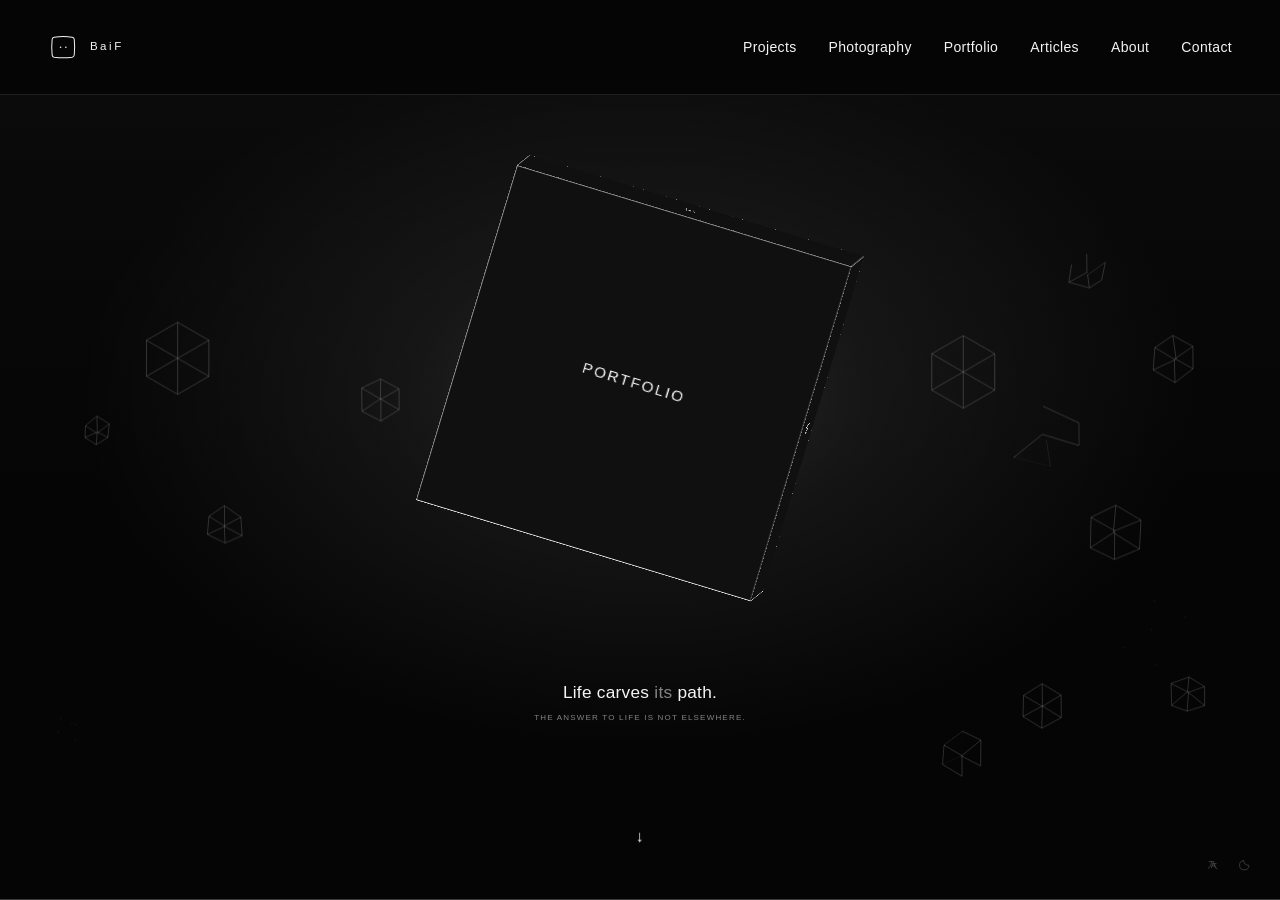
==== commit 0528bc56: "Refine focused cube to single-face diamond" ====
--- a/index.html
+++ b/index.html
@@ -170,6 +170,6 @@
     <script src="./assets/vendor/gsap.min.js"></script>
     <script src="./space-field.js?v=20260812-4"></script>
     <script src="./baifang-ip.js?v=20260814-3"></script>
-    <script src="./home-motion.js?v=20260914-1"></script>
+    <script src="./home-motion.js?v=20260916-3"></script>
   </body>
 </html>
--- a/site.css
+++ b/site.css
@@ -1,1024 +1,301 @@
-:root {
-  --site-bg: #050505;
-  --site-surface: #0a0a0a;
-  --site-surface-alt: #101010;
-  --site-panel: rgba(7, 7, 7, 0.82);
-  --site-text: #f4f4f5;
-  --site-text-soft: #a1a1aa;
-  --site-text-muted: #71717a;
-  --site-text-faint: #52525b;
-  --site-border: rgba(255, 255, 255, 0.1);
-  --site-border-strong: rgba(255, 255, 255, 0.18);
-  --site-hover: rgba(255, 255, 255, 0.05);
-  --site-selection-bg: #ffffff;
-  --site-selection-text: #000000;
-  --site-card: rgba(255, 255, 255, 0.02);
-}
-
-html[data-theme="light"] {
-  --site-bg: #f3efe7;
-  --site-surface: #f8f4ec;
-  --site-surface-alt: #efe7dc;
-  --site-panel: rgba(248, 244, 236, 0.9);
-  --site-text: #161616;
-  --site-text-soft: #53514c;
-  --site-text-muted: #77736b;
-  --site-text-faint: #a09b91;
-  --site-border: rgba(31, 29, 25, 0.13);
-  --site-border-strong: rgba(31, 29, 25, 0.3);
-  --site-hover: rgba(66, 59, 48, 0.045);
-  --site-selection-bg: #1d1c19;
-  --site-selection-text: #f9fafb;
-  --site-card: rgba(66, 59, 48, 0.025);
-}
-
-html,
-body {
-  background: var(--site-bg);
+@import url("./site-base.css");
+
+/* Shared polish layer: one fixed header, one monochrome action language. */
+:root { color-scheme: dark; }
+html[data-theme="light"] { color-scheme: light; }
+
+html { scroll-padding-top: 5.5rem; }
+
+button,
+a {
+  touch-action: manipulation;
+  -webkit-tap-highlight-color: color-mix(in srgb, var(--site-text) 14%, transparent);
+}
+
+.site-header,
+.site-header.mix-blend-difference {
+  position: fixed !important;
+  inset: 0 0 auto !important;
+  z-index: 70 !important;
+  color: var(--site-text) !important;
+  background: color-mix(in srgb, var(--site-bg) 88%, transparent);
+  border-bottom: 1px solid var(--site-border);
+  mix-blend-mode: normal !important;
+  transform: none !important;
+  opacity: 1 !important;
+  visibility: visible !important;
+  backdrop-filter: blur(14px);
+  -webkit-backdrop-filter: blur(14px);
+}
+
+.site-header .site-brand,
+.site-header a { color: var(--site-text); }
+
+/* Project detail surfaces remain paper-on-paper or ink-on-ink in both themes. */
+.project-page,
+.project-page main,
+.project-page #project-hero {
+  background-color: var(--site-bg) !important;
   color: var(--site-text);
 }
 
-body {
-  transition: background-color 0.25s ease, color 0.25s ease;
-}
-
-::selection {
-  background-color: var(--site-selection-bg);
-  color: var(--site-selection-text);
-}
-
-.site-header {
-  transition: color 0.25s ease;
-}
-
-.site-brand {
-  display: inline-flex;
-  align-items: center;
-  gap: 0.72rem;
-  color: #fff;
-  text-decoration: none;
-  transition: opacity 180ms ease;
-}
-
-.site-brand:hover,
-.site-brand:focus-visible {
-  opacity: 0.68;
-}
-
-.site-brand:focus-visible {
-  outline: 1px solid currentColor;
-  outline-offset: 0.42rem;
-}
-
-.site-brand__mark {
-  width: 1.9rem;
-  height: 1.9rem;
-  overflow: visible;
-  fill: none;
-  stroke: currentColor;
-  stroke-width: 1.45;
-  stroke-linecap: round;
-  stroke-linejoin: round;
-  vector-effect: non-scaling-stroke;
-}
-
-.site-brand__wordmark {
-  font: 500 0.72rem/1 Arial, sans-serif;
-  letter-spacing: 0.22em;
-  white-space: nowrap;
-}
-
-.baifang-ip {
-  --bf-eye-x: 0px;
-  --bf-eye-y: 0px;
-  --bf-top-x: 0px;
-  --bf-top-y: 0px;
-  --bf-right-x: 0px;
-  --bf-right-y: 0px;
-  --bf-body-x: 0px;
-  --bf-body-y: 0px;
-  --bf-observer-x: 0px;
-  --bf-observer-y: 0px;
-  position: relative;
-  display: grid;
-  place-items: center;
-  color: var(--site-text);
-  contain: layout paint;
-  isolation: isolate;
-  cursor: crosshair;
-}
-
-.baifang-ip::before {
-  content: "";
-  position: absolute;
-  inset: 14%;
-  z-index: -1;
-  background: radial-gradient(circle, color-mix(in srgb, var(--site-text) 8%, transparent), transparent 68%);
-  filter: blur(1.5rem);
-  opacity: 0.8;
-}
-
-.baifang-ip__svg {
+.project-detail { min-height: 100svh; }
+.project-back,
+.project-meta { color: var(--site-text-muted); }
+.project-back:hover,
+.project-back:focus-visible { color: var(--site-text); }
+.project-intro,
+.project-sections p { color: var(--site-text-soft); }
+.project-sections { border-color: var(--site-border); }
+.project-sections h2 { color: var(--site-text-muted); }
+
+.project-cover,
+.project-gallery figure,
+.project-video {
+  overflow: hidden;
+  border: 1px solid var(--site-border);
+  background: var(--site-card);
+}
+
+.project-cover {
+  width: min(100%, 42rem);
+  margin-inline: auto;
+}
+
+.project-cover img,
+.project-gallery img,
+.project-video video {
   display: block;
   width: 100%;
-  height: 100%;
-  overflow: visible;
-}
-
-.baifang-ip__float {
-  transform-origin: center;
-  animation: baifangFloat 5.8s ease-in-out infinite;
-}
-
-.baifang-ip__character {
-  transform: translate(var(--bf-body-x), var(--bf-body-y));
-  transform-origin: 52% 54%;
-  transition: transform 420ms cubic-bezier(0.2, 0.75, 0.25, 1);
-}
-
-.baifang-ip__face,
-.baifang-ip__limb,
-.baifang-ip__fragment,
-.baifang-ip__observer path {
-  vector-effect: non-scaling-stroke;
-  stroke: currentColor;
-  stroke-width: 2;
-  stroke-linecap: round;
-  stroke-linejoin: round;
-}
-
-.baifang-ip__face {
-  fill: var(--site-bg);
-  transition: transform 520ms cubic-bezier(0.16, 0.8, 0.24, 1), fill 240ms ease;
-}
-
-.baifang-ip__face--front {
-  transform: translate(0, 0);
-}
-
-.baifang-ip__face--echo {
-  opacity: 0.2;
-  transform: translate(1px, -0.8px);
-}
-
-.baifang-ip__limb,
-.baifang-ip__fragment,
-.baifang-ip__observer path {
-  fill: none;
-}
-
-.baifang-ip__eyes {
-  fill: currentColor;
-  transform: translate(var(--bf-eye-x), var(--bf-eye-y));
-  transition: transform 160ms ease-out;
-}
-
-.baifang-ip__fragment {
-  opacity: 0.12;
-  transition: opacity 260ms ease, transform 520ms cubic-bezier(0.16, 0.8, 0.24, 1);
-}
-
-.baifang-ip__fragment--a { transform: translate(20px, 18px); }
-.baifang-ip__fragment--b { transform: translate(-20px, 20px); }
-.baifang-ip__fragment--c { transform: translate(22px, -18px); }
-.baifang-ip__fragment--d { transform: translate(-22px, -20px); }
-
-.baifang-ip__observer {
-  opacity: 0.38;
-  transform: translate(var(--bf-observer-x), var(--bf-observer-y));
-  transform-origin: center;
-  transition: opacity 260ms ease, transform 420ms cubic-bezier(0.2, 0.75, 0.25, 1);
-}
-
-.baifang-ip.is-observing .baifang-ip__fragment,
-.baifang-ip.is-observing .baifang-ip__observer {
-  opacity: 0.82;
-}
-
-.baifang-ip.is-observing .baifang-ip__fragment {
-  transform: translate(0, 0);
-}
-
-.baifang-ip.is-observing .baifang-ip__arm--right {
-  transform-box: view-box;
-  transform-origin: 224px 144px;
-  animation: baifangWave 520ms ease-in-out infinite alternate;
-}
-
-@keyframes baifangFloat {
-  0%, 100% { transform: translateY(0) rotate(-0.35deg); }
-  50% { transform: translateY(-7px) rotate(0.35deg); }
-}
-
-@keyframes baifangWave {
-  from { transform: rotate(-18deg); }
-  to { transform: rotate(-38deg); }
-}
-
-@media (prefers-reduced-motion: reduce) {
-  .baifang-ip__float {
-    animation: none;
-  }
-
-  .baifang-ip *,
-  .baifang-ip *::before,
-  .baifang-ip *::after {
-    transition-duration: 0.01ms !important;
-  }
-}
-
-html[data-theme="light"] .site-brand {
-  color: #111;
-}
-
-html[data-theme="light"] .site-header.mix-blend-difference {
-  mix-blend-mode: normal;
-  color: var(--site-text);
-}
-
-html[data-theme="light"] .bg-black {
-  background-color: var(--site-surface) !important;
-}
-
-html[data-theme="light"] .bg-zinc-950 {
-  background-color: var(--site-surface-alt) !important;
-}
-
-html[data-theme="light"] .bg-black\/40,
-html[data-theme="light"] .bg-black\/50,
-html[data-theme="light"] .bg-black\/80,
-html[data-theme="light"] .bg-zinc-900\/50,
-html[data-theme="light"] .glass-panel {
-  background: var(--site-panel) !important;
-}
-
-html[data-theme="light"] .bg-white\/\[0\.02\] {
-  background-color: var(--site-card) !important;
-}
-
-html[data-theme="light"] .text-white,
-html[data-theme="light"] .prose-invert h1,
-html[data-theme="light"] .prose-invert h2,
-html[data-theme="light"] .prose-invert h3,
-html[data-theme="light"] .prose-invert p,
-html[data-theme="light"] .prose-invert li,
-html[data-theme="light"] .prose-invert a,
-html[data-theme="light"] .prose-invert code {
-  color: var(--site-text) !important;
-}
-
-html[data-theme="light"] .text-zinc-200,
-html[data-theme="light"] .text-zinc-300\/90,
-html[data-theme="light"] .text-zinc-400 {
-  color: var(--site-text-soft) !important;
-}
-
-html[data-theme="light"] .text-zinc-500,
-html[data-theme="light"] .text-zinc-600,
-html[data-theme="light"] .text-zinc-700,
-html[data-theme="light"] .text-zinc-800 {
-  color: var(--site-text-muted) !important;
-}
-
-html[data-theme="light"] .border-white\/10,
-html[data-theme="light"] .border-zinc-800,
-html[data-theme="light"] .border-zinc-800\/50,
-html[data-theme="light"] .border-zinc-900 {
-  border-color: var(--site-border) !important;
-}
-
-html[data-theme="light"] .hover\:border-white\/25:hover,
-html[data-theme="light"] .hover\:border-white\/30:hover,
-html[data-theme="light"] .hover\:border-zinc-400:hover {
-  border-color: var(--site-border-strong) !important;
-}
-
-html[data-theme="light"] .hover\:text-white:hover {
-  color: var(--site-text) !important;
-}
-
-html[data-theme="light"] .hover\:bg-white\/5:hover {
-  background-color: var(--site-hover) !important;
-}
-
-html[data-theme="light"] .bg-gradient-to-t.from-black,
-html[data-theme="light"] .bg-gradient-to-t.from-black.via-black\/80,
-html[data-theme="light"] .bg-gradient-to-t.from-black.via-black\/60 {
-  opacity: 0.45;
-}
-
-html[data-theme="light"] .bg-dot-pattern {
-  opacity: 0.16 !important;
-}
-
-html[data-theme="light"] .prose-invert code {
-  background: rgba(15, 23, 42, 0.06) !important;
-  border-color: rgba(15, 23, 42, 0.12) !important;
-}
-
-.portfolio-book,
-.photo-film {
-  width: min(100%, 76rem);
-  margin-inline: auto;
-}
-
-.portfolio-book__stage {
-  position: relative;
-  aspect-ratio: 1684 / 595;
-  overflow: hidden;
-  background: #111;
-  box-shadow: 0 2.2rem 5rem rgba(0, 0, 0, 0.32);
-  cursor: ew-resize;
-}
-
-.portfolio-book__pages,
-.portfolio-book__pages img {
-  position: absolute;
-  inset: 0;
-  width: 100%;
-  height: 100%;
-}
-
-.portfolio-book__pages img {
-  object-fit: contain;
-  opacity: 0;
-  transform: perspective(1800px) rotateY(3deg) scale(0.985);
-  transform-origin: left center;
-  transition: opacity 420ms ease, transform 720ms cubic-bezier(0.16, 1, 0.3, 1);
-  user-select: none;
-}
-
-.portfolio-book__pages img.is-active {
-  opacity: 1;
-  transform: perspective(1800px) rotateY(0) scale(1);
-}
-
-.portfolio-book__spine {
-  position: absolute;
-  top: 0;
-  bottom: 0;
-  left: 36.45%;
-  width: 1px;
-  background: linear-gradient(180deg, transparent, rgba(0, 0, 0, 0.28) 12%, rgba(255, 255, 255, 0.2) 50%, rgba(0, 0, 0, 0.28) 88%, transparent);
-  box-shadow: -0.6rem 0 1.5rem rgba(0, 0, 0, 0.12), 0.6rem 0 1.5rem rgba(0, 0, 0, 0.1);
-  pointer-events: none;
-}
-
-.portfolio-book__turn {
-  position: absolute;
-  z-index: 3;
-  top: 0;
-  bottom: 0;
-  width: 28%;
-  border: 0;
-  background: transparent;
-}
-
-.portfolio-book__turn--prev { left: 0; cursor: w-resize; }
-.portfolio-book__turn--next { right: 0; cursor: e-resize; }
-
-.portfolio-book__footer {
-  display: grid;
-  grid-template-columns: 1fr auto 1fr;
-  gap: 1rem;
-  align-items: center;
-  margin-top: 1rem;
+  height: auto;
+}
+
+.project-gallery:empty,
+.project-actions:empty { display: none; }
+
+.project-gallery figure { width: 100%; }
+.project-video { max-width: 56rem; margin-inline: auto; }
+.project-video video { background: #000; }
+.project-video figcaption {
+  padding: 0.8rem 1rem;
   color: var(--site-text-muted);
-  font: 500 0.58rem/1 Arial, sans-serif;
-  letter-spacing: 0.14em;
-}
-
-.portfolio-book__footer button {
-  border: 0;
-  color: inherit;
-  background: transparent;
-  text-align: left;
-}
-
-.portfolio-book__footer button:last-child { text-align: right; }
-.portfolio-book__footer button:disabled { opacity: 0.22; }
-
-.photo-film__stage {
-  position: relative;
-  display: grid;
-  place-items: center;
-  height: min(72svh, 48rem);
-  overflow: hidden;
-  background: color-mix(in srgb, var(--site-bg) 92%, var(--site-text));
-}
-
-.photo-film__stage > img {
-  width: 100%;
-  height: 100%;
-  object-fit: contain;
-  opacity: 1;
-  transform: scale(1);
-  transition: opacity 300ms ease, transform 900ms cubic-bezier(0.16, 1, 0.3, 1);
-}
-
-.photo-film__stage > img.is-changing { opacity: 0; transform: scale(0.985); }
-
-.photo-film__nav {
-  position: absolute;
-  z-index: 2;
-  top: 50%;
-  width: 2.6rem;
-  height: 2.6rem;
-  border: 1px solid color-mix(in srgb, var(--site-text) 24%, transparent);
-  border-radius: 50%;
-  color: var(--site-text);
-  background: color-mix(in srgb, var(--site-bg) 72%, transparent);
-  transform: translateY(-50%);
-}
-
-.photo-film__nav--prev { left: 1.25rem; }
-.photo-film__nav--next { right: 1.25rem; }
-.photo-film__count { position: absolute; right: 1.25rem; bottom: 1rem; color: var(--site-text-muted); font: 500 0.58rem/1 monospace; }
-
-.photo-film__strip {
-  display: grid;
-  grid-auto-flow: column;
-  grid-auto-columns: minmax(7rem, 10rem);
-  gap: 0.75rem;
-  padding-top: 0.9rem;
-  overflow-x: auto;
-}
-
-.photo-film__thumb {
-  position: relative;
-  aspect-ratio: 4 / 3;
-  overflow: hidden;
-  border: 0;
-  opacity: 0.38;
-  background: transparent;
-  transition: opacity 200ms ease, transform 260ms ease;
-}
-
-.photo-film__thumb:hover,
-.photo-film__thumb.is-active { opacity: 1; transform: translateY(-0.2rem); }
-.photo-film__thumb img { width: 100%; height: 100%; object-fit: cover; }
-.photo-film__thumb span { position: absolute; right: 0.35rem; bottom: 0.3rem; color: white; font: 500 0.52rem/1 monospace; text-shadow: 0 1px 4px black; }
-
-@media (max-width: 700px) {
-  .portfolio-book__stage { aspect-ratio: 16 / 9; }
-  .portfolio-book__footer { margin-inline: 0.25rem; }
-  .photo-film__stage { height: 58svh; }
-  .photo-film__nav { width: 2.2rem; height: 2.2rem; }
-}
-
-@media (prefers-reduced-motion: reduce) {
-  .portfolio-book__pages img,
-  .photo-film__stage > img,
-  .photo-film__thumb { transition: none; }
-}
-
-.site-controls {
-  position: fixed;
-  right: 1.15rem;
-  bottom: 1.05rem;
-  z-index: 60;
-  display: flex;
-  flex-direction: row;
-  gap: 0.1rem;
-  padding: 0.15rem;
-  border: 1px solid transparent;
-  border-radius: 999px;
-  opacity: 0.38;
-  transition: opacity 0.2s ease, border-color 0.2s ease, background-color 0.2s ease;
-}
-
-.site-controls:hover,
-.site-controls:focus-within {
-  opacity: 1;
-  border-color: var(--site-border);
-  background: color-mix(in srgb, var(--site-panel) 58%, transparent);
-}
-
-.site-control-button {
-  width: 1.8rem;
-  height: 1.8rem;
+  font-size: 0.72rem;
+  letter-spacing: 0.04em;
+}
+
+.project-actions { align-items: center; }
+.project-actions a {
   display: inline-flex;
+  min-height: 2.9rem;
   align-items: center;
   justify-content: center;
-  border: 1px solid transparent;
+  padding: 0.8rem 1.2rem;
+  border: 1px solid var(--site-border-strong);
+  border-radius: 0;
   background: transparent;
-  backdrop-filter: none;
-  -webkit-backdrop-filter: none;
-  border-radius: 999px;
-  color: var(--site-text-soft);
-  cursor: pointer;
-  box-shadow: none;
-  transition:
-    background-color 0.2s ease,
-    border-color 0.2s ease,
-    color 0.2s ease,
-    transform 0.2s ease;
-}
-
-.site-control-button:hover {
   color: var(--site-text);
-  border-color: transparent;
-  background: var(--site-hover);
-  transform: none;
-}
-
-.site-control-button[data-state="zh"],
-.site-control-button[data-state="light"] {
-  background: transparent;
-  color: var(--site-text-soft);
-  border-color: transparent;
-}
-
-.site-control-button svg {
-  width: 0.78rem;
-  height: 0.78rem;
-  fill: none;
-  stroke: currentColor;
-  stroke-width: 1.7;
-  stroke-linecap: round;
-  stroke-linejoin: round;
-}
-
-.site-control-button:focus-visible {
-  outline: 2px solid var(--site-text-soft);
-  outline-offset: 2px;
-}
-
-@media (max-width: 767px) {
-  .site-controls {
-    right: 0.8rem;
-    bottom: 0.75rem;
-    gap: 0;
-  }
-}
-
-/* Home — a quiet spatial field rather than a conventional hero image. */
-.home-page {
-  --drawing-ink: #e8ebe6;
-  --drawing-muted: rgba(232, 235, 230, 0.48);
-  --drawing-faint: rgba(232, 235, 230, 0.13);
-  --drawing-accent: #b9d8d4;
-  --drawing-signal: #d36f4b;
-  overflow-x: clip;
-}
-
-html[data-theme="light"] .home-page {
-  --drawing-ink: #171a18;
-  --drawing-muted: rgba(23, 26, 24, 0.52);
-  --drawing-faint: rgba(23, 26, 24, 0.13);
-  --drawing-accent: #285d61;
-  --drawing-signal: #b54a2d;
-}
-
-.spatial-hero {
-  position: relative;
-  height: 185svh;
-  min-height: 70rem;
-  background: var(--site-bg);
-}
-
-.spatial-hero__stage {
-  position: sticky;
-  top: 0;
-  width: 100%;
-  height: 100svh;
-  min-height: 42rem;
-  overflow: hidden;
-  isolation: isolate;
-  border-bottom: 1px solid var(--drawing-faint);
-}
-
-.spatial-hero__veil {
-  position: absolute;
-  inset: 0;
-  pointer-events: none;
-}
-
-.spatial-hero__veil {
-  z-index: -3;
-  background:
-    radial-gradient(circle at 78% 42%, color-mix(in srgb, var(--drawing-accent) 10%, transparent), transparent 27%),
-    radial-gradient(circle at 54% 76%, color-mix(in srgb, var(--drawing-signal) 5%, transparent), transparent 24%),
-    linear-gradient(112deg, color-mix(in srgb, var(--site-bg) 92%, var(--drawing-accent)) 0%, var(--site-bg) 58%, color-mix(in srgb, var(--site-bg) 96%, var(--drawing-signal)) 100%);
-}
-
-.spatial-hero__copy {
-  position: absolute;
-  z-index: 4;
-  left: 3rem;
-  bottom: 5rem;
-  width: min(48rem, 57vw);
-}
-
-.spatial-hero__title {
-  max-width: 9ch;
-  margin: 0;
-  color: var(--drawing-ink);
-  font: 500 clamp(4.2rem, 9.2vw, 9.2rem) / 0.78 Arial, sans-serif;
-  letter-spacing: -0.078em;
-  text-wrap: balance;
-  text-shadow: 0 1px 28px color-mix(in srgb, var(--site-bg) 62%, transparent);
-  will-change: transform, opacity;
-}
-
-.spatial-hero__title span {
-  color: transparent !important;
-  -webkit-text-stroke: 1px var(--drawing-muted);
-}
-
-.spatial-hero__foot {
-  display: flex;
-  align-items: end;
-  justify-content: space-between;
-  gap: 2rem;
-  margin-top: 2.25rem;
-  padding-top: 1.15rem;
-  border-top: 1px solid var(--drawing-faint);
-}
-
-.spatial-hero__subtitle {
-  max-width: 25rem;
-  margin: 0;
-  color: var(--drawing-muted);
-  font: 400 0.68rem/1.6 Arial, sans-serif;
-  letter-spacing: 0.16em;
+  font: 600 0.68rem/1 Arial, sans-serif;
+  letter-spacing: 0.12em;
   text-transform: uppercase;
-}
-
-.spatial-hero__explore {
-  display: inline-flex;
-  align-items: center;
-  gap: 0.7rem;
-  flex: 0 0 auto;
-  color: var(--drawing-ink);
-  font: 500 0.64rem/1 Arial, sans-serif;
-  letter-spacing: 0.14em;
-  text-decoration: none;
-  text-transform: uppercase;
-}
-
-.spatial-hero__explore-mark {
-  display: grid;
-  place-items: center;
-  width: 2rem;
-  height: 2rem;
-  border: 1px solid var(--drawing-muted);
-  border-radius: 50%;
-  transition: background-color 180ms ease, color 180ms ease, transform 180ms ease;
-}
-
-.spatial-hero__explore:hover .spatial-hero__explore-mark {
+  transition: transform 180ms ease, background-color 180ms ease, color 180ms ease;
+}
+
+.project-actions a[data-action="demo"] {
+  background: var(--site-text);
   color: var(--site-bg);
-  background: var(--drawing-ink);
-  transform: translateY(0.2rem);
-}
-
-.model-viewport {
-  --model-size: clamp(17rem, 31vw, 31rem);
-  position: absolute;
-  z-index: 2;
-  top: 50%;
-  right: clamp(5rem, 11vw, 12rem);
-  width: var(--model-size);
-  height: var(--model-size);
-  transform: translateY(-52%);
-  perspective: 1200px;
-  perspective-origin: 50% 42%;
-}
-
-.space-orbit {
-  position: absolute;
-  z-index: -1;
-  left: 50%;
-  top: 50%;
-  display: block;
-  border: 1px solid var(--drawing-faint);
-  border-radius: 50%;
-  transform: translate(-50%, -50%);
-  transform-origin: center;
-  will-change: transform, opacity;
-}
-
-.space-orbit::after {
-  content: "";
-  position: absolute;
-  top: 50%;
-  right: -0.22rem;
-  width: 0.42rem;
-  height: 0.42rem;
-  border-radius: 50%;
-  background: var(--drawing-accent);
-  box-shadow: 0 0 1.25rem color-mix(in srgb, var(--drawing-accent) 60%, transparent);
-}
-
-.space-orbit--01 {
-  width: 138%;
-  height: 42%;
-  transform: translate(-50%, -50%) rotate(18deg);
-}
-
-.space-orbit--02 {
-  width: 118%;
-  height: 68%;
-  transform: translate(-50%, -50%) rotate(-46deg);
-}
-
-.space-orbit--03 {
-  width: 92%;
-  height: 126%;
-  transform: translate(-50%, -50%) rotate(64deg);
-  opacity: 0.55;
-}
-
-.model-orbit,
-.spatial-model,
-.space-shell {
-  width: 100%;
-  height: 100%;
-  transform-style: preserve-3d;
-}
-
-.model-orbit,
-.spatial-model {
-  will-change: transform;
-}
-
-.spatial-model {
-  transform: rotateX(-18deg) rotateY(-32deg) rotateZ(-2deg);
-}
-
-.space-shell {
-  position: relative;
-}
-
-.space-face,
-.space-slab,
-.space-core {
-  position: absolute;
-  inset: 0;
-  display: block;
-  border: 1px solid color-mix(in srgb, var(--drawing-accent) 72%, transparent);
-  background:
-    linear-gradient(90deg, transparent 49.7%, var(--drawing-faint) 50%, transparent 50.3%),
-    linear-gradient(transparent 49.7%, var(--drawing-faint) 50%, transparent 50.3%),
-    color-mix(in srgb, var(--site-bg) 91%, transparent);
-  backface-visibility: visible;
-  transform-style: preserve-3d;
-  will-change: transform, opacity;
-}
-
-.space-face::before,
-.space-face::after {
-  content: "";
-  position: absolute;
-  background: var(--drawing-accent);
-  opacity: 0.65;
-}
-
-.space-face::before {
-  left: -4px;
-  top: -4px;
-  width: 7px;
-  height: 1px;
-}
-
-.space-face::after {
-  left: -1px;
-  top: -4px;
-  width: 1px;
-  height: 7px;
-}
-
-.space-face--front {
-  transform: translateZ(calc(var(--model-size) * 0.5));
-}
-
-.space-face--back {
-  transform: rotateY(180deg) translateZ(calc(var(--model-size) * 0.5));
-  opacity: 0.24;
-}
-
-.space-face--left {
-  transform: rotateY(-90deg) translateZ(calc(var(--model-size) * 0.5));
-  opacity: 0.58;
-}
-
-.space-face--right {
-  transform: rotateY(90deg) translateZ(calc(var(--model-size) * 0.5));
-  opacity: 0.44;
-}
-
-.space-face--top {
-  transform: rotateX(90deg) translateZ(calc(var(--model-size) * 0.5));
-  opacity: 0.34;
-}
-
-.space-face--bottom {
-  transform: rotateX(-90deg) translateZ(calc(var(--model-size) * 0.5));
-  background-color: color-mix(in srgb, var(--drawing-signal) 8%, transparent);
-}
-
-.space-slab {
-  inset: 7%;
-  background: color-mix(in srgb, var(--drawing-accent) 8%, transparent);
-}
-
-.space-slab--01 {
-  transform: rotateX(90deg) translateZ(calc(var(--model-size) * -0.24));
-}
-
-.space-slab--02 {
-  transform: rotateX(90deg) translateZ(0);
-}
-
-.space-slab--03 {
-  transform: rotateX(90deg) translateZ(calc(var(--model-size) * 0.24));
-}
-
-.space-core {
-  inset: 12% 39%;
-  background: color-mix(in srgb, var(--drawing-signal) 12%, transparent);
-  border-color: color-mix(in srgb, var(--drawing-signal) 72%, transparent);
-  transform: translateZ(calc(var(--model-size) * -0.05));
-}
-
-.home-page #work,
-.home-page #about,
-.home-page #contact {
-  position: relative;
-}
-
-.home-page #work::before,
-.home-page #about::before,
-.home-page #contact::before {
-  content: "";
-  position: absolute;
-  top: 0;
-  left: 3rem;
-  right: 3rem;
-  height: 1px;
-  background: linear-gradient(90deg, var(--drawing-accent), var(--drawing-faint) 20%, transparent 75%);
-}
-
-.home-page #featured-projects > a {
-  transform-origin: 50% 100%;
-  will-change: transform, opacity;
-}
-
-/* Cursor: the same spatial vertex system across the whole site. */
-.spatial-cursor {
-  position: fixed;
-  z-index: 9999;
-  left: 0;
-  top: 0;
-  width: 2.25rem;
-  height: 2.25rem;
-  pointer-events: none;
-  color: #fff;
-  mix-blend-mode: difference;
-  opacity: 0;
-  transform: translate3d(-50%, -50%, 0);
-  transition: opacity 140ms ease;
-  will-change: transform;
-}
-
-.spatial-cursor__corners {
-  position: absolute;
-  inset: 0;
-  display: block;
-  background:
-    linear-gradient(currentColor 0 0) left top / 0.48rem 1px no-repeat,
-    linear-gradient(currentColor 0 0) left top / 1px 0.48rem no-repeat,
-    linear-gradient(currentColor 0 0) right top / 0.48rem 1px no-repeat,
-    linear-gradient(currentColor 0 0) right top / 1px 0.48rem no-repeat,
-    linear-gradient(currentColor 0 0) left bottom / 0.48rem 1px no-repeat,
-    linear-gradient(currentColor 0 0) left bottom / 1px 0.48rem no-repeat,
-    linear-gradient(currentColor 0 0) right bottom / 0.48rem 1px no-repeat,
-    linear-gradient(currentColor 0 0) right bottom / 1px 0.48rem no-repeat;
-  transition: transform 180ms ease;
-}
-
-.spatial-cursor__dot {
-  position: absolute;
-  left: 50%;
-  top: 50%;
-  width: 0.22rem;
-  height: 0.22rem;
-  border-radius: 50%;
-  background: currentColor;
-  transform: translate(-50%, -50%);
-}
-
-.spatial-cursor__label {
-  position: absolute;
-  left: calc(100% + 0.65rem);
-  top: 50%;
-  font: 600 0.5rem/1 ui-monospace, SFMono-Regular, Menlo, monospace;
-  letter-spacing: 0.16em;
-  opacity: 0;
-  transform: translateY(-50%);
-  transition: opacity 160ms ease;
-  white-space: nowrap;
-}
-
-.spatial-cursor.is-interactive .spatial-cursor__corners {
-  transform: scale(1.35) rotate(45deg);
-}
-
-.spatial-cursor.is-face .spatial-cursor__corners {
-  transform: scale(1.65);
-}
-
-.spatial-cursor.is-interactive .spatial-cursor__label {
-  opacity: 1;
-}
-
-.custom-cursor-active,
-.custom-cursor-active a,
-.custom-cursor-active button,
-.custom-cursor-active [role="button"],
-.custom-cursor-active [data-cursor] {
-  cursor: none !important;
-}
+}
+
+.project-actions a::after {
+  content: "↗";
+  margin-left: 0.75rem;
+  font-size: 0.9rem;
+}
+
+.project-actions a[data-action="github"]::after { content: "↗"; }
+.project-actions a:hover,
+.project-actions a:focus-visible { transform: translateY(-0.14rem); }
+.project-actions a[data-action="demo"]:hover,
+.project-actions a[data-action="demo"]:focus-visible {
+  background: color-mix(in srgb, var(--site-text) 86%, var(--site-bg));
+  color: var(--site-bg);
+}
+.project-actions a[data-action="github"]:hover,
+.project-actions a[data-action="github"]:focus-visible { background: var(--site-hover); }
+
+.home-story-nav { display: none; }
 
 @media (max-width: 900px) {
-  .spatial-hero {
-    height: 155svh;
-    min-height: 58rem;
-  }
-
-  .spatial-hero__copy {
-    left: 1.5rem;
-    right: 1.5rem;
-  }
-
-  .spatial-hero__copy {
-    bottom: 4.2rem;
-    width: auto;
-  }
-
-  .spatial-hero__title {
-    font-size: clamp(3.65rem, 16vw, 6.7rem);
-  }
-
-  .model-viewport {
-    --model-size: min(62vw, 20rem);
-    top: 36%;
-    right: 8vw;
-    opacity: 0.92;
-  }
-
-  .home-page #work::before,
-  .home-page #about::before,
-  .home-page #contact::before {
-    left: 1.5rem;
-    right: 1.5rem;
+  .site-header,
+  .site-header.mix-blend-difference {
+    min-height: 4.25rem;
+    padding: calc(0.9rem + env(safe-area-inset-top)) 1rem 0.9rem !important;
+  }
+
+  .site-brand { gap: 0.5rem; }
+  .site-brand__mark { width: 1.55rem; height: 1.55rem; }
+  .site-brand__wordmark { font-size: 0.64rem; }
+
+  .home-page { overflow-x: hidden; }
+  .home-page .spatial-hero { height: 520svh !important; min-height: 0 !important; }
+  .home-page .spatial-hero__stage { min-height: 100svh; height: 100svh; }
+
+  .home-page .cube-anchor {
+    --cube-size: clamp(12.5rem, 58vw, 16rem) !important;
+    top: 31% !important;
+  }
+
+  .home-page .space-face__label {
+    font-size: clamp(0.92rem, 4vw, 1.3rem);
+    letter-spacing: 0.07em;
+  }
+
+  .home-page.story-active .space-face.is-active-face .space-face__label {
+    color: var(--space-ink) !important;
+    opacity: 1 !important;
+    letter-spacing: 0.08em !important;
+    transform: translate3d(0, 0, 3px) rotate(-45deg) scale(1) !important;
+  }
+
+  .home-page .spatial-hero__copy {
+    top: 65% !important;
+    bottom: auto !important;
+    width: calc(100vw - 2rem);
+  }
+
+  .home-page .spatial-hero__title {
+    max-width: 10ch;
+    font-size: clamp(2.9rem, 14vw, 5rem);
+    line-height: 0.82;
+  }
+
+  .home-page .spatial-hero__foot { margin-top: 1rem; }
+  .home-page .spatial-hero__explore { bottom: 4.8rem !important; }
+
+  .home-page.story-paged .spatial-story__panel,
+  .home-page .spatial-story__panel {
+    left: 1rem !important;
+    right: 1rem !important;
+    top: 49% !important;
+    width: auto !important;
+    max-height: 39svh !important;
+    overflow-x: hidden !important;
+    overflow-y: auto !important;
+    padding: 0 0 4.4rem !important;
+  }
+
+  .home-page .spatial-story__heading h2 { font-size: clamp(2rem, 10vw, 3rem); }
+  .home-page .spatial-story__intro { margin-bottom: 0.55rem; }
+  .home-page .spatial-story__row,
+  .home-page .story-paged .spatial-story__row {
+    grid-template-columns: minmax(0, 1fr) auto;
+    gap: 0.7rem;
+    padding: 0.72rem 0 !important;
+  }
+  .home-page .spatial-story__row strong { font-size: 0.98rem; line-height: 1.2; }
+  .home-page .spatial-story__row-main > span { display: none; }
+  .home-page .spatial-story__row-meta { max-width: 6.5rem; font-size: 0.5rem; }
+  .home-page .spatial-story__statement { font-size: clamp(1rem, 4.5vw, 1.35rem); }
+
+  .home-story-nav {
+    position: fixed;
+    z-index: 65;
+    left: 50%;
+    bottom: calc(0.65rem + env(safe-area-inset-bottom));
+    display: flex;
+    width: min(calc(100vw - 1.2rem), 27rem);
+    justify-content: space-between;
+    gap: 0.15rem;
+    padding: 0.26rem;
+    border: 1px solid var(--site-border);
+    border-radius: 999px;
+    background: color-mix(in srgb, var(--site-panel) 90%, transparent);
+    box-shadow: 0 0.8rem 2rem color-mix(in srgb, var(--site-bg) 45%, transparent);
+    transform: translateX(-50%);
+    backdrop-filter: blur(14px);
+    -webkit-backdrop-filter: blur(14px);
+  }
+
+  .home-story-nav button {
+    min-width: 0;
+    min-height: 2.15rem;
+    flex: 1 1 0;
+    padding: 0.45rem 0.28rem;
+    border: 1px solid transparent;
+    border-radius: 999px;
+    background: transparent;
+    color: var(--site-text-muted);
+    font: 500 0.5rem/1 Arial, sans-serif;
+    letter-spacing: 0.03em;
+    text-transform: uppercase;
+  }
+
+  .home-story-nav button:hover,
+  .home-story-nav button:focus-visible,
+  .home-story-nav button.is-active {
+    border-color: var(--site-border-strong);
+    background: var(--site-hover);
+    color: var(--site-text);
+  }
+
+  #projects-list > a {
+    grid-template-columns: 1.5rem minmax(0, 1fr) !important;
+    gap: 0.8rem !important;
+    padding: 1.25rem 0 !important;
+  }
+  #projects-list > a > span { width: auto !important; margin: 0 !important; font-size: 0.62rem; }
+  #projects-list > a h3 { margin-bottom: 0.45rem; font-size: clamp(1.35rem, 6.2vw, 2rem) !important; line-height: 1.05; text-wrap: balance; }
+  #projects-list > a p { font-size: 0.76rem; line-height: 1.5; }
+  #projects-list > a > div:last-child { grid-column: 2; width: min(100%, 20rem); }
+
+  .project-detail { padding: 4rem 1rem 5rem !important; }
+  .project-detail h1 { font-size: clamp(2.35rem, 12vw, 4rem); }
+  .project-cover { width: 100%; }
+  .project-gallery { grid-template-columns: 1fr !important; gap: 1rem !important; }
+  .project-gallery figure { max-width: 24rem; margin-inline: auto; }
+  .project-actions { flex-direction: column; align-items: stretch; }
+  .project-actions a { width: 100%; }
+
+  .about-page { overflow-x: hidden !important; overflow-y: auto !important; }
+  .about-page .about-hero {
+    display: flex !important;
+    min-height: auto !important;
+    flex-direction: column !important;
+    align-items: stretch !important;
+    gap: 1.5rem !important;
+    padding-top: 7.25rem !important;
+    padding-bottom: 3rem !important;
+  }
+  .about-page .about-hero__copy { width: 100%; }
+  .about-page .about-hero h1 { font-size: clamp(3rem, 15vw, 5rem); }
+  .about-page .about-hero__visual {
+    position: relative !important;
+    order: 2;
+    width: 100%;
+    min-height: clamp(22rem, 98vw, 30rem) !important;
+  }
+  .about-page .about-hero__room {
+    position: absolute !important;
+    inset: 0 -8% !important;
+    min-height: 100% !important;
+  }
+  .about-page .baifang-room,
+  .about-page .baifang-room__canvas {
+    display: block !important;
+    width: 100% !important;
+    height: 100% !important;
+    min-height: 22rem !important;
+    visibility: visible !important;
   }
 }
 
 @media (max-width: 560px) {
-  .spatial-hero__stage {
-    min-height: 38rem;
-  }
-
-  .spatial-hero__title {
-    max-width: 8ch;
-    font-size: clamp(3.3rem, 16.8vw, 5rem);
-    line-height: 0.82;
-  }
-
-  .spatial-hero__foot {
-    align-items: flex-start;
-    flex-direction: column;
-    gap: 1rem;
-    margin-top: 1.35rem;
-    padding-top: 0.9rem;
-  }
-
-  .spatial-hero__explore {
-    align-self: flex-end;
-  }
-
-  .model-viewport {
-    --model-size: min(59vw, 16rem);
-    top: 31%;
-    right: 14vw;
-  }
-
+  .home-page .cube-anchor { --cube-size: clamp(11.5rem, 55vw, 14rem) !important; top: 29% !important; }
+  .home-page .spatial-hero__copy { top: 62% !important; }
+  .home-page.story-paged .spatial-story__panel,
+  .home-page .spatial-story__panel { top: 46% !important; max-height: 43svh !important; }
 }
 
 @media (prefers-reduced-motion: reduce) {
-  .spatial-hero {
-    height: 100svh;
-    min-height: 40rem;
-  }
-
-  .spatial-model,
-  .model-orbit,
-  .space-face,
-  .space-slab,
-  .space-core,
-  .spatial-hero__title {
-    will-change: auto;
-  }
-}
+  .project-actions a,
+  .home-story-nav button { transition: none; }
+}
--- a/home-space.css
+++ b/home-space.css
@@ -344,7 +344,7 @@
   }
 
   .cube-anchor {
-    --cube-size: 36rem;
+    --cube-size: min(88vw, 30rem);
     left: 50%;
     top: 39%;
     transform: translate(-50%, -50%);
@@ -1189,4 +1189,4 @@
   .spatial-story__index {
     display: none !important;
   }
-}
+}
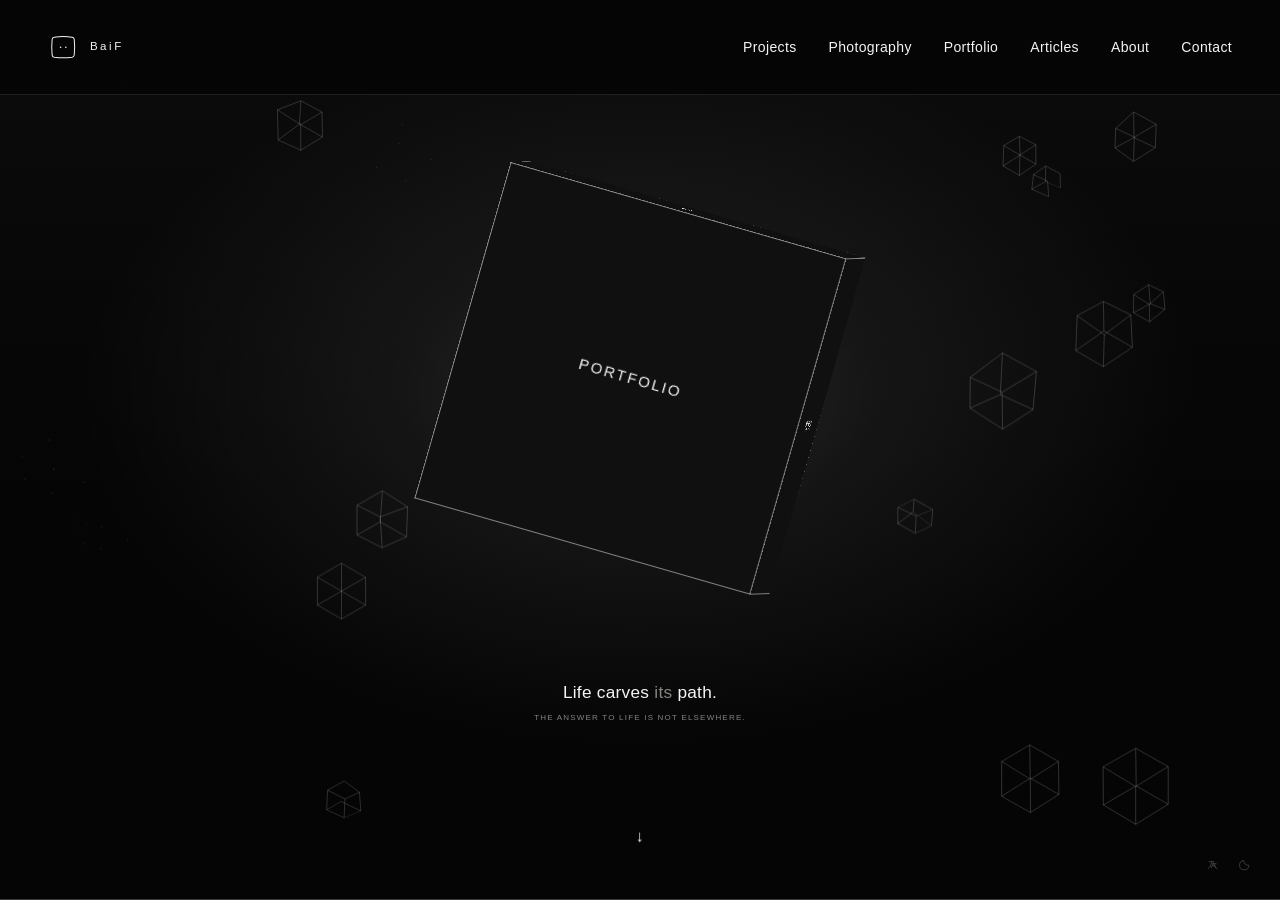
==== commit 01e1bd29: "Animate cube transitions as continuous 3D turns" ====
--- a/index.html
+++ b/index.html
@@ -170,6 +170,6 @@
     <script src="./assets/vendor/gsap.min.js"></script>
     <script src="./space-field.js?v=20260812-4"></script>
     <script src="./baifang-ip.js?v=20260814-3"></script>
-    <script src="./home-motion.js?v=20260916-3"></script>
+    <script src="./home-motion.js?v=20260916-4"></script>
   </body>
 </html>
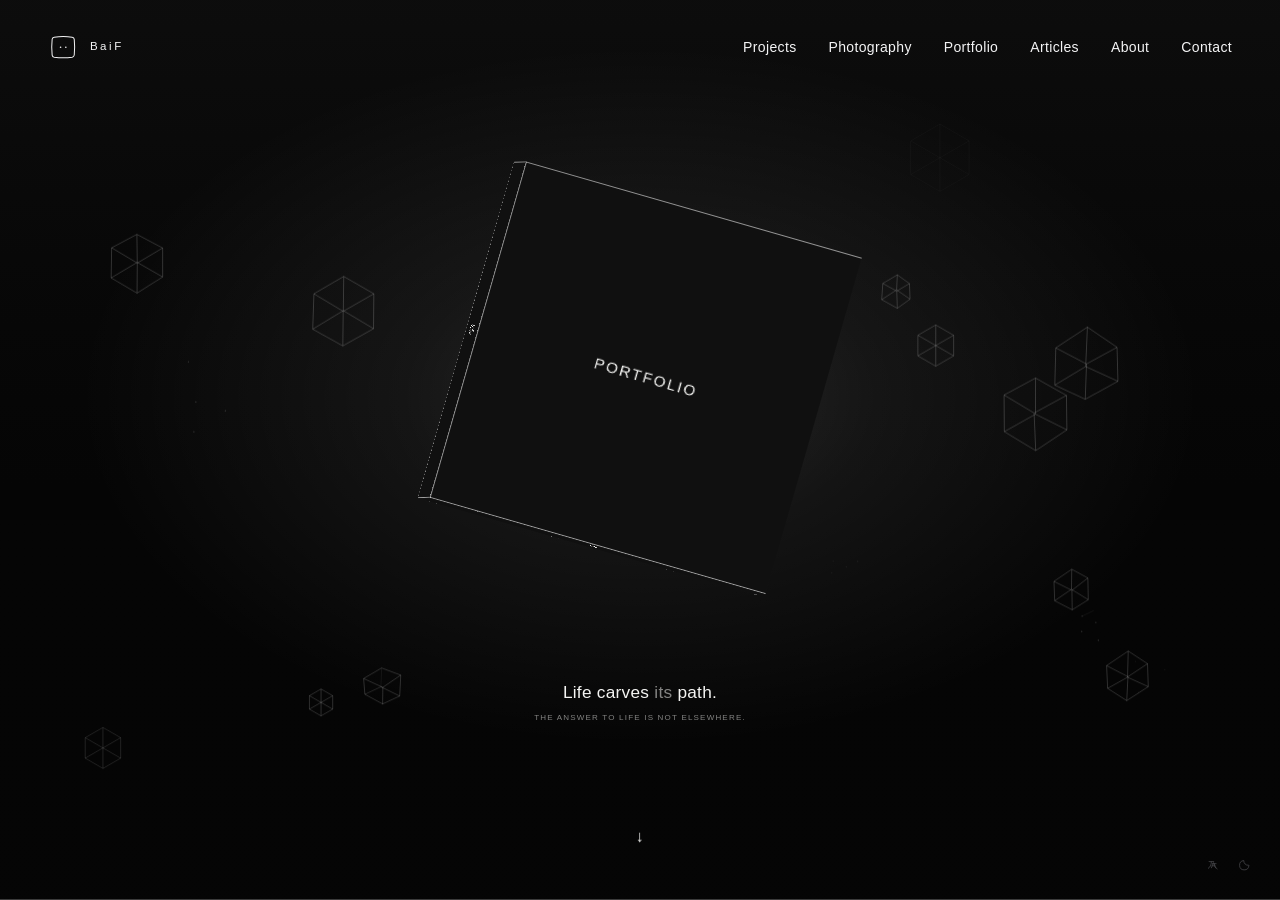
==== commit a38453ee: "Keep cube labels attached during chapter turns" ====
--- a/index.html
+++ b/index.html
@@ -19,7 +19,7 @@
     </script>
     <script src="./assets/vendor/tailwindcss.js"></script>
     <link rel="stylesheet" href="./site.css?v=20260814-3" />
-    <link rel="stylesheet" href="./home-space.css?v=20260914-1" />
+    <link rel="stylesheet" href="./home-space.css?v=20260916-2" />
     <script>
       tailwind.config = {
         theme: {
@@ -170,6 +170,6 @@
     <script src="./assets/vendor/gsap.min.js"></script>
     <script src="./space-field.js?v=20260812-4"></script>
     <script src="./baifang-ip.js?v=20260814-3"></script>
-    <script src="./home-motion.js?v=20260916-4"></script>
+    <script src="./home-motion.js?v=20260916-5"></script>
   </body>
 </html>
--- a/home-space.css
+++ b/home-space.css
@@ -9,6 +9,16 @@
   --space-face: #101010;
   --space-glow: rgba(255, 255, 255, 0.145);
   overflow-x: clip;
+}
+
+/* The homepage header is a fixed text layer, not a separate surface. */
+.home-page .site-header,
+.home-page .site-header.mix-blend-difference {
+  background: transparent !important;
+  border-bottom-color: transparent !important;
+  box-shadow: none !important;
+  backdrop-filter: none !important;
+  -webkit-backdrop-filter: none !important;
 }
 
 html[data-theme="light"] .home-page {
@@ -1189,4 +1199,4 @@
   .spatial-story__index {
     display: none !important;
   }
-}+}
